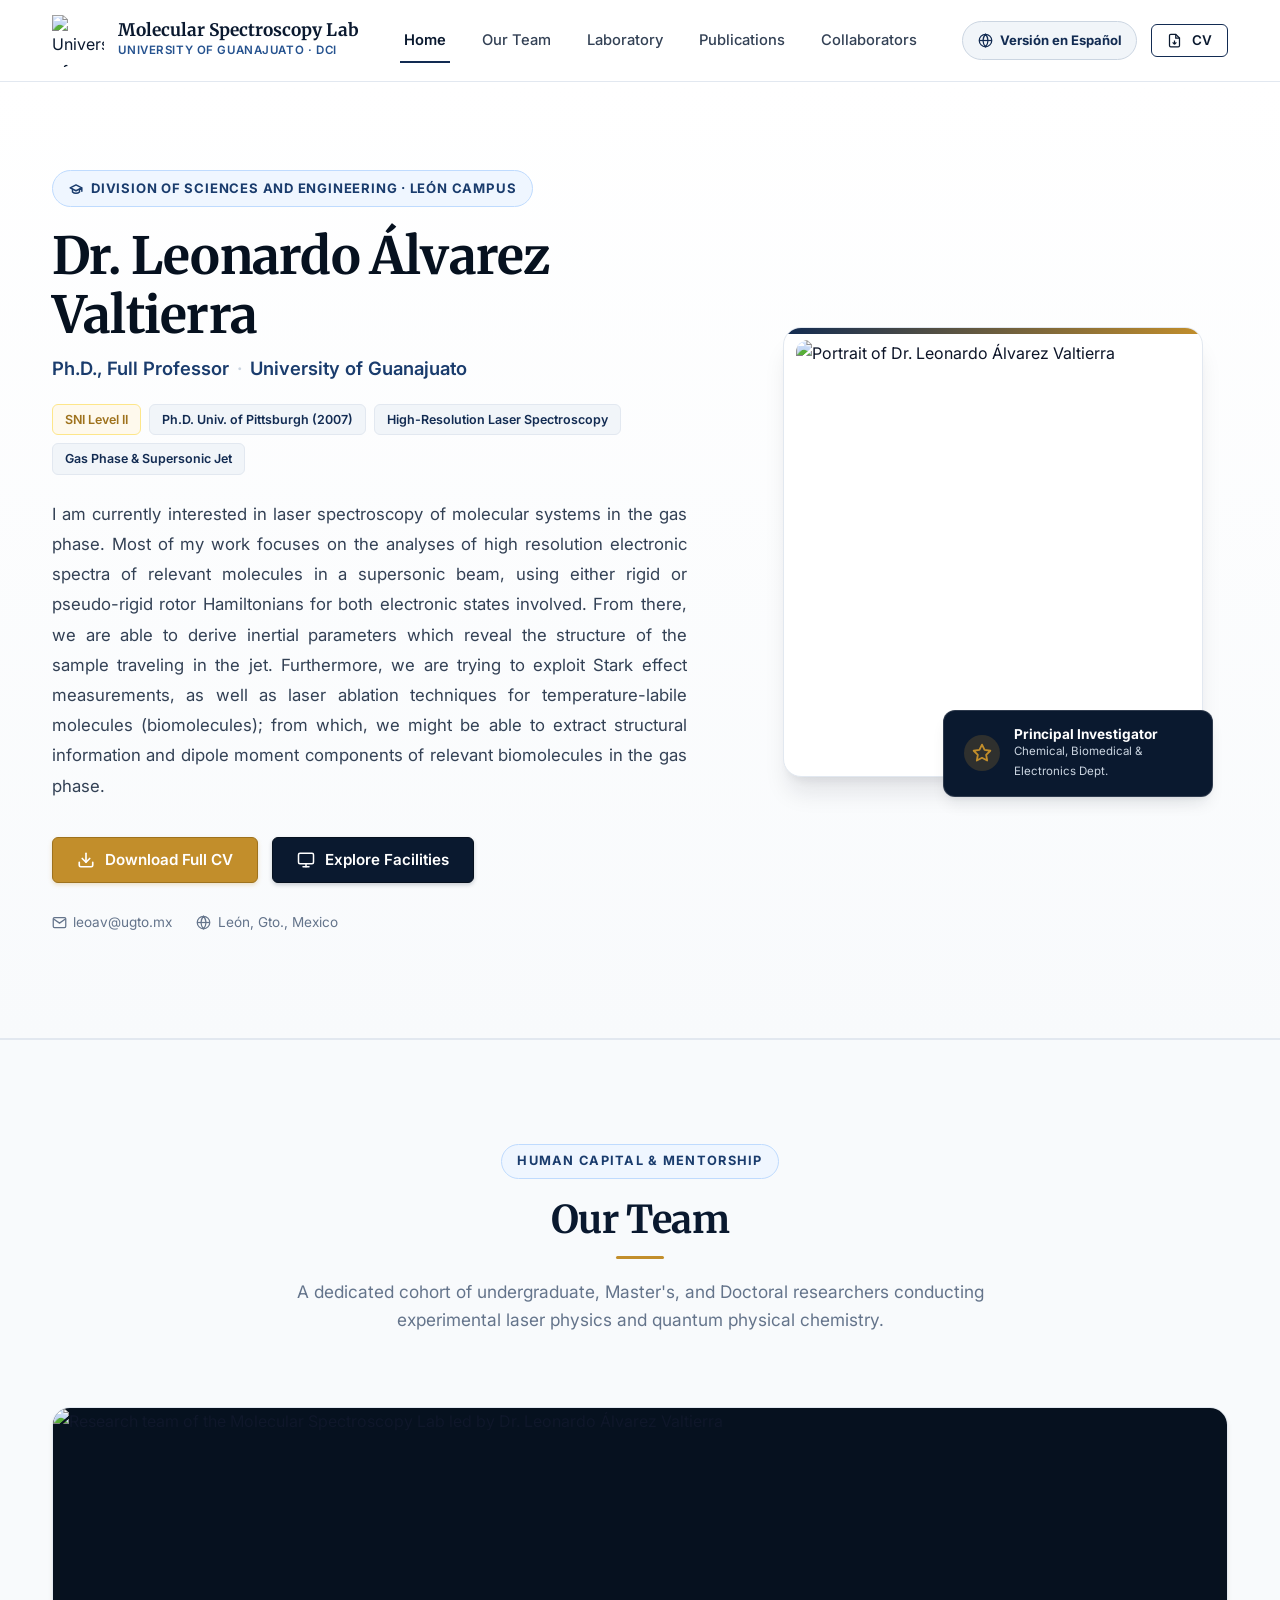
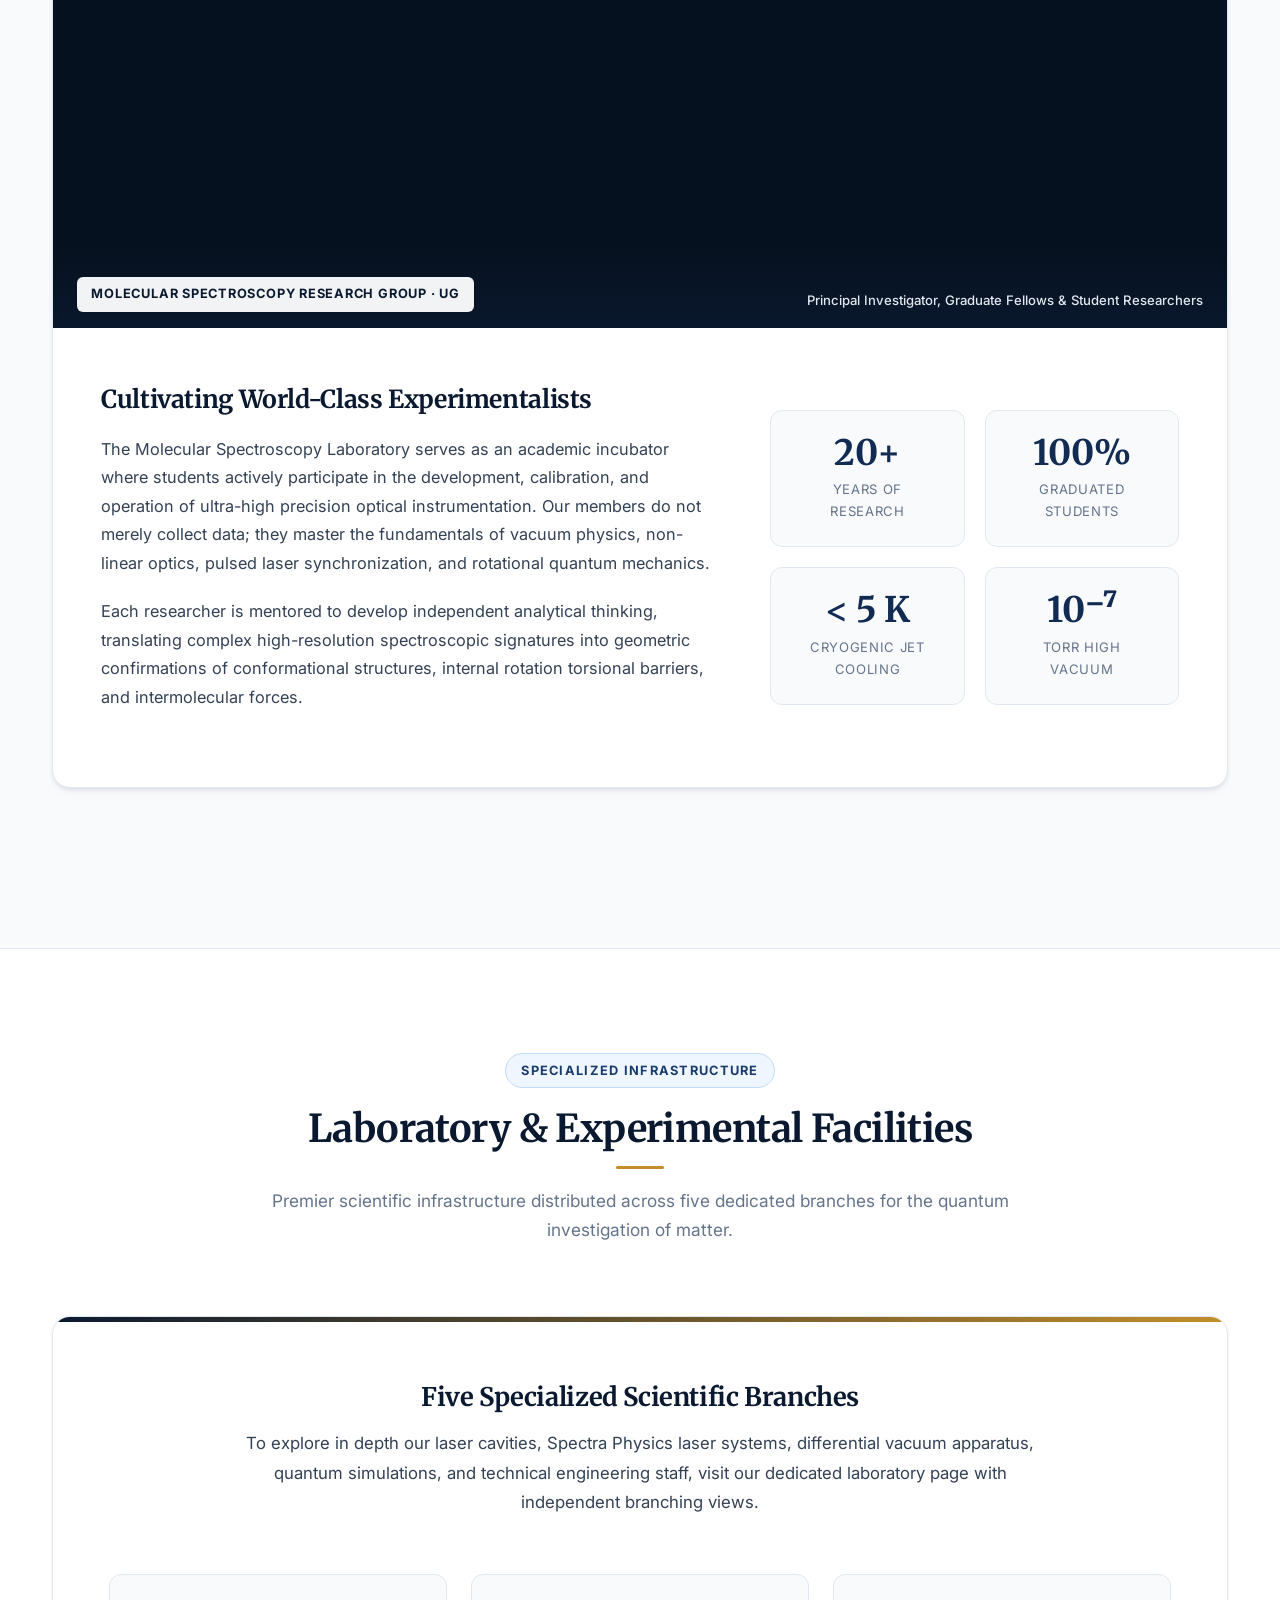
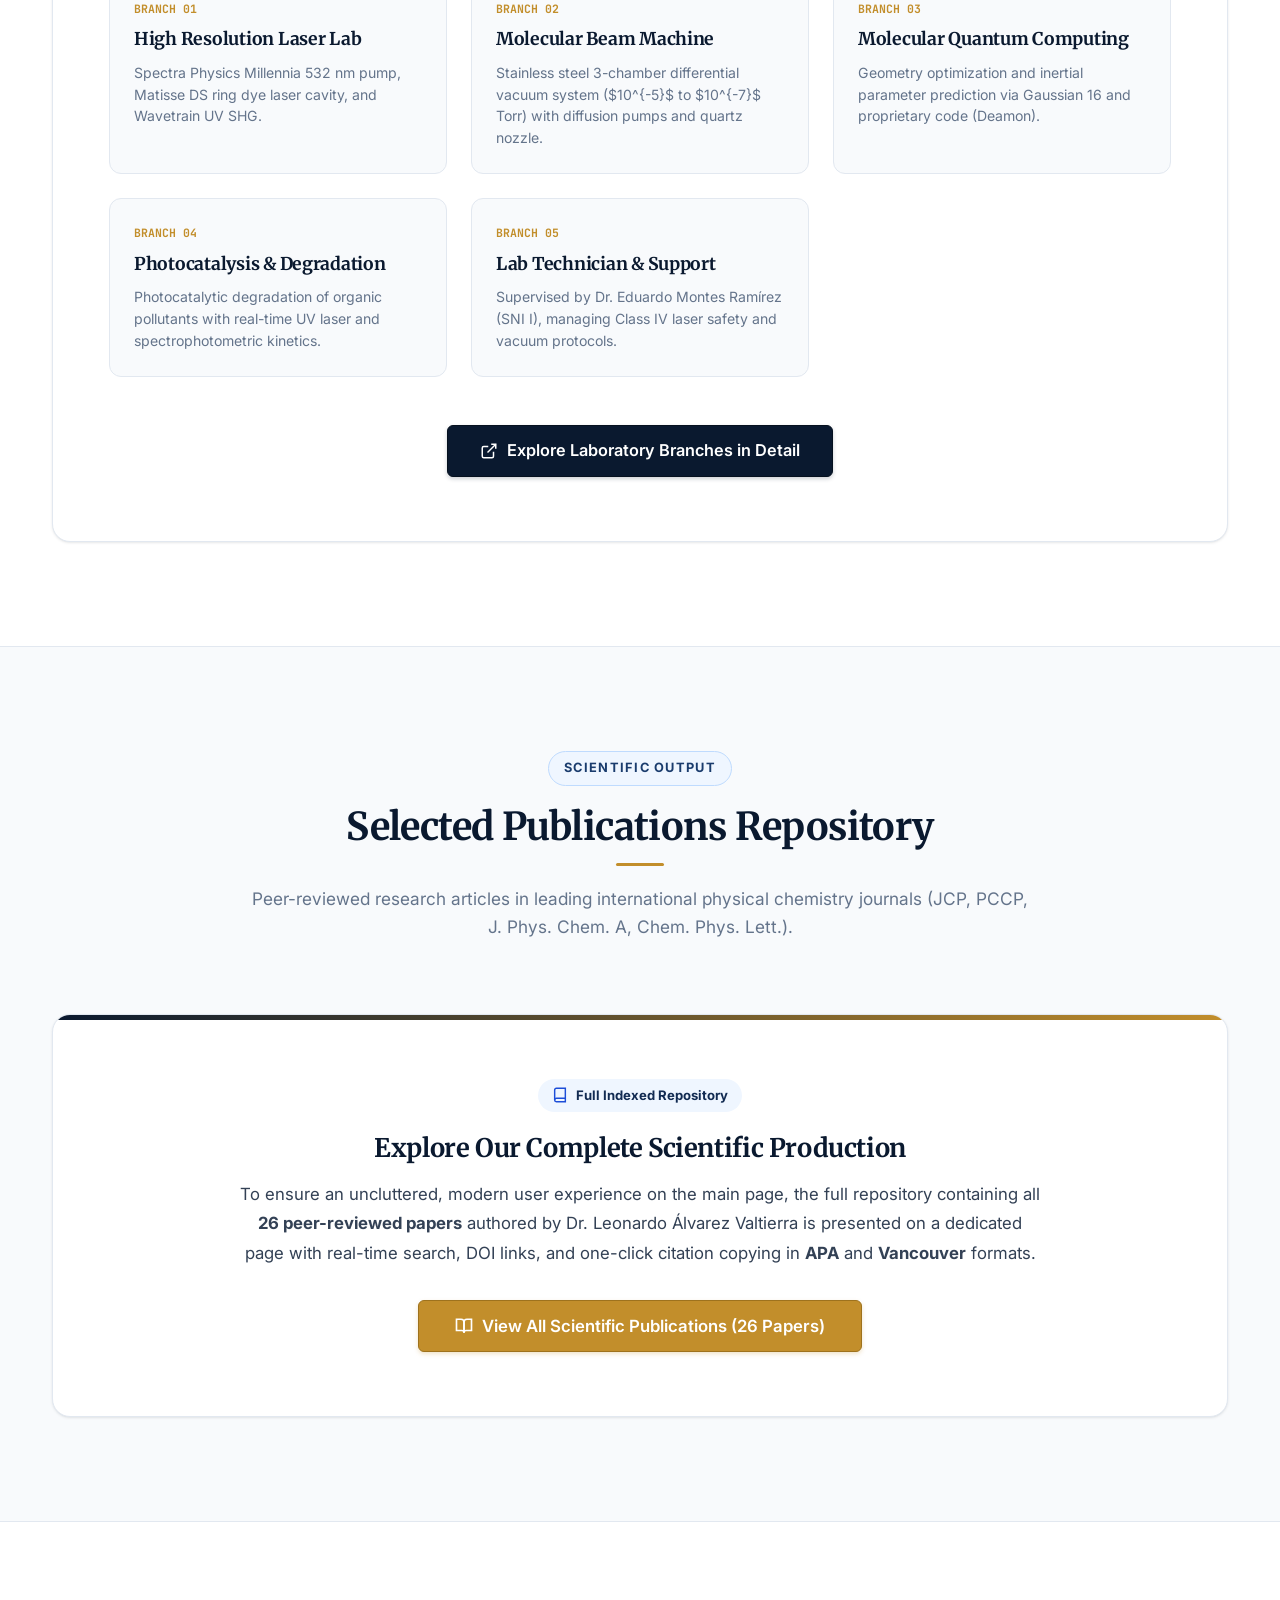
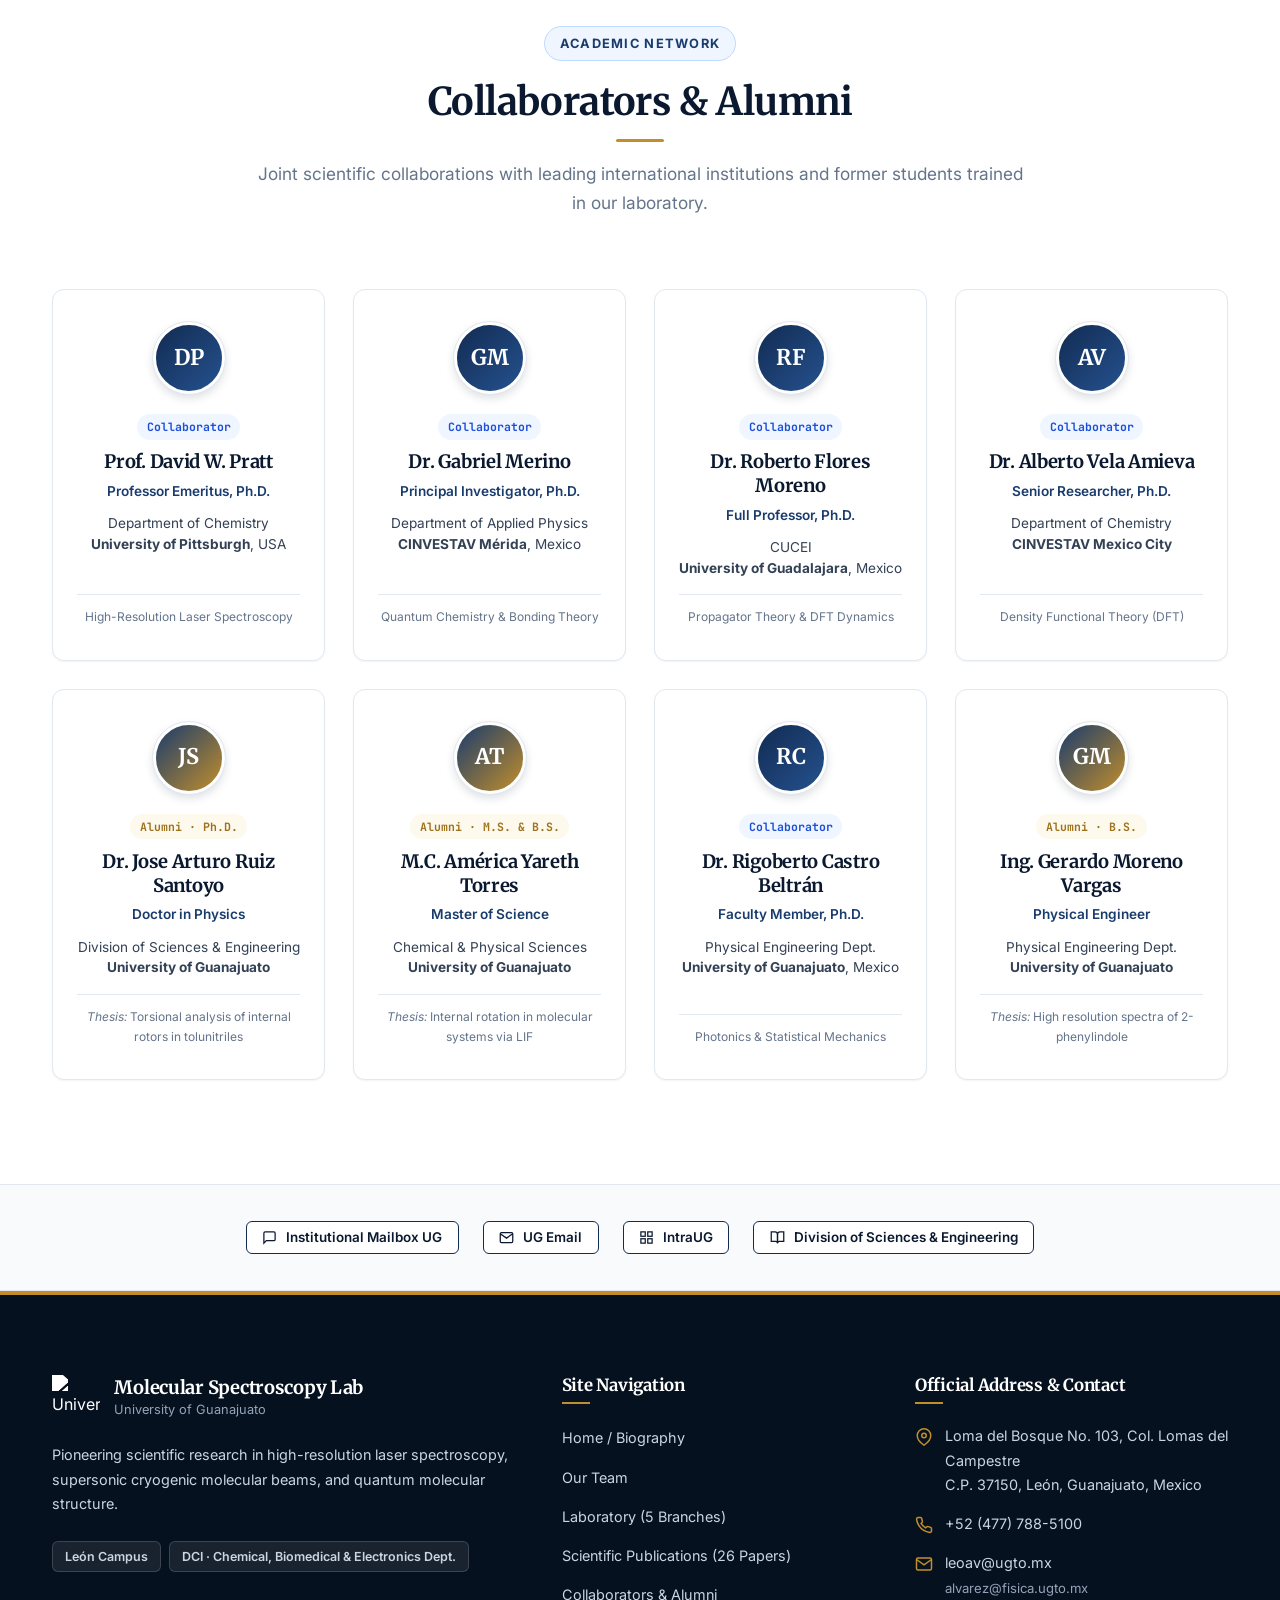
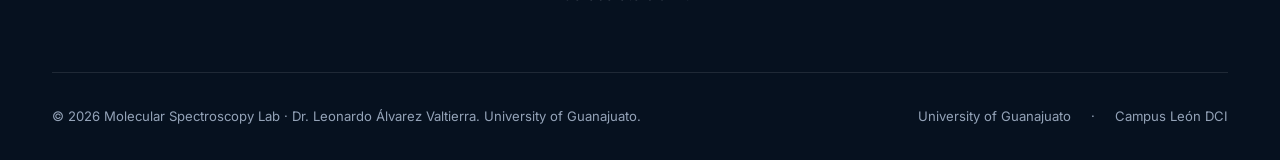
==== en/index.html @ a27ab300 "Add files via upload" ====
<!DOCTYPE html>
<html lang="en">
<head>
  <meta charset="UTF-8">
  <meta name="viewport" content="width=device-width, initial-scale=1.0">
  <meta http-equiv="X-UA-Compatible" content="IE=edge">
  
  <title>Molecular Spectroscopy Lab | Dr. Leonardo Álvarez Valtierra | University of Guanajuato</title>
  <meta name="description" content="Official website of the Molecular Spectroscopy Lab led by Dr. Leonardo Álvarez Valtierra. Division of Sciences and Engineering, University of Guanajuato.">
  <meta name="keywords" content="Molecular Spectroscopy Lab, Dr. Leonardo Alvarez Valtierra, University of Guanajuato, Laser Spectroscopy, Gas Phase, Supersonic Beam, Biomolecules">
  <meta name="author" content="Dr. Leonardo Álvarez Valtierra">

  <!-- Open Graph Meta -->
  <meta property="og:type" content="website">
  <meta property="og:title" content="Molecular Spectroscopy Lab | Dr. Leonardo Álvarez Valtierra">
  <meta property="og:description" content="Pioneering scientific research in high-resolution laser spectroscopy and gas-phase molecular quantum dynamics.">
  <meta property="og:image" content="https://dci.ugto.mx/~molspeclab/images/images/banners/foto-grupo.jpeg">

  <!-- Google Fonts -->
  <link rel="preconnect" href="https://fonts.googleapis.com">
  <link rel="preconnect" href="https://fonts.gstatic.com" crossorigin>
  <link href="https://fonts.googleapis.com/css2?family=Inter:wght@300;400;500;600;700&family=Merriweather:ital,wght@0,300;0,400;0,700;1,400&family=JetBrains+Mono:wght@400;600&display=swap" rel="stylesheet">

  <!-- Stylesheet -->
  <link rel="stylesheet" href="../css/styles.css">
</head>
<body>

  <!-- =======================================================================
       HEADER / STICKY NAVIGATION BAR
       ======================================================================= -->
  <header class="site-header" role="banner">
    <div class="container nav-container">
      
      <a href="index.html" class="brand" aria-label="Molecular Spectroscopy Lab - Home">
        <img 
          src="https://dci.ugto.mx/~molspeclab/templates/universidaddeguanajuato/images/escudo-universidad-de-guanajuato.png" 
          alt="University of Guanajuato Crest" 
          class="brand-logo"
          loading="eager"
          width="52" 
          height="52"
        >
        <div class="brand-text">
          <span class="brand-name">Molecular Spectroscopy Lab</span>
          <span class="brand-tagline">University of Guanajuato · DCI</span>
        </div>
      </a>

      <nav class="nav-menu" role="navigation" aria-label="Main menu">
        <a href="#home" class="nav-link active">Home</a>
        <a href="#team" class="nav-link">Our Team</a>
        <a href="laboratory.html" class="nav-link">Laboratory</a>
        <a href="publications.html" class="nav-link">Publications</a>
        <a href="#collaborators" class="nav-link">Collaborators</a>
      </nav>

      <div class="header-actions">
        <!-- Switch to Spanish Version -->
        <a href="../index.html" class="lang-toggle-btn" title="Cambiar a versión en español">
          <svg viewBox="0 0 24 24" fill="none" stroke="currentColor" stroke-width="2" aria-hidden="true">
            <circle cx="12" cy="12" r="10"></circle>
            <line x1="2" y1="12" x2="22" y2="12"></line>
            <path d="M12 2a15.3 15.3 0 0 1 4 10 15.3 15.3 0 0 1-4 10 15.3 15.3 0 0 1-4-10 15.3 15.3 0 0 1 4-10z"></path>
          </svg>
          <span>Versión en Español</span>
        </a>

        <a 
          href="http://www.dci.ugto.mx/~molspeclab/images/images/pdf/cv_Leo_Alvarez-10-oct-24.pdf" 
          target="_blank" 
          rel="noopener noreferrer" 
          class="btn btn-sm btn-outline"
          aria-label="Download Curriculum Vitae in PDF"
        >
          <svg viewBox="0 0 24 24" fill="none" stroke="currentColor" stroke-width="2">
            <path d="M14 2H6a2 2 0 0 0-2 2v16a2 2 0 0 0 2 2h12a2 2 0 0 0 2-2V8z"></path>
            <polyline points="14 2 14 8 20 8"></polyline>
            <line x1="12" y1="18" x2="12" y2="12"></line>
            <line x1="9" y1="15" x2="12" y2="18"></line>
            <line x1="15" y1="15" x2="12" y2="18"></line>
          </svg>
          <span>CV</span>
        </a>
      </div>

      <button 
        type="button" 
        class="mobile-toggle" 
        id="mobileMenuToggle" 
        aria-label="Toggle navigation menu" 
        aria-expanded="false" 
        aria-controls="mobileNavDrawer"
      >
        <span class="hamburger-line"></span>
        <span class="hamburger-line"></span>
        <span class="hamburger-line"></span>
      </button>

    </div>
  </header>

  <!-- Mobile Drawer -->
  <div class="drawer-overlay" id="drawerOverlay" aria-hidden="true"></div>
  <aside class="mobile-drawer" id="mobileNavDrawer" aria-label="Mobile navigation drawer">
    <div class="mobile-drawer-body">
      <ul class="mobile-nav-list">
        <li><a href="#home" class="mobile-nav-link active">Home</a></li>
        <li><a href="#team" class="mobile-nav-link">Our Team</a></li>
        <li><a href="laboratory.html" class="mobile-nav-link">Laboratory (5 Branches)</a></li>
        <li><a href="publications.html" class="mobile-nav-link">Selected Publications</a></li>
        <li><a href="#collaborators" class="mobile-nav-link">Collaborators &amp; Alumni</a></li>
        <li><a href="#contact" class="mobile-nav-link">Institutional Contact</a></li>
      </ul>
    </div>
    <div class="mobile-drawer-footer">
      <a href="../index.html" class="lang-toggle-btn" style="justify-content: center; width: 100%; padding: 0.7rem;">
        <svg viewBox="0 0 24 24" fill="none" stroke="currentColor" stroke-width="2" style="width: 16px; height: 16px;">
          <circle cx="12" cy="12" r="10"></circle>
          <line x1="2" y1="12" x2="22" y2="12"></line>
          <path d="M12 2a15.3 15.3 0 0 1 4 10 15.3 15.3 0 0 1-4 10 15.3 15.3 0 0 1-4-10 15.3 15.3 0 0 1 4-10z"></path>
        </svg>
        <span>Para versión en español clic aquí</span>
      </a>

      <a 
        href="http://www.dci.ugto.mx/~molspeclab/images/images/pdf/cv_Leo_Alvarez-10-oct-24.pdf" 
        target="_blank" 
        rel="noopener noreferrer" 
        class="btn btn-accent btn-sm"
        style="width: 100%; justify-content: center; margin-top: 0.5rem;"
      >
        <span>Download Full CV (PDF)</span>
      </a>
    </div>
  </aside>

  <!-- =======================================================================
       HERO SECTION: DR. LEONARDO ÁLVAREZ VALTIERRA
       ======================================================================= -->
  <section class="hero-section" id="home">
    <div class="container">
      <div class="hero-grid">
        
        <div class="hero-content">
          <div class="hero-institution-badge">
            <svg width="14" height="14" viewBox="0 0 24 24" fill="none" stroke="currentColor" stroke-width="2.5" stroke-linecap="round" stroke-linejoin="round" aria-hidden="true">
              <path d="M22 10v6M2 10l10-5 10 5-10 5z"></path>
              <path d="M6 12v5c3 3 9 3 12 0v-5"></path>
            </svg>
            <span>Division of Sciences and Engineering · León Campus</span>
          </div>

          <h1 class="hero-title">Dr. Leonardo Álvarez Valtierra</h1>

          <div class="hero-subtitle">
            <span>Ph.D., Full Professor</span>
            <span style="color: var(--border-medium);">·</span>
            <span>University of Guanajuato</span>
          </div>

          <div class="hero-meta-tags">
            <span class="meta-pill highlight">SNI Level II</span>
            <span class="meta-pill">Ph.D. Univ. of Pittsburgh (2007)</span>
            <span class="meta-pill">High-Resolution Laser Spectroscopy</span>
            <span class="meta-pill">Gas Phase &amp; Supersonic Jet</span>
          </div>

          <p class="hero-description">
            I am currently interested in laser spectroscopy of molecular systems in the gas phase. Most of my work focuses on the analyses of high resolution electronic spectra of relevant molecules in a supersonic beam, using either rigid or pseudo-rigid rotor Hamiltonians for both electronic states involved. From there, we are able to derive inertial parameters which reveal the structure of the sample traveling in the jet. Furthermore, we are trying to exploit Stark effect measurements, as well as laser ablation techniques for temperature-labile molecules (biomolecules); from which, we might be able to extract structural information and dipole moment components of relevant biomolecules in the gas phase.
          </p>

          <div class="hero-actions">
            <a 
              href="http://www.dci.ugto.mx/~molspeclab/images/images/pdf/cv_Leo_Alvarez-10-oct-24.pdf" 
              target="_blank" 
              rel="noopener noreferrer" 
              class="btn btn-accent"
            >
              <svg viewBox="0 0 24 24" fill="none" stroke="currentColor" stroke-width="2.2" stroke-linecap="round" stroke-linejoin="round" aria-hidden="true">
                <path d="M21 15v4a2 2 0 0 1-2 2H5a2 2 0 0 1-2-2v-4"></path>
                <polyline points="7 10 12 15 17 10"></polyline>
                <line x1="12" y1="15" x2="12" y2="3"></line>
              </svg>
              <span>Download Full CV</span>
            </a>

            <a href="laboratory.html" class="btn btn-primary">
              <svg viewBox="0 0 24 24" fill="none" stroke="currentColor" stroke-width="2" stroke-linecap="round" stroke-linejoin="round" aria-hidden="true">
                <rect x="2" y="3" width="20" height="14" rx="2" ry="2"></rect>
                <line x1="8" y1="21" x2="16" y2="21"></line>
                <line x1="12" y1="17" x2="12" y2="21"></line>
              </svg>
              <span>Explore Facilities</span>
            </a>
          </div>

          <div class="hero-subnotes">
            <div class="hero-subnote-item">
              <svg width="15" height="15" viewBox="0 0 24 24" fill="none" stroke="currentColor" stroke-width="2" aria-hidden="true">
                <path d="M4 4h16c1.1 0 2 .9 2 2v12c0 1.1-.9 2-2 2H4c-1.1 0-2-.9-2-2V6c0-1.1.9-2 2-2z"></path>
                <polyline points="22,6 12,13 2,6"></polyline>
              </svg>
              <span>leoav@ugto.mx</span>
            </div>
            <div class="hero-subnote-item">
              <svg width="15" height="15" viewBox="0 0 24 24" fill="none" stroke="currentColor" stroke-width="2" aria-hidden="true">
                <circle cx="12" cy="12" r="10"></circle>
                <line x1="2" y1="12" x2="22" y2="12"></line>
                <path d="M12 2a15.3 15.3 0 0 1 4 10 15.3 15.3 0 0 1-4 10 15.3 15.3 0 0 1-4-10 15.3 15.3 0 0 1 4-10z"></path>
              </svg>
              <span>León, Gto., Mexico</span>
            </div>
          </div>
        </div>

        <!-- Right Column: Profile Photography with Smooth Rounded Corners -->
        <div class="hero-media">
          <div class="photo-card-wrapper">
            <div class="photo-card-frame">
              <img 
                src="https://dci.ugto.mx/~molspeclab/images/images/LAV-WEB/foto_2.jpg" 
                alt="Portrait of Dr. Leonardo Álvarez Valtierra" 
                class="hero-photo"
                width="422" 
                height="393"
                loading="eager"
              >
            </div>

            <div class="photo-floating-card">
              <div class="floating-icon">
                <svg viewBox="0 0 24 24" fill="none" stroke="currentColor" stroke-width="2.2" stroke-linecap="round" stroke-linejoin="round" aria-hidden="true">
                  <polygon points="12 2 15.09 8.26 22 9.27 17 14.14 18.18 21.02 12 17.77 5.82 21.02 7 14.14 2 9.27 8.91 8.26 12 2"></polygon>
                </svg>
              </div>
              <div>
                <div class="floating-title">Principal Investigator</div>
                <div class="floating-text">Chemical, Biomedical &amp; Electronics Dept.</div>
              </div>
            </div>
          </div>
        </div>

      </div>
    </div>
  </section>

  <!-- =======================================================================
       SECTION 'OUR TEAM' (CRITICAL IMAGE POSITIONING & VISIBILITY)
       ======================================================================= -->
  <section class="section section-alt" id="team">
    <div class="container">
      
      <div class="section-header">
        <span class="section-badge">Human Capital &amp; Mentorship</span>
        <h2 class="section-title">Our Team</h2>
        <p class="section-subtitle">
          A dedicated cohort of undergraduate, Master's, and Doctoral researchers conducting experimental laser physics and quantum physical chemistry.
        </p>
      </div>

      <div class="team-section-card">
        
        <!-- Adaptive Container: object-fit: cover; object-position: center 18%; -->
        <div class="team-banner-wrapper">
          <img 
            src="https://dci.ugto.mx/~molspeclab/images/images/banners/foto-grupo.jpeg" 
            alt="Research team of the Molecular Spectroscopy Lab led by Dr. Leonardo Álvarez Valtierra" 
            class="team-photo-img"
            loading="lazy"
          >
          <div class="team-image-caption-bar">
            <span class="team-image-badge">Molecular Spectroscopy Research Group · UG</span>
            <span class="team-image-legend">Principal Investigator, Graduate Fellows &amp; Student Researchers</span>
          </div>
        </div>

        <div class="team-narrative-body">
          <div class="team-narrative-grid">
            <div class="team-narrative-text">
              <h3 style="font-family: var(--font-serif); font-size: 1.55rem; color: var(--navy-900); margin-bottom: 1.25rem;">
                Cultivating World-Class Experimentalists
              </h3>
              <p>
                The Molecular Spectroscopy Laboratory serves as an academic incubator where students actively participate in the development, calibration, and operation of ultra-high precision optical instrumentation. Our members do not merely collect data; they master the fundamentals of vacuum physics, non-linear optics, pulsed laser synchronization, and rotational quantum mechanics.
              </p>
              <p>
                Each researcher is mentored to develop independent analytical thinking, translating complex high-resolution spectroscopic signatures into geometric confirmations of conformational structures, internal rotation torsional barriers, and intermolecular forces.
              </p>
            </div>

            <div class="team-metrics-grid">
              <div class="team-metric-box">
                <div class="team-metric-num">20+</div>
                <div class="team-metric-desc">Years of Research</div>
              </div>
              <div class="team-metric-box">
                <div class="team-metric-num">100%</div>
                <div class="team-metric-desc">Graduated Students</div>
              </div>
              <div class="team-metric-box">
                <div class="team-metric-num">&lt; 5 K</div>
                <div class="team-metric-desc">Cryogenic Jet Cooling</div>
              </div>
              <div class="team-metric-box">
                <div class="team-metric-num">10⁻⁷</div>
                <div class="team-metric-desc">Torr High Vacuum</div>
              </div>
            </div>
          </div>
        </div>

      </div>

    </div>
  </section>

  <!-- =======================================================================
       LABORATORY TEASER SECTION (DIRECTS TO laboratory.html)
       ======================================================================= -->
  <section class="section" id="laboratory-teaser">
    <div class="container">
      
      <div class="section-header">
        <span class="section-badge">Specialized Infrastructure</span>
        <h2 class="section-title">Laboratory &amp; Experimental Facilities</h2>
        <p class="section-subtitle">
          Premier scientific infrastructure distributed across five dedicated branches for the quantum investigation of matter.
        </p>
      </div>

      <div class="teaser-showcase-box">
        <h3 style="font-family: var(--font-serif); font-size: 1.6rem; color: var(--navy-900); margin-bottom: 1rem;">
          Five Specialized Scientific Branches
        </h3>
        <p style="max-width: 820px; font-size: 1.05rem; color: var(--text-secondary); margin-bottom: 1rem;">
          To explore in depth our laser cavities, Spectra Physics laser systems, differential vacuum apparatus, quantum simulations, and technical engineering staff, visit our dedicated laboratory page with independent branching views.
        </p>

        <div class="teaser-grid-previews">
          <div class="teaser-card">
            <span class="teaser-card-tag">Branch 01</span>
            <h4 class="teaser-card-title">High Resolution Laser Lab</h4>
            <p class="teaser-card-desc">Spectra Physics Millennia 532 nm pump, Matisse DS ring dye laser cavity, and Wavetrain UV SHG.</p>
          </div>

          <div class="teaser-card">
            <span class="teaser-card-tag">Branch 02</span>
            <h4 class="teaser-card-title">Molecular Beam Machine</h4>
            <p class="teaser-card-desc">Stainless steel 3-chamber differential vacuum system ($10^{-5}$ to $10^{-7}$ Torr) with diffusion pumps and quartz nozzle.</p>
          </div>

          <div class="teaser-card">
            <span class="teaser-card-tag">Branch 03</span>
            <h4 class="teaser-card-title">Molecular Quantum Computing</h4>
            <p class="teaser-card-desc">Geometry optimization and inertial parameter prediction via Gaussian 16 and proprietary code (Deamon).</p>
          </div>

          <div class="teaser-card">
            <span class="teaser-card-tag">Branch 04</span>
            <h4 class="teaser-card-title">Photocatalysis &amp; Degradation</h4>
            <p class="teaser-card-desc">Photocatalytic degradation of organic pollutants with real-time UV laser and spectrophotometric kinetics.</p>
          </div>

          <div class="teaser-card">
            <span class="teaser-card-tag">Branch 05</span>
            <h4 class="teaser-card-title">Lab Technician &amp; Support</h4>
            <p class="teaser-card-desc">Supervised by Dr. Eduardo Montes Ramírez (SNI I), managing Class IV laser safety and vacuum protocols.</p>
          </div>
        </div>

        <a href="laboratory.html" class="btn btn-primary" style="padding: 1rem 2rem; font-size: 1.02rem;">
          <svg viewBox="0 0 24 24" fill="none" stroke="currentColor" stroke-width="2"><path d="M18 13v6a2 2 0 0 1-2 2H5a2 2 0 0 1-2-2V8a2 2 0 0 1 2-2h6"></path><polyline points="15 3 21 3 21 9"></polyline><line x1="10" y1="14" x2="21" y2="3"></line></svg>
          <span>Explore Laboratory Branches in Detail</span>
        </a>
      </div>

    </div>
  </section>

  <!-- =======================================================================
       PUBLICATIONS TEASER SECTION (DIRECTS TO publications.html)
       ======================================================================= -->
  <section class="section section-alt" id="publications-teaser">
    <div class="container">
      
      <div class="section-header">
        <span class="section-badge">Scientific Output</span>
        <h2 class="section-title">Selected Publications Repository</h2>
        <p class="section-subtitle">
          Peer-reviewed research articles in leading international physical chemistry journals (JCP, PCCP, J. Phys. Chem. A, Chem. Phys. Lett.).
        </p>
      </div>

      <div class="teaser-showcase-box">
        <div style="display: inline-flex; align-items: center; gap: 0.5rem; background: var(--blue-soft); padding: 0.35rem 0.9rem; border-radius: var(--radius-full); margin-bottom: 1.25rem;">
          <svg width="16" height="16" viewBox="0 0 24 24" fill="none" stroke="var(--blue-accent)" stroke-width="2.2"><path d="M4 19.5A2.5 2.5 0 0 1 6.5 17H20"></path><path d="M6.5 2H20v20H6.5A2.5 2.5 0 0 1 4 19.5v-15A2.5 2.5 0 0 1 6.5 2z"></path></svg>
          <span style="font-size: 0.82rem; font-weight: 700; color: var(--navy-800);">Full Indexed Repository</span>
        </div>

        <h3 style="font-family: var(--font-serif); font-size: 1.6rem; color: var(--navy-900); margin-bottom: 1rem;">
          Explore Our Complete Scientific Production
        </h3>

        <p style="max-width: 800px; font-size: 1.05rem; color: var(--text-secondary); margin-bottom: 2rem;">
          To ensure an uncluttered, modern user experience on the main page, the full repository containing all <strong>26 peer-reviewed papers</strong> authored by Dr. Leonardo Álvarez Valtierra is presented on a dedicated page with real-time search, DOI links, and one-click citation copying in <strong>APA</strong> and <strong>Vancouver</strong> formats.
        </p>

        <a href="publications.html" class="btn btn-accent" style="padding: 1rem 2.25rem; font-size: 1.05rem;">
          <svg viewBox="0 0 24 24" fill="none" stroke="currentColor" stroke-width="2.2"><path d="M2 3h6a4 4 0 0 1 4 4v14a3 3 0 0 0-3-3H2z"></path><path d="M22 3h-6a4 4 0 0 0-4 4v14a3 3 0 0 1 3-3h7z"></path></svg>
          <span>View All Scientific Publications (26 Papers)</span>
        </a>
      </div>

    </div>
  </section>

  <!-- =======================================================================
       SECTION 'COLLABORATORS & ALUMNI'
       ======================================================================= -->
  <section class="section" id="collaborators">
    <div class="container">
      
      <div class="section-header">
        <span class="section-badge">Academic Network</span>
        <h2 class="section-title">Collaborators &amp; Alumni</h2>
        <p class="section-subtitle">
          Joint scientific collaborations with leading international institutions and former students trained in our laboratory.
        </p>
      </div>

      <div class="collab-alumni-grid">
        
        <!-- Collaborator 1 -->
        <div class="collab-card">
          <div class="avatar-placeholder" aria-label="Abstract profile icon">
            <span>DP</span>
          </div>
          <span class="collab-badge-type">Collaborator</span>
          <h3 class="collab-name">Prof. David W. Pratt</h3>
          <div class="collab-title">Professor Emeritus, Ph.D.</div>
          <div class="collab-institution">Department of Chemistry<br><strong>University of Pittsburgh</strong>, USA</div>
          <div class="collab-focus-tag">High-Resolution Laser Spectroscopy</div>
        </div>

        <!-- Collaborator 2 -->
        <div class="collab-card">
          <div class="avatar-placeholder" aria-label="Abstract profile icon">
            <span>GM</span>
          </div>
          <span class="collab-badge-type">Collaborator</span>
          <h3 class="collab-name">Dr. Gabriel Merino</h3>
          <div class="collab-title">Principal Investigator, Ph.D.</div>
          <div class="collab-institution">Department of Applied Physics<br><strong>CINVESTAV Mérida</strong>, Mexico</div>
          <div class="collab-focus-tag">Quantum Chemistry &amp; Bonding Theory</div>
        </div>

        <!-- Collaborator 3 -->
        <div class="collab-card">
          <div class="avatar-placeholder" aria-label="Abstract profile icon">
            <span>RF</span>
          </div>
          <span class="collab-badge-type">Collaborator</span>
          <h3 class="collab-name">Dr. Roberto Flores Moreno</h3>
          <div class="collab-title">Full Professor, Ph.D.</div>
          <div class="collab-institution">CUCEI<br><strong>University of Guadalajara</strong>, Mexico</div>
          <div class="collab-focus-tag">Propagator Theory &amp; DFT Dynamics</div>
        </div>

        <!-- Collaborator 4 -->
        <div class="collab-card">
          <div class="avatar-placeholder" aria-label="Abstract profile icon">
            <span>AV</span>
          </div>
          <span class="collab-badge-type">Collaborator</span>
          <h3 class="collab-name">Dr. Alberto Vela Amieva</h3>
          <div class="collab-title">Senior Researcher, Ph.D.</div>
          <div class="collab-institution">Department of Chemistry<br><strong>CINVESTAV Mexico City</strong></div>
          <div class="collab-focus-tag">Density Functional Theory (DFT)</div>
        </div>

        <!-- Alumni 1 -->
        <div class="collab-card">
          <div class="avatar-placeholder alumni-avatar" aria-label="Abstract alumni icon">
            <span>JS</span>
          </div>
          <span class="collab-badge-type alumni-badge">Alumni · Ph.D.</span>
          <h3 class="collab-name">Dr. Jose Arturo Ruiz Santoyo</h3>
          <div class="collab-title">Doctor in Physics</div>
          <div class="collab-institution">Division of Sciences &amp; Engineering<br><strong>University of Guanajuato</strong></div>
          <div class="collab-focus-tag"><em>Thesis:</em> Torsional analysis of internal rotors in tolunitriles</div>
        </div>

        <!-- Alumni 2 -->
        <div class="collab-card">
          <div class="avatar-placeholder alumni-avatar" aria-label="Abstract alumni icon">
            <span>AT</span>
          </div>
          <span class="collab-badge-type alumni-badge">Alumni · M.S. &amp; B.S.</span>
          <h3 class="collab-name">M.C. América Yareth Torres</h3>
          <div class="collab-title">Master of Science</div>
          <div class="collab-institution">Chemical &amp; Physical Sciences<br><strong>University of Guanajuato</strong></div>
          <div class="collab-focus-tag"><em>Thesis:</em> Internal rotation in molecular systems via LIF</div>
        </div>

        <!-- Collaborator 5 -->
        <div class="collab-card">
          <div class="avatar-placeholder" aria-label="Abstract profile icon">
            <span>RC</span>
          </div>
          <span class="collab-badge-type">Collaborator</span>
          <h3 class="collab-name">Dr. Rigoberto Castro Beltrán</h3>
          <div class="collab-title">Faculty Member, Ph.D.</div>
          <div class="collab-institution">Physical Engineering Dept.<br><strong>University of Guanajuato</strong>, Mexico</div>
          <div class="collab-focus-tag">Photonics &amp; Statistical Mechanics</div>
        </div>

        <!-- Alumni 3 -->
        <div class="collab-card">
          <div class="avatar-placeholder alumni-avatar" aria-label="Abstract alumni icon">
            <span>GM</span>
          </div>
          <span class="collab-badge-type alumni-badge">Alumni · B.S.</span>
          <h3 class="collab-name">Ing. Gerardo Moreno Vargas</h3>
          <div class="collab-title">Physical Engineer</div>
          <div class="collab-institution">Physical Engineering Dept.<br><strong>University of Guanajuato</strong></div>
          <div class="collab-focus-tag"><em>Thesis:</em> High resolution spectra of 2-phenylindole</div>
        </div>

      </div>

    </div>
  </section>

  <!-- =======================================================================
       INSTITUTIONAL ACCESS PORTALS
       ======================================================================= -->
  <section class="section-alt" style="padding: 2.25rem 0;" aria-label="University Portals">
    <div class="container" style="display: flex; align-items: center; justify-content: center; flex-wrap: wrap; gap: 1.5rem;">
      <a href="http://www.buzon.ugto.mx/buzon_captura/" target="_blank" rel="noopener noreferrer" class="btn btn-sm btn-outline" style="background: #ffffff;">
        <svg viewBox="0 0 24 24" fill="none" stroke="currentColor" stroke-width="2"><path d="M21 15a2 2 0 0 1-2 2H7l-4 4V5a2 2 0 0 1 2-2h14a2 2 0 0 1 2 2z"></path></svg>
        <span>Institutional Mailbox UG</span>
      </a>
      <a href="http://correo.ugto.mx" target="_blank" rel="noopener noreferrer" class="btn btn-sm btn-outline" style="background: #ffffff;">
        <svg viewBox="0 0 24 24" fill="none" stroke="currentColor" stroke-width="2"><path d="M4 4h16c1.1 0 2 .9 2 2v12c0 1.1-.9 2-2 2H4c-1.1 0-2-.9-2-2V6c0-1.1.9-2 2-2z"></path><polyline points="22,6 12,13 2,6"></polyline></svg>
        <span>UG Email</span>
      </a>
      <a href="https://intraug.ugto.mx" target="_blank" rel="noopener noreferrer" class="btn btn-sm btn-outline" style="background: #ffffff;">
        <svg viewBox="0 0 24 24" fill="none" stroke="currentColor" stroke-width="2"><rect x="3" y="3" width="7" height="7"></rect><rect x="14" y="3" width="7" height="7"></rect><rect x="14" y="14" width="7" height="7"></rect><rect x="3" y="14" width="7" height="7"></rect></svg>
        <span>IntraUG</span>
      </a>
      <a href="http://www.dci.ugto.mx/" target="_blank" rel="noopener noreferrer" class="btn btn-sm btn-outline" style="background: #ffffff;">
        <svg viewBox="0 0 24 24" fill="none" stroke="currentColor" stroke-width="2"><path d="M2 3h6a4 4 0 0 1 4 4v14a3 3 0 0 0-3-3H2z"></path><path d="M22 3h-6a4 4 0 0 0-4 4v14a3 3 0 0 1 3-3h7z"></path></svg>
        <span>Division of Sciences &amp; Engineering</span>
      </a>
    </div>
  </section>

  <!-- =======================================================================
       FOOTER
       ======================================================================= -->
  <footer class="site-footer" id="contact" role="contentinfo">
    <div class="container">
      
      <div class="footer-grid">
        <div class="footer-brand">
          <div class="footer-logo-row">
            <img 
              src="https://dci.ugto.mx/~molspeclab/templates/universidaddeguanajuato/images/escudo-universidad-de-guanajuato.png" 
              alt="University of Guanajuato Crest" 
              class="footer-logo"
              loading="lazy"
              width="48"
              height="48"
            >
            <div>
              <h3 class="footer-title">Molecular Spectroscopy Lab</h3>
              <p style="font-size: 0.8rem; color: #94a3b8; margin: 0;">University of Guanajuato</p>
            </div>
          </div>
          <p class="footer-desc">
            Pioneering scientific research in high-resolution laser spectroscopy, supersonic cryogenic molecular beams, and quantum molecular structure.
          </p>
          <div style="display: flex; gap: 0.5rem; flex-wrap: wrap;">
            <span class="meta-pill" style="background: rgba(255,255,255,0.08); color: #cbd5e1; border: 1px solid rgba(255,255,255,0.15);">León Campus</span>
            <span class="meta-pill" style="background: rgba(255,255,255,0.08); color: #cbd5e1; border: 1px solid rgba(255,255,255,0.15);">DCI · Chemical, Biomedical &amp; Electronics Dept.</span>
          </div>
        </div>

        <div>
          <h4 class="footer-column-title">Site Navigation</h4>
          <ul class="footer-links">
            <li><a href="index.html">Home / Biography</a></li>
            <li><a href="#team">Our Team</a></li>
            <li><a href="laboratory.html">Laboratory (5 Branches)</a></li>
            <li><a href="publications.html">Scientific Publications (26 Papers)</a></li>
            <li><a href="#collaborators">Collaborators &amp; Alumni</a></li>
          </ul>
        </div>

        <div>
          <h4 class="footer-column-title">Official Address &amp; Contact</h4>
          <ul class="footer-contact-list">
            <li class="footer-contact-item">
              <svg viewBox="0 0 24 24" fill="none" stroke="currentColor" stroke-width="2"><path d="M21 10c0 7-9 13-9 13s-9-6-9-13a9 9 0 0 1 18 0z"></path><circle cx="12" cy="10" r="3"></circle></svg>
              <span>
                Loma del Bosque No. 103, Col. Lomas del Campestre<br>
                C.P. 37150, León, Guanajuato, Mexico
              </span>
            </li>
            <li class="footer-contact-item">
              <svg viewBox="0 0 24 24" fill="none" stroke="currentColor" stroke-width="2"><path d="M22 16.92v3a2 2 0 0 1-2.18 2 19.79 19.79 0 0 1-8.63-3.07 19.5 19.5 0 0 1-6-6 19.79 19.79 0 0 1-3.07-8.67A2 2 0 0 1 4.11 2h3a2 2 0 0 1 2 1.72 12.84 12.84 0 0 0 .7 2.81 2 2 0 0 1-.45 2.11L8.09 9.91a16 16 0 0 0 6 6l1.27-1.27a2 2 0 0 1 2.11-.45 12.84 12.84 0 0 0 2.81.7A2 2 0 0 1 22 16.92z"></path></svg>
              <span>+52 (477) 788-5100</span>
            </li>
            <li class="footer-contact-item">
              <svg viewBox="0 0 24 24" fill="none" stroke="currentColor" stroke-width="2"><path d="M4 4h16c1.1 0 2 .9 2 2v12c0 1.1-.9 2-2 2H4c-1.1 0-2-.9-2-2V6c0-1.1.9-2 2-2z"></path><polyline points="22,6 12,13 2,6"></polyline></svg>
              <div>
                <a href="mailto:leoav@ugto.mx">leoav@ugto.mx</a><br>
                <a href="mailto:alvarez@fisica.ugto.mx" style="font-size: 0.82rem; color: #94a3b8;">alvarez@fisica.ugto.mx</a>
              </div>
            </li>
          </ul>
        </div>
      </div>

      <div class="footer-bottom">
        <div>
          &copy; 2026 Molecular Spectroscopy Lab · Dr. Leonardo Álvarez Valtierra. University of Guanajuato.
        </div>
        <div class="footer-bottom-links">
          <a href="http://www.ugto.mx" target="_blank" rel="noopener noreferrer">University of Guanajuato</a>
          <span>·</span>
          <a href="http://www.dci.ugto.mx" target="_blank" rel="noopener noreferrer">Campus León DCI</a>
        </div>
      </div>

    </div>
  </footer>

  <a href="#home" class="back-to-top" id="backToTop" aria-label="Back to top">
    <svg viewBox="0 0 24 24" fill="none" stroke="currentColor" stroke-width="2.5"><polyline points="18 15 12 9 6 15"></polyline></svg>
  </a>

  <script src="../js/main.js"></script>

</body>
</html>
---- css/styles.css ----
/* ==========================================================================
   MOLECULAR SPECTROSCOPY LABORATORY - OFFICIAL STYLESHEET
   Principal Investigator: Dr. Leonardo Álvarez Valtierra
   Institution: Universidad de Guanajuato (DCI - Campus León)
   Design System: Clean UI, Institutional Academic Prestige, Mobile-First
   ========================================================================== */

/* --------------------------------------------------------------------------
   1. Design Tokens & CSS Custom Properties
   -------------------------------------------------------------------------- */
:root {
  /* Institutional Color Palette */
  --navy-950: #06111f;
  --navy-900: #0a192f;
  --navy-850: #0e2343;
  --navy-800: #122b52;
  --navy-700: #1a3c6d;
  --navy-600: #25528f;
  
  /* Academic Highlights & Accents */
  --blue-accent: #1d4ed8;
  --blue-accent-hover: #1e40af;
  --blue-soft: #eff6ff;
  --blue-border: #bfdbfe;
  
  --gold-accent: #c28e2b;
  --gold-hover: #9e721d;
  --gold-soft: #fef9ed;
  --gold-border: #fde68a;

  /* Neutrals & Surfaces */
  --bg-primary: #ffffff;
  --bg-secondary: #f8fafc;
  --bg-tertiary: #f1f5f9;
  --border-light: #e2e8f0;
  --border-medium: #cbd5e1;
  --border-dark: rgba(255, 255, 255, 0.12);

  /* High Contrast Typography */
  --text-primary: #0f172a;       /* Slate 900 for AAA readability */
  --text-secondary: #334155;     /* Slate 700 */
  --text-muted: #64748b;         /* Slate 500 */
  --text-inverse: #ffffff;
  --text-inverse-muted: #cbd5e1; /* Slate 300 */

  /* Typography Families */
  --font-serif: 'Merriweather', 'Lora', Georgia, 'Times New Roman', serif;
  --font-sans: 'Inter', 'Roboto', -apple-system, BlinkMacSystemFont, 'Segoe UI', sans-serif;
  --font-mono: 'JetBrains Mono', 'Fira Code', 'Courier New', monospace;

  /* Elevation Shadows */
  --shadow-xs: 0 1px 2px 0 rgba(15, 23, 42, 0.05);
  --shadow-sm: 0 1px 3px 0 rgba(15, 23, 42, 0.08), 0 1px 2px -1px rgba(15, 23, 42, 0.08);
  --shadow-md: 0 4px 6px -1px rgba(15, 23, 42, 0.08), 0 2px 4px -2px rgba(15, 23, 42, 0.08);
  --shadow-lg: 0 10px 15px -3px rgba(15, 23, 42, 0.08), 0 4px 6px -4px rgba(15, 23, 42, 0.08);
  --shadow-xl: 0 20px 25px -5px rgba(15, 23, 42, 0.1), 0 8px 10px -6px rgba(15, 23, 42, 0.08);

  /* Layout Spacing */
  --max-width: 1240px;
  --header-height: 82px;
  --radius-sm: 6px;
  --radius-md: 12px;
  --radius-lg: 18px;
  --radius-full: 9999px;

  /* Animation */
  --transition-fast: 160ms cubic-bezier(0.4, 0, 0.2, 1);
  --transition-base: 250ms cubic-bezier(0.4, 0, 0.2, 1);
  --transition-smooth: 350ms cubic-bezier(0.16, 1, 0.3, 1);
}

/* --------------------------------------------------------------------------
   2. Reset & Global Setup
   -------------------------------------------------------------------------- */
*, *::before, *::after {
  box-sizing: border-box;
  margin: 0;
  padding: 0;
}

html {
  font-size: 16px;
  scroll-behavior: smooth;
  scroll-padding-top: calc(var(--header-height) + 20px);
  -webkit-text-size-adjust: 100%;
}

body {
  font-family: var(--font-sans);
  color: var(--text-primary);
  background-color: var(--bg-primary);
  line-height: 1.7;
  font-weight: 400;
  text-rendering: optimizeLegibility;
  -webkit-font-smoothing: antialiased;
  -moz-osx-font-smoothing: grayscale;
  overflow-x: hidden;
}

img, picture, svg {
  display: block;
  max-width: 100%;
  height: auto;
}

input, button, textarea, select {
  font: inherit;
}

button {
  cursor: pointer;
  border: none;
  background: none;
}

a {
  color: var(--blue-accent);
  text-decoration: none;
  transition: color var(--transition-fast);
}

a:hover {
  color: var(--blue-accent-hover);
}

:focus-visible {
  outline: 2px solid var(--blue-accent);
  outline-offset: 3px;
}

/* --------------------------------------------------------------------------
   3. Typography & Headings
   -------------------------------------------------------------------------- */
h1, h2, h3, h4, h5, h6 {
  font-family: var(--font-serif);
  color: var(--navy-900);
  line-height: 1.25;
  font-weight: 700;
  letter-spacing: -0.015em;
}

h1 {
  font-size: clamp(2rem, 4vw + 1rem, 3.2rem);
}

h2 {
  font-size: clamp(1.75rem, 3vw + 0.6rem, 2.4rem);
}

h3 {
  font-size: clamp(1.3rem, 2vw + 0.4rem, 1.75rem);
}

h4 {
  font-size: 1.15rem;
}

p {
  color: var(--text-secondary);
  margin-bottom: 1.15rem;
  line-height: 1.75;
}

p:last-child {
  margin-bottom: 0;
}

.mono {
  font-family: var(--font-mono);
}

/* --------------------------------------------------------------------------
   4. Containers, Padding & Whitespace
   -------------------------------------------------------------------------- */
.container {
  width: 100%;
  max-width: var(--max-width);
  margin-left: auto;
  margin-right: auto;
  padding-left: 1.5rem;
  padding-right: 1.5rem;
}

@media (min-width: 768px) {
  .container {
    padding-left: 2rem;
    padding-right: 2rem;
  }
}

.section {
  padding-top: 5rem;
  padding-bottom: 5rem;
  position: relative;
}

@media (min-width: 992px) {
  .section {
    padding-top: 6.5rem;
    padding-bottom: 6.5rem;
  }
}

.section-alt {
  background-color: var(--bg-secondary);
  border-top: 1px solid var(--border-light);
  border-bottom: 1px solid var(--border-light);
}

.section-header {
  text-align: center;
  max-width: 780px;
  margin: 0 auto 3.5rem auto;
}

@media (min-width: 992px) {
  .section-header {
    margin-bottom: 4.5rem;
  }
}

.section-badge {
  display: inline-flex;
  align-items: center;
  gap: 0.5rem;
  font-family: var(--font-sans);
  font-size: 0.8rem;
  font-weight: 700;
  text-transform: uppercase;
  letter-spacing: 0.1em;
  color: var(--navy-700);
  background-color: var(--blue-soft);
  padding: 0.35rem 0.95rem;
  border-radius: var(--radius-full);
  margin-bottom: 1rem;
  border: 1px solid var(--blue-border);
}

.section-title {
  margin-bottom: 1.15rem;
  position: relative;
}

.section-title::after {
  content: '';
  display: block;
  width: 48px;
  height: 3px;
  background: var(--gold-accent);
  margin: 0.85rem auto 0 auto;
  border-radius: 2px;
}

.section-subtitle {
  font-size: 1.08rem;
  color: var(--text-muted);
  line-height: 1.65;
}

/* --------------------------------------------------------------------------
   5. Sticky Navigation Header & Language Switcher
   -------------------------------------------------------------------------- */
.site-header {
  position: sticky;
  top: 0;
  left: 0;
  width: 100%;
  height: var(--header-height);
  background-color: rgba(255, 255, 255, 0.97);
  backdrop-filter: blur(12px);
  -webkit-backdrop-filter: blur(12px);
  border-bottom: 1px solid var(--border-light);
  z-index: 1000;
  transition: box-shadow var(--transition-base), background-color var(--transition-base);
}

.site-header.scrolled {
  box-shadow: var(--shadow-sm);
  background-color: rgba(255, 255, 255, 0.99);
}

.nav-container {
  display: flex;
  align-items: center;
  justify-content: space-between;
  height: 100%;
}

.brand {
  display: flex;
  align-items: center;
  gap: 0.9rem;
  text-decoration: none;
  color: var(--navy-900);
}

.brand-logo {
  height: 52px;
  width: auto;
  object-fit: contain;
}

.brand-text {
  display: flex;
  flex-direction: column;
}

.brand-name {
  font-family: var(--font-serif);
  font-size: 1.08rem;
  font-weight: 700;
  color: var(--navy-900);
  line-height: 1.2;
}

.brand-tagline {
  font-size: 0.72rem;
  font-weight: 600;
  text-transform: uppercase;
  letter-spacing: 0.05em;
  color: var(--navy-600);
}

/* Desktop Menu */
.nav-menu {
  display: none;
}

@media (min-width: 992px) {
  .nav-menu {
    display: flex;
    align-items: center;
    gap: 1.75rem;
    list-style: none;
  }

  .nav-link {
    font-size: 0.92rem;
    font-weight: 500;
    color: var(--text-secondary);
    padding: 0.5rem 0.25rem;
    position: relative;
    transition: color var(--transition-fast);
  }

  .nav-link::after {
    content: '';
    position: absolute;
    bottom: -2px;
    left: 0;
    width: 0;
    height: 2px;
    background-color: var(--navy-800);
    transition: width var(--transition-base);
  }

  .nav-link:hover,
  .nav-link.active {
    color: var(--navy-900);
  }

  .nav-link:hover::after,
  .nav-link.active::after {
    width: 100%;
  }

  .nav-link.active {
    font-weight: 600;
  }
}

.header-actions {
  display: none;
}

@media (min-width: 992px) {
  .header-actions {
    display: flex;
    align-items: center;
    gap: 0.85rem;
  }
}

/* Language Switcher Button (Bilingual Support) */
.lang-toggle-btn {
  display: inline-flex;
  align-items: center;
  gap: 0.45rem;
  font-size: 0.82rem;
  font-weight: 700;
  padding: 0.45rem 0.9rem;
  border-radius: var(--radius-full);
  background-color: var(--bg-tertiary);
  color: var(--navy-800);
  border: 1px solid var(--border-medium);
  transition: all var(--transition-fast);
}

.lang-toggle-btn:hover {
  background-color: var(--navy-900);
  color: #ffffff;
  border-color: var(--navy-900);
  transform: translateY(-1px);
}

.lang-toggle-btn svg {
  width: 15px;
  height: 15px;
}

/* Hamburger Toggle Button */
.mobile-toggle {
  display: flex;
  flex-direction: column;
  justify-content: center;
  align-items: center;
  width: 44px;
  height: 44px;
  border-radius: var(--radius-sm);
  background-color: transparent;
  border: 1px solid var(--border-light);
  color: var(--navy-900);
  gap: 5px;
  z-index: 1100;
}

.mobile-toggle:hover {
  background-color: var(--bg-tertiary);
}

.hamburger-line {
  width: 22px;
  height: 2px;
  background-color: var(--navy-900);
  border-radius: 2px;
  transition: transform var(--transition-base), opacity var(--transition-base);
}

.mobile-toggle[aria-expanded="true"] .hamburger-line:nth-child(1) {
  transform: translateY(7px) rotate(45deg);
}

.mobile-toggle[aria-expanded="true"] .hamburger-line:nth-child(2) {
  opacity: 0;
}

.mobile-toggle[aria-expanded="true"] .hamburger-line:nth-child(3) {
  transform: translateY(-7px) rotate(-45deg);
}

@media (min-width: 992px) {
  .mobile-toggle {
    display: none;
  }
}

/* Mobile Drawer Overlay */
.mobile-drawer {
  position: fixed;
  top: var(--header-height);
  right: -100%;
  width: 100%;
  max-width: 360px;
  height: calc(100vh - var(--header-height));
  background-color: var(--bg-primary);
  border-left: 1px solid var(--border-light);
  box-shadow: var(--shadow-xl);
  padding: 2rem 1.5rem;
  display: flex;
  flex-direction: column;
  justify-content: space-between;
  transition: right var(--transition-smooth);
  z-index: 999;
  overflow-y: auto;
}

.mobile-drawer.open {
  right: 0;
}

.drawer-overlay {
  position: fixed;
  top: var(--header-height);
  left: 0;
  width: 100%;
  height: calc(100vh - var(--header-height));
  background-color: rgba(10, 25, 47, 0.45);
  backdrop-filter: blur(4px);
  -webkit-backdrop-filter: blur(4px);
  opacity: 0;
  visibility: hidden;
  transition: opacity var(--transition-base), visibility var(--transition-base);
  z-index: 998;
}

.drawer-overlay.active {
  opacity: 1;
  visibility: visible;
}

.mobile-nav-list {
  list-style: none;
  display: flex;
  flex-direction: column;
  gap: 0.5rem;
}

.mobile-nav-link {
  display: flex;
  align-items: center;
  justify-content: space-between;
  padding: 0.9rem 1rem;
  font-size: 1.05rem;
  font-weight: 600;
  color: var(--navy-900);
  border-radius: var(--radius-md);
  transition: background-color var(--transition-fast), color var(--transition-fast);
}

.mobile-nav-link:hover,
.mobile-nav-link.active {
  background-color: var(--blue-soft);
  color: var(--blue-accent);
}

.mobile-drawer-footer {
  padding-top: 1.5rem;
  border-top: 1px solid var(--border-light);
  display: flex;
  flex-direction: column;
  gap: 1rem;
}

/* --------------------------------------------------------------------------
   6. Buttons & Interactive Styling
   -------------------------------------------------------------------------- */
.btn {
  display: inline-flex;
  align-items: center;
  justify-content: center;
  gap: 0.6rem;
  font-family: var(--font-sans);
  font-size: 0.95rem;
  font-weight: 600;
  padding: 0.8rem 1.5rem;
  border-radius: var(--radius-sm);
  transition: all var(--transition-fast);
  text-decoration: none;
  white-space: nowrap;
  line-height: 1;
}

.btn svg {
  width: 18px;
  height: 18px;
  flex-shrink: 0;
}

.btn-primary {
  background-color: var(--navy-900);
  color: #ffffff;
  border: 1px solid var(--navy-950);
  box-shadow: 0 2px 4px rgba(10, 25, 47, 0.2);
}

.btn-primary:hover {
  background-color: var(--navy-800);
  color: #ffffff;
  transform: translateY(-1px);
  box-shadow: 0 4px 10px rgba(10, 25, 47, 0.25);
}

.btn-accent {
  background-color: var(--gold-accent);
  color: #ffffff;
  border: 1px solid var(--gold-hover);
  box-shadow: 0 2px 4px rgba(194, 142, 43, 0.25);
}

.btn-accent:hover {
  background-color: var(--gold-hover);
  color: #ffffff;
  transform: translateY(-1px);
  box-shadow: 0 4px 12px rgba(194, 142, 43, 0.35);
}

.btn-outline {
  background-color: transparent;
  color: var(--navy-900);
  border: 1.5px solid var(--navy-800);
}

.btn-outline:hover {
  background-color: var(--bg-tertiary);
  color: var(--navy-950);
  border-color: var(--navy-950);
}

.btn-sm {
  font-size: 0.84rem;
  padding: 0.5rem 0.95rem;
}

.btn-sm svg {
  width: 15px;
  height: 15px;
}

/* --------------------------------------------------------------------------
   7. Hero Section (Inicio & Dr. Leonardo Álvarez Valtierra)
   -------------------------------------------------------------------------- */
.hero-section {
  position: relative;
  background: linear-gradient(180deg, #ffffff 0%, var(--bg-secondary) 100%);
  padding-top: 3.5rem;
  padding-bottom: 4.5rem;
  border-bottom: 1px solid var(--border-light);
}

@media (min-width: 992px) {
  .hero-section {
    padding-top: 5.5rem;
    padding-bottom: 6.5rem;
  }
}

.hero-grid {
  display: grid;
  grid-template-columns: 1fr;
  gap: 3rem;
  align-items: center;
}

@media (min-width: 992px) {
  .hero-grid {
    grid-template-columns: 1.15fr 0.85fr;
    gap: 4.5rem;
  }
}

.hero-content {
  display: flex;
  flex-direction: column;
}

.hero-institution-badge {
  display: inline-flex;
  align-items: center;
  gap: 0.5rem;
  font-size: 0.82rem;
  font-weight: 700;
  text-transform: uppercase;
  letter-spacing: 0.06em;
  color: var(--navy-700);
  background-color: var(--blue-soft);
  padding: 0.4rem 1rem;
  border-radius: var(--radius-full);
  margin-bottom: 1.25rem;
  align-self: flex-start;
  border: 1px solid var(--blue-border);
}

.hero-title {
  font-family: var(--font-serif);
  color: var(--navy-950);
  margin-bottom: 0.5rem;
  line-height: 1.15;
}

.hero-subtitle {
  font-size: 1.15rem;
  font-weight: 600;
  color: var(--navy-700);
  margin-bottom: 1.25rem;
  display: flex;
  flex-wrap: wrap;
  align-items: center;
  gap: 0.5rem;
}

.hero-meta-tags {
  display: flex;
  flex-wrap: wrap;
  gap: 0.5rem;
  margin-bottom: 1.5rem;
}

.meta-pill {
  font-size: 0.78rem;
  font-weight: 600;
  padding: 0.25rem 0.75rem;
  border-radius: var(--radius-sm);
  background-color: var(--bg-tertiary);
  color: var(--navy-800);
  border: 1px solid var(--border-light);
}

.meta-pill.highlight {
  background-color: var(--gold-soft);
  color: var(--gold-hover);
  border-color: var(--gold-border);
}

.hero-description {
  font-size: 1.05rem;
  color: var(--text-secondary);
  line-height: 1.8;
  margin-bottom: 2.25rem;
  text-align: justify;
}

.hero-actions {
  display: flex;
  flex-direction: column;
  gap: 0.9rem;
}

@media (min-width: 520px) {
  .hero-actions {
    flex-direction: row;
    align-items: center;
  }
}

.hero-subnotes {
  margin-top: 1.75rem;
  display: flex;
  align-items: center;
  gap: 1.5rem;
  font-size: 0.85rem;
  color: var(--text-muted);
}

.hero-subnote-item {
  display: flex;
  align-items: center;
  gap: 0.4rem;
}

/* Hero Media: Doctor's Photography with Soft Rounded Corners */
.hero-media {
  position: relative;
  display: flex;
  justify-content: center;
}

.photo-card-wrapper {
  position: relative;
  width: 100%;
  max-width: 420px;
}

.photo-card-frame {
  position: relative;
  background-color: #ffffff;
  padding: 12px;
  border-radius: var(--radius-lg);
  box-shadow: var(--shadow-xl);
  border: 1px solid var(--border-light);
  overflow: hidden;
}

.photo-card-frame::before {
  content: '';
  position: absolute;
  top: 0;
  left: 0;
  right: 0;
  height: 6px;
  background: linear-gradient(90deg, var(--navy-800) 0%, var(--gold-accent) 100%);
}

.hero-photo {
  width: 100%;
  height: auto;
  aspect-ratio: 4 / 4.3;
  object-fit: cover;
  object-position: center top;
  border-radius: calc(var(--radius-lg) - 6px);
  filter: contrast(1.02);
  display: block;
}

.photo-floating-card {
  position: absolute;
  bottom: -20px;
  right: -10px;
  background-color: var(--navy-900);
  color: #ffffff;
  padding: 0.9rem 1.25rem;
  border-radius: var(--radius-md);
  box-shadow: var(--shadow-lg);
  border: 1px solid rgba(255, 255, 255, 0.15);
  display: flex;
  align-items: center;
  gap: 0.85rem;
  max-width: 270px;
}

@media (max-width: 480px) {
  .photo-floating-card {
    position: static;
    margin-top: 1rem;
    max-width: 100%;
  }
}

.floating-icon {
  width: 36px;
  height: 36px;
  border-radius: 50%;
  background: rgba(194, 142, 43, 0.2);
  color: var(--gold-accent);
  display: flex;
  align-items: center;
  justify-content: center;
  flex-shrink: 0;
}

.floating-icon svg {
  width: 20px;
  height: 20px;
}

.floating-title {
  font-size: 0.85rem;
  font-weight: 700;
  line-height: 1.2;
  color: #ffffff;
}

.floating-text {
  font-size: 0.72rem;
  color: var(--text-inverse-muted);
}

/* --------------------------------------------------------------------------
   8. Section 'Our Team' (CRÍTICO: Corrección y Visibilidad de Rostros)
   -------------------------------------------------------------------------- */
.team-section-card {
  background-color: #ffffff;
  border: 1px solid var(--border-light);
  border-radius: var(--radius-lg);
  box-shadow: var(--shadow-md);
  overflow: hidden;
  margin-bottom: 3.5rem;
}

.team-banner-wrapper {
  position: relative;
  width: 100%;
  background-color: var(--navy-950);
  overflow: hidden;
  height: 360px;
}

@media (min-width: 640px) {
  .team-banner-wrapper {
    height: 440px;
  }
}

@media (min-width: 1024px) {
  .team-banner-wrapper {
    height: 520px;
  }
}

/* CRITICAL CSS: Guaranteed face visibility for professor and all researchers */
.team-photo-img {
  width: 100%;
  height: 100%;
  object-fit: cover;
  object-position: center 18%; /* Exactly prioritizes faces in the upper portion */
  display: block;
  transition: transform var(--transition-smooth);
}

.team-section-card:hover .team-photo-img {
  transform: scale(1.015);
}

.team-image-caption-bar {
  position: absolute;
  bottom: 0;
  left: 0;
  right: 0;
  background: linear-gradient(180deg, rgba(10, 25, 47, 0) 0%, rgba(10, 25, 47, 0.85) 100%);
  padding: 2rem 1.5rem 1rem 1.5rem;
  display: flex;
  align-items: flex-end;
  justify-content: space-between;
  flex-wrap: wrap;
  gap: 0.75rem;
}

.team-image-badge {
  background-color: rgba(255, 255, 255, 0.95);
  color: var(--navy-900);
  font-size: 0.8rem;
  font-weight: 700;
  text-transform: uppercase;
  letter-spacing: 0.06em;
  padding: 0.4rem 0.9rem;
  border-radius: var(--radius-sm);
  box-shadow: var(--shadow-sm);
}

.team-image-legend {
  color: #e2e8f0;
  font-size: 0.82rem;
  font-weight: 500;
}

.team-narrative-body {
  padding: 2.5rem 1.75rem;
}

@media (min-width: 768px) {
  .team-narrative-body {
    padding: 3.5rem 3rem;
  }
}

.team-narrative-grid {
  display: grid;
  grid-template-columns: 1fr;
  gap: 2rem;
}

@media (min-width: 992px) {
  .team-narrative-grid {
    grid-template-columns: 1.2fr 0.8fr;
    gap: 3.5rem;
  }
}

.team-narrative-text p {
  font-size: 1.02rem;
  margin-bottom: 1.25rem;
}

.team-metrics-grid {
  display: grid;
  grid-template-columns: repeat(2, 1fr);
  gap: 1.25rem;
  align-content: center;
}

.team-metric-box {
  background-color: var(--bg-secondary);
  border: 1px solid var(--border-light);
  border-radius: var(--radius-md);
  padding: 1.5rem;
  text-align: center;
}

.team-metric-num {
  font-family: var(--font-serif);
  font-size: 2.2rem;
  font-weight: 700;
  color: var(--navy-800);
  line-height: 1;
}

.team-metric-desc {
  font-size: 0.82rem;
  color: var(--text-muted);
  text-transform: uppercase;
  letter-spacing: 0.05em;
  margin-top: 0.5rem;
}

/* --------------------------------------------------------------------------
   9. Teaser Callouts on Home Page (Para enviar a páginas dedicadas)
   -------------------------------------------------------------------------- */
.teaser-showcase-box {
  background-color: #ffffff;
  border: 1px solid var(--border-light);
  border-radius: var(--radius-lg);
  padding: 3rem 2rem;
  box-shadow: var(--shadow-sm);
  display: flex;
  flex-direction: column;
  align-items: center;
  text-align: center;
  position: relative;
  overflow: hidden;
}

@media (min-width: 768px) {
  .teaser-showcase-box {
    padding: 4rem 3.5rem;
  }
}

.teaser-showcase-box::before {
  content: '';
  position: absolute;
  top: 0;
  left: 0;
  right: 0;
  height: 5px;
  background: linear-gradient(90deg, var(--navy-900) 0%, var(--gold-accent) 100%);
}

.teaser-grid-previews {
  display: grid;
  grid-template-columns: 1fr;
  gap: 1.5rem;
  width: 100%;
  margin: 2.5rem 0 3rem 0;
  text-align: left;
}

@media (min-width: 640px) {
  .teaser-grid-previews {
    grid-template-columns: repeat(2, 1fr);
  }
}

@media (min-width: 1024px) {
  .teaser-grid-previews {
    grid-template-columns: repeat(3, 1fr);
  }
}

.teaser-card {
  background-color: var(--bg-secondary);
  border: 1px solid var(--border-light);
  border-radius: var(--radius-md);
  padding: 1.5rem;
  display: flex;
  flex-direction: column;
  gap: 0.65rem;
  transition: transform var(--transition-fast), border-color var(--transition-fast);
}

.teaser-card:hover {
  transform: translateY(-2px);
  border-color: var(--navy-700);
}

.teaser-card-tag {
  font-family: var(--font-mono);
  font-size: 0.72rem;
  font-weight: 700;
  color: var(--gold-accent);
  text-transform: uppercase;
}

.teaser-card-title {
  font-family: var(--font-serif);
  font-size: 1.1rem;
  color: var(--navy-900);
  line-height: 1.3;
}

.teaser-card-desc {
  font-size: 0.88rem;
  color: var(--text-muted);
  line-height: 1.55;
}

/* --------------------------------------------------------------------------
   10. Laboratory Branching Layout (Página laboratorio.html con Ramificaciones)
   -------------------------------------------------------------------------- */
.lab-branch-layout {
  display: grid;
  grid-template-columns: 1fr;
  gap: 2.5rem;
}

@media (min-width: 992px) {
  .lab-branch-layout {
    grid-template-columns: 300px 1fr;
    gap: 3.5rem;
    align-items: start;
  }
}

/* Sticky Branch Sidebar / Selector */
.lab-branch-sidebar {
  position: sticky;
  top: calc(var(--header-height) + 24px);
  background-color: #ffffff;
  border: 1px solid var(--border-light);
  border-radius: var(--radius-lg);
  padding: 1.5rem;
  box-shadow: var(--shadow-sm);
  display: flex;
  flex-direction: column;
  gap: 0.5rem;
}

.lab-branch-sidebar-title {
  font-family: var(--font-serif);
  font-size: 1rem;
  color: var(--navy-900);
  padding-bottom: 0.75rem;
  margin-bottom: 0.5rem;
  border-bottom: 1px solid var(--border-light);
  text-transform: uppercase;
  letter-spacing: 0.05em;
}

.lab-branch-nav-btn {
  display: flex;
  align-items: center;
  gap: 0.75rem;
  padding: 0.85rem 1rem;
  border-radius: var(--radius-md);
  font-size: 0.92rem;
  font-weight: 600;
  color: var(--text-secondary);
  text-align: left;
  transition: all var(--transition-fast);
  border: 1px solid transparent;
}

.lab-branch-nav-btn svg {
  width: 18px;
  height: 18px;
  color: var(--navy-600);
  flex-shrink: 0;
}

.lab-branch-nav-btn:hover {
  background-color: var(--bg-tertiary);
  color: var(--navy-950);
}

.lab-branch-nav-btn.active {
  background-color: var(--navy-900);
  color: #ffffff;
  border-color: var(--navy-900);
}

.lab-branch-nav-btn.active svg {
  color: var(--gold-accent);
}

/* Branch Panes Container */
.lab-branch-content-area {
  display: flex;
  flex-direction: column;
  gap: 4rem;
}

.lab-branch-pane {
  background-color: #ffffff;
  border: 1px solid var(--border-light);
  border-radius: var(--radius-lg);
  padding: 2.5rem 1.75rem;
  box-shadow: var(--shadow-sm);
  scroll-margin-top: calc(var(--header-height) + 24px);
}

@media (min-width: 768px) {
  .lab-branch-pane {
    padding: 3.5rem 3rem;
  }
}

.branch-pane-badge {
  font-family: var(--font-mono);
  font-size: 0.78rem;
  font-weight: 700;
  color: var(--gold-accent);
  text-transform: uppercase;
  letter-spacing: 0.08em;
  margin-bottom: 0.5rem;
  display: block;
}

.branch-pane-title {
  font-family: var(--font-serif);
  font-size: clamp(1.5rem, 2.5vw + 0.5rem, 2.1rem);
  color: var(--navy-950);
  margin-bottom: 1.5rem;
  line-height: 1.25;
}

.branch-pane-text {
  font-size: 1.05rem;
  line-height: 1.8;
  color: var(--text-secondary);
  margin-bottom: 2rem;
  text-align: justify;
}

/* Gallery inside branch */
.branch-image-gallery {
  display: grid;
  grid-template-columns: 1fr;
  gap: 1.5rem;
  margin: 2rem 0;
}

@media (min-width: 640px) {
  .branch-image-gallery.col-2 {
    grid-template-columns: repeat(2, 1fr);
  }
  .branch-image-gallery.col-3 {
    grid-template-columns: repeat(3, 1fr);
  }
}

.branch-gallery-card {
  background-color: var(--navy-950);
  border: 1px solid var(--border-light);
  border-radius: var(--radius-md);
  overflow: hidden;
  box-shadow: var(--shadow-sm);
  display: flex;
  flex-direction: column;
}

.branch-gallery-card img {
  width: 100%;
  height: 260px;
  object-fit: cover;
  object-position: center;
  transition: transform var(--transition-smooth);
}

.branch-gallery-card:hover img {
  transform: scale(1.03);
}

.branch-gallery-caption {
  background-color: #ffffff;
  padding: 0.75rem 1rem;
  font-size: 0.82rem;
  color: var(--text-muted);
  border-top: 1px solid var(--border-light);
  text-align: center;
  font-weight: 500;
}

/* Technician Profile Box */
.technician-profile-card {
  display: grid;
  grid-template-columns: 1fr;
  gap: 2rem;
  background-color: var(--bg-secondary);
  border: 1px solid var(--border-light);
  border-radius: var(--radius-md);
  padding: 2rem;
  margin: 2rem 0;
}

@media (min-width: 768px) {
  .technician-profile-card {
    grid-template-columns: 280px 1fr;
    gap: 2.5rem;
    align-items: start;
  }
}

.technician-photo-wrapper {
  background-color: #ffffff;
  padding: 8px;
  border-radius: var(--radius-md);
  border: 1px solid var(--border-light);
  box-shadow: var(--shadow-sm);
}

.technician-photo {
  width: 100%;
  aspect-ratio: 3 / 4;
  object-fit: cover;
  object-position: center top;
  border-radius: calc(var(--radius-md) - 4px);
}

.technician-info-list {
  list-style: none;
  display: flex;
  flex-direction: column;
  gap: 0.65rem;
  margin-bottom: 1.5rem;
}

.technician-info-item {
  display: flex;
  align-items: flex-start;
  gap: 0.6rem;
  font-size: 0.92rem;
  color: var(--text-secondary);
}

.technician-info-item strong {
  color: var(--navy-900);
}

/* --------------------------------------------------------------------------
   11. Publications Page (publicaciones.html - All 16 Papers)
   -------------------------------------------------------------------------- */
.pub-page-controls {
  background-color: #ffffff;
  border: 1px solid var(--border-light);
  border-radius: var(--radius-lg);
  padding: 1.75rem 2rem;
  box-shadow: var(--shadow-sm);
  display: flex;
  flex-direction: column;
  gap: 1.25rem;
  margin-bottom: 3rem;
}

@media (min-width: 768px) {
  .pub-page-controls {
    flex-direction: row;
    align-items: center;
    justify-content: space-between;
  }
}

.pub-search-box {
  position: relative;
  width: 100%;
  max-width: 360px;
}

.pub-search-input {
  width: 100%;
  padding: 0.65rem 1rem 0.65rem 2.5rem;
  border: 1px solid var(--border-light);
  border-radius: var(--radius-full);
  background-color: var(--bg-secondary);
  font-size: 0.9rem;
  outline: none;
  transition: border-color var(--transition-fast), box-shadow var(--transition-fast);
}

.pub-search-input:focus {
  border-color: var(--blue-accent);
  box-shadow: 0 0 0 3px rgba(29, 78, 216, 0.15);
  background-color: #ffffff;
}

.pub-search-icon {
  position: absolute;
  left: 0.9rem;
  top: 50%;
  transform: translateY(-50%);
  width: 16px;
  height: 16px;
  color: var(--text-muted);
  pointer-events: none;
}

.pub-year-header {
  font-family: var(--font-serif);
  font-size: 1.45rem;
  color: var(--navy-900);
  margin: 2.5rem 0 1.25rem 0;
  display: flex;
  align-items: center;
  gap: 1rem;
}

.pub-year-header::after {
  content: '';
  flex-grow: 1;
  height: 1px;
  background-color: var(--border-light);
}

.pub-item-card {
  background-color: #ffffff;
  border: 1px solid var(--border-light);
  border-left: 4px solid var(--navy-800);
  border-radius: var(--radius-sm);
  padding: 1.5rem 1.75rem;
  margin-bottom: 1.25rem;
  box-shadow: var(--shadow-xs);
  transition: transform var(--transition-fast), box-shadow var(--transition-fast), border-left-color var(--transition-fast);
}

.pub-item-card:hover {
  transform: translateY(-2px);
  box-shadow: var(--shadow-md);
  border-left-color: var(--gold-accent);
}

.pub-item-num {
  font-family: var(--font-mono);
  font-size: 0.8rem;
  font-weight: 700;
  color: var(--navy-600);
  margin-bottom: 0.35rem;
}

.pub-item-title {
  font-family: var(--font-serif);
  font-size: 1.1rem;
  color: var(--navy-950);
  margin-bottom: 0.5rem;
  line-height: 1.4;
}

.pub-item-authors {
  font-size: 0.92rem;
  color: var(--text-secondary);
  margin-bottom: 0.5rem;
}

.pub-item-journal {
  font-size: 0.88rem;
  font-style: italic;
  color: var(--navy-700);
  margin-bottom: 1rem;
}

.pub-item-actions {
  display: flex;
  align-items: center;
  gap: 0.65rem;
  flex-wrap: wrap;
  padding-top: 0.75rem;
  border-top: 1px dashed var(--border-light);
}

/* --------------------------------------------------------------------------
   12. Section 'Collaborators & Alumni'
   -------------------------------------------------------------------------- */
.collab-alumni-grid {
  display: grid;
  grid-template-columns: 1fr;
  gap: 1.75rem;
}

@media (min-width: 640px) {
  .collab-alumni-grid {
    grid-template-columns: repeat(2, 1fr);
  }
}

@media (min-width: 1024px) {
  .collab-alumni-grid {
    grid-template-columns: repeat(4, 1fr);
  }
}

.collab-card {
  background-color: #ffffff;
  border: 1px solid var(--border-light);
  border-radius: var(--radius-md);
  padding: 2rem 1.5rem;
  box-shadow: var(--shadow-xs);
  display: flex;
  flex-direction: column;
  align-items: center;
  text-align: center;
  transition: transform var(--transition-fast), box-shadow var(--transition-fast), border-color var(--transition-fast);
}

.collab-card:hover {
  transform: translateY(-4px);
  box-shadow: var(--shadow-lg);
  border-color: var(--border-medium);
}

.avatar-placeholder {
  width: 72px;
  height: 72px;
  border-radius: 50%;
  background: linear-gradient(135deg, var(--navy-800) 0%, var(--navy-600) 100%);
  color: #ffffff;
  display: flex;
  align-items: center;
  justify-content: center;
  margin-bottom: 1.25rem;
  font-family: var(--font-serif);
  font-size: 1.35rem;
  font-weight: 700;
  box-shadow: 0 4px 10px rgba(10, 25, 47, 0.15);
  border: 3px solid #ffffff;
  outline: 1px solid var(--border-light);
}

.avatar-placeholder.alumni-avatar {
  background: linear-gradient(135deg, var(--navy-700) 0%, var(--gold-accent) 100%);
}

.collab-badge-type {
  font-family: var(--font-mono);
  font-size: 0.72rem;
  font-weight: 700;
  padding: 0.2rem 0.6rem;
  border-radius: var(--radius-full);
  background-color: var(--blue-soft);
  color: var(--blue-accent);
  margin-bottom: 0.65rem;
}

.collab-badge-type.alumni-badge {
  background-color: var(--gold-soft);
  color: var(--gold-hover);
}

.collab-name {
  font-family: var(--font-serif);
  font-size: 1.15rem;
  font-weight: 700;
  color: var(--navy-900);
  line-height: 1.3;
  margin-bottom: 0.35rem;
}

.collab-title {
  font-size: 0.85rem;
  font-weight: 600;
  color: var(--navy-700);
  margin-bottom: 0.65rem;
}

.collab-institution {
  font-size: 0.85rem;
  color: var(--text-secondary);
  line-height: 1.5;
  margin-bottom: 1rem;
  flex-grow: 1;
}

.collab-focus-tag {
  font-size: 0.75rem;
  color: var(--text-muted);
  border-top: 1px solid var(--border-light);
  padding-top: 0.75rem;
  width: 100%;
}

/* --------------------------------------------------------------------------
   13. Footer
   -------------------------------------------------------------------------- */
.site-footer {
  background-color: var(--navy-950);
  color: #ffffff;
  padding-top: 5rem;
  padding-bottom: 2rem;
  border-top: 4px solid var(--gold-accent);
}

.footer-grid {
  display: grid;
  grid-template-columns: 1fr;
  gap: 2.5rem;
  margin-bottom: 4rem;
}

@media (min-width: 768px) {
  .footer-grid {
    grid-template-columns: 1.5fr 1fr 1fr;
  }
}

.footer-brand {
  display: flex;
  flex-direction: column;
}

.footer-logo-row {
  display: flex;
  align-items: center;
  gap: 0.9rem;
  margin-bottom: 1.25rem;
}

.footer-logo {
  height: 48px;
  width: auto;
  filter: brightness(0) invert(1);
}

.footer-title {
  font-family: var(--font-serif);
  font-size: 1.15rem;
  color: #ffffff;
  line-height: 1.2;
}

.footer-desc {
  font-size: 0.9rem;
  color: var(--text-inverse-muted);
  line-height: 1.7;
  margin-bottom: 1.5rem;
}

.footer-column-title {
  font-family: var(--font-serif);
  font-size: 1.05rem;
  color: #ffffff;
  margin-bottom: 1.25rem;
  position: relative;
  padding-bottom: 0.5rem;
}

.footer-column-title::after {
  content: '';
  position: absolute;
  bottom: 0;
  left: 0;
  width: 28px;
  height: 2px;
  background-color: var(--gold-accent);
}

.footer-links {
  list-style: none;
  display: flex;
  flex-direction: column;
  gap: 0.75rem;
}

.footer-links a {
  color: var(--text-inverse-muted);
  font-size: 0.9rem;
  transition: color var(--transition-fast), padding-left var(--transition-fast);
}

.footer-links a:hover {
  color: #ffffff;
  padding-left: 4px;
}

.footer-contact-list {
  list-style: none;
  display: flex;
  flex-direction: column;
  gap: 0.9rem;
}

.footer-contact-item {
  display: flex;
  align-items: flex-start;
  gap: 0.75rem;
  font-size: 0.9rem;
  color: var(--text-inverse-muted);
}

.footer-contact-item svg {
  width: 18px;
  height: 18px;
  color: var(--gold-accent);
  flex-shrink: 0;
  margin-top: 4px;
}

.footer-contact-item a {
  color: var(--text-inverse-muted);
}

.footer-contact-item a:hover {
  color: #ffffff;
}

.footer-bottom {
  padding-top: 2rem;
  border-top: 1px solid rgba(255, 255, 255, 0.1);
  display: flex;
  flex-direction: column;
  align-items: center;
  gap: 1rem;
  text-align: center;
  font-size: 0.82rem;
  color: #94a3b8;
}

@media (min-width: 768px) {
  .footer-bottom {
    flex-direction: row;
    justify-content: space-between;
    text-align: left;
  }
}

.footer-bottom-links {
  display: flex;
  align-items: center;
  gap: 1.25rem;
}

.footer-bottom-links a {
  color: #94a3b8;
}

.footer-bottom-links a:hover {
  color: #ffffff;
}

/* --------------------------------------------------------------------------
   14. Toast & Back to Top
   -------------------------------------------------------------------------- */
.toast-notification {
  position: fixed;
  bottom: 1.75rem;
  right: 1.75rem;
  background-color: var(--navy-900);
  color: #ffffff;
  padding: 0.9rem 1.5rem;
  border-radius: var(--radius-md);
  box-shadow: var(--shadow-xl);
  border: 1px solid rgba(255, 255, 255, 0.2);
  display: flex;
  align-items: center;
  gap: 0.75rem;
  font-size: 0.9rem;
  font-weight: 500;
  z-index: 2000;
  transform: translateY(100px);
  opacity: 0;
  visibility: hidden;
  transition: transform var(--transition-base), opacity var(--transition-base), visibility var(--transition-base);
}

.toast-notification.show {
  transform: translateY(0);
  opacity: 1;
  visibility: visible;
}

.toast-notification svg {
  width: 18px;
  height: 18px;
  color: #22c55e;
}

.back-to-top {
  position: fixed;
  bottom: 1.75rem;
  left: 1.75rem;
  width: 46px;
  height: 46px;
  border-radius: 50%;
  background-color: var(--navy-900);
  color: #ffffff;
  display: flex;
  align-items: center;
  justify-content: center;
  box-shadow: var(--shadow-lg);
  border: 1px solid rgba(255, 255, 255, 0.15);
  opacity: 0;
  visibility: hidden;
  transition: all var(--transition-base);
  z-index: 900;
}

.back-to-top.visible {
  opacity: 1;
  visibility: visible;
}

.back-to-top:hover {
  background-color: var(--navy-800);
  color: var(--gold-accent);
  transform: translateY(-3px);
}

.back-to-top svg {
  width: 22px;
  height: 22px;
}
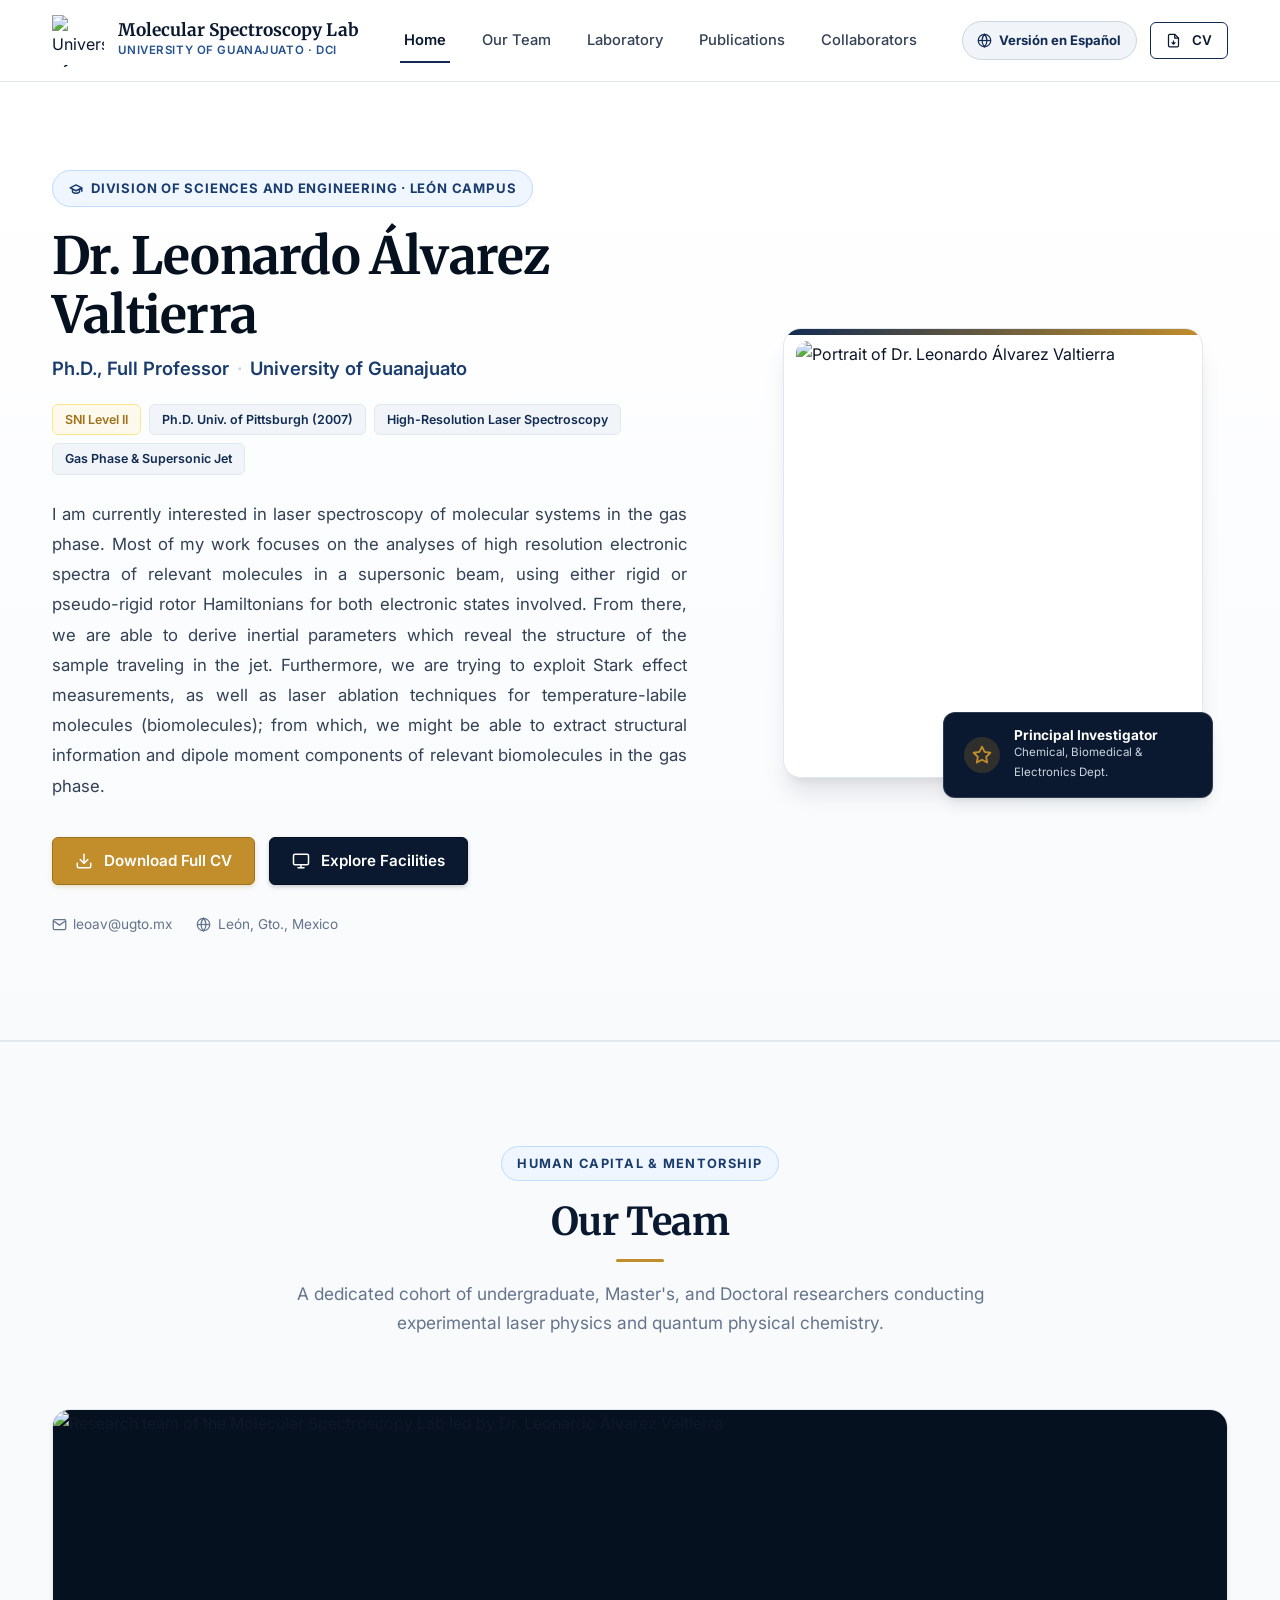
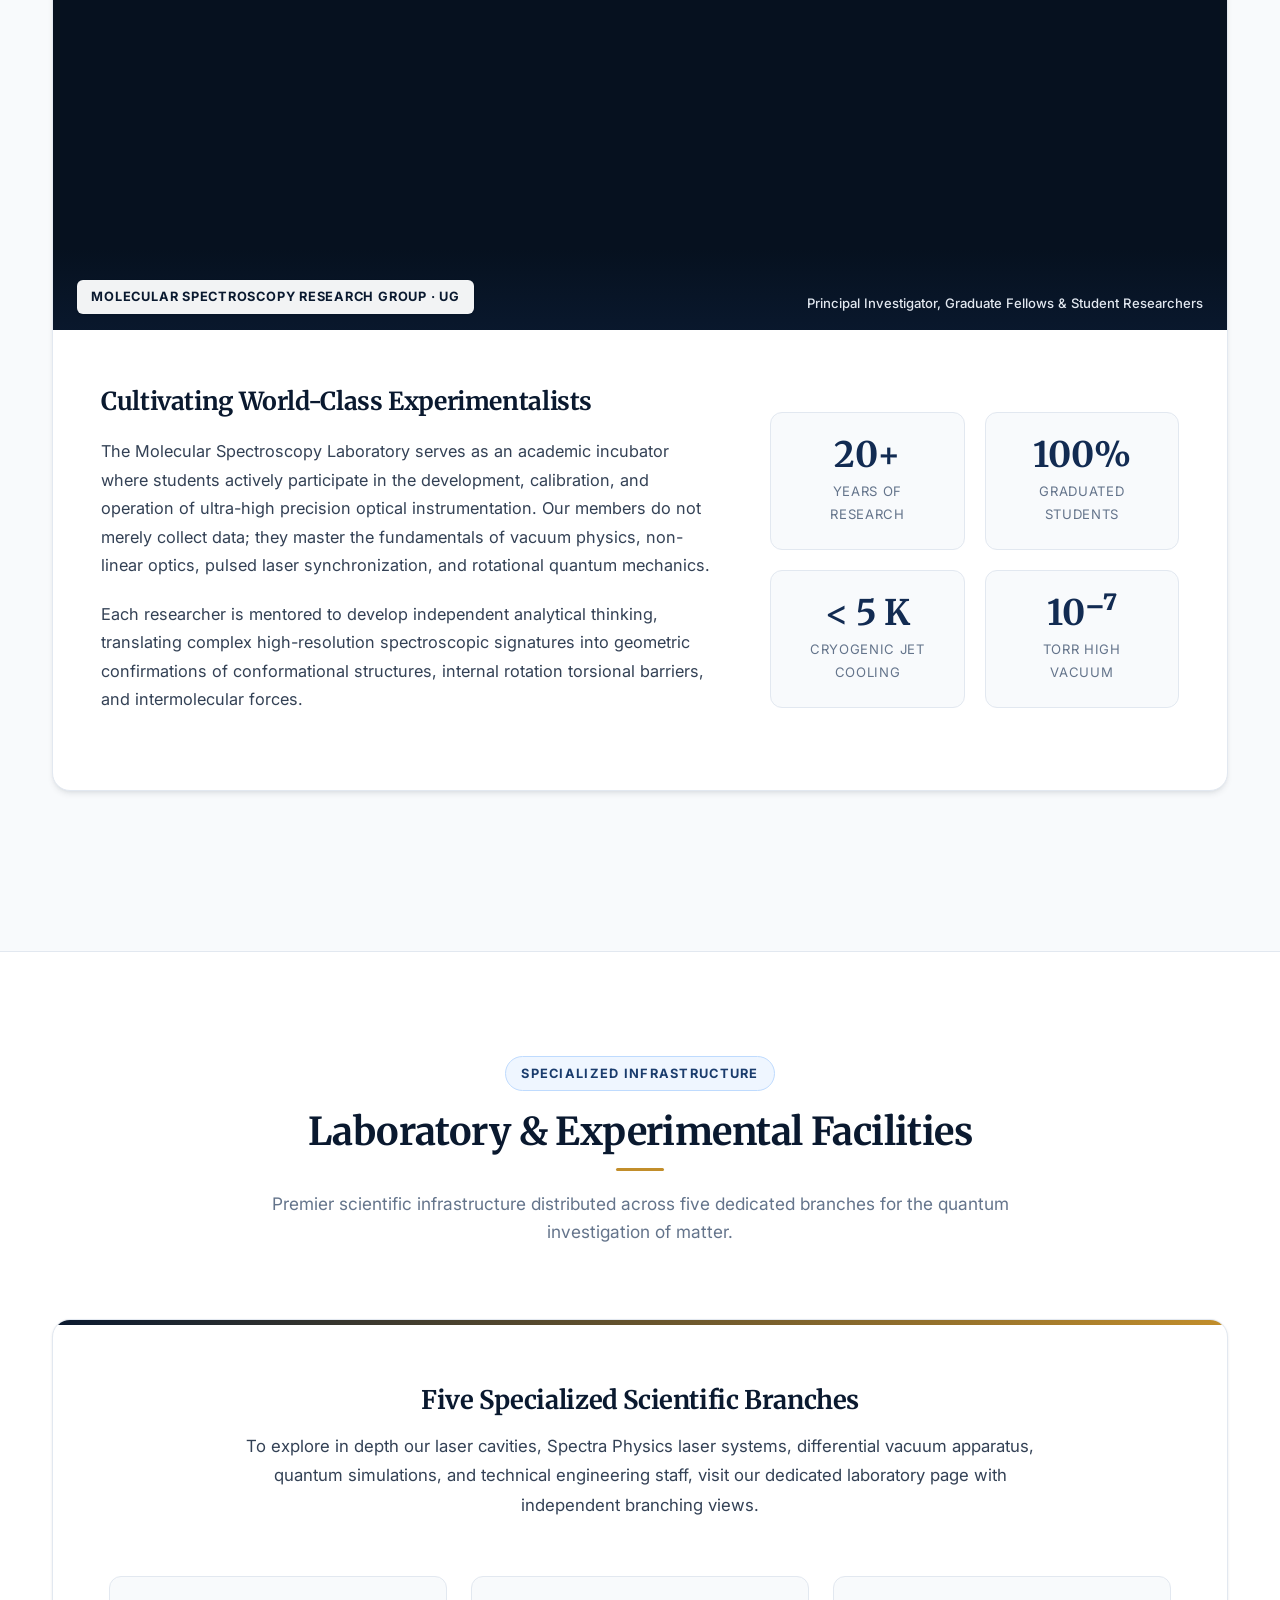
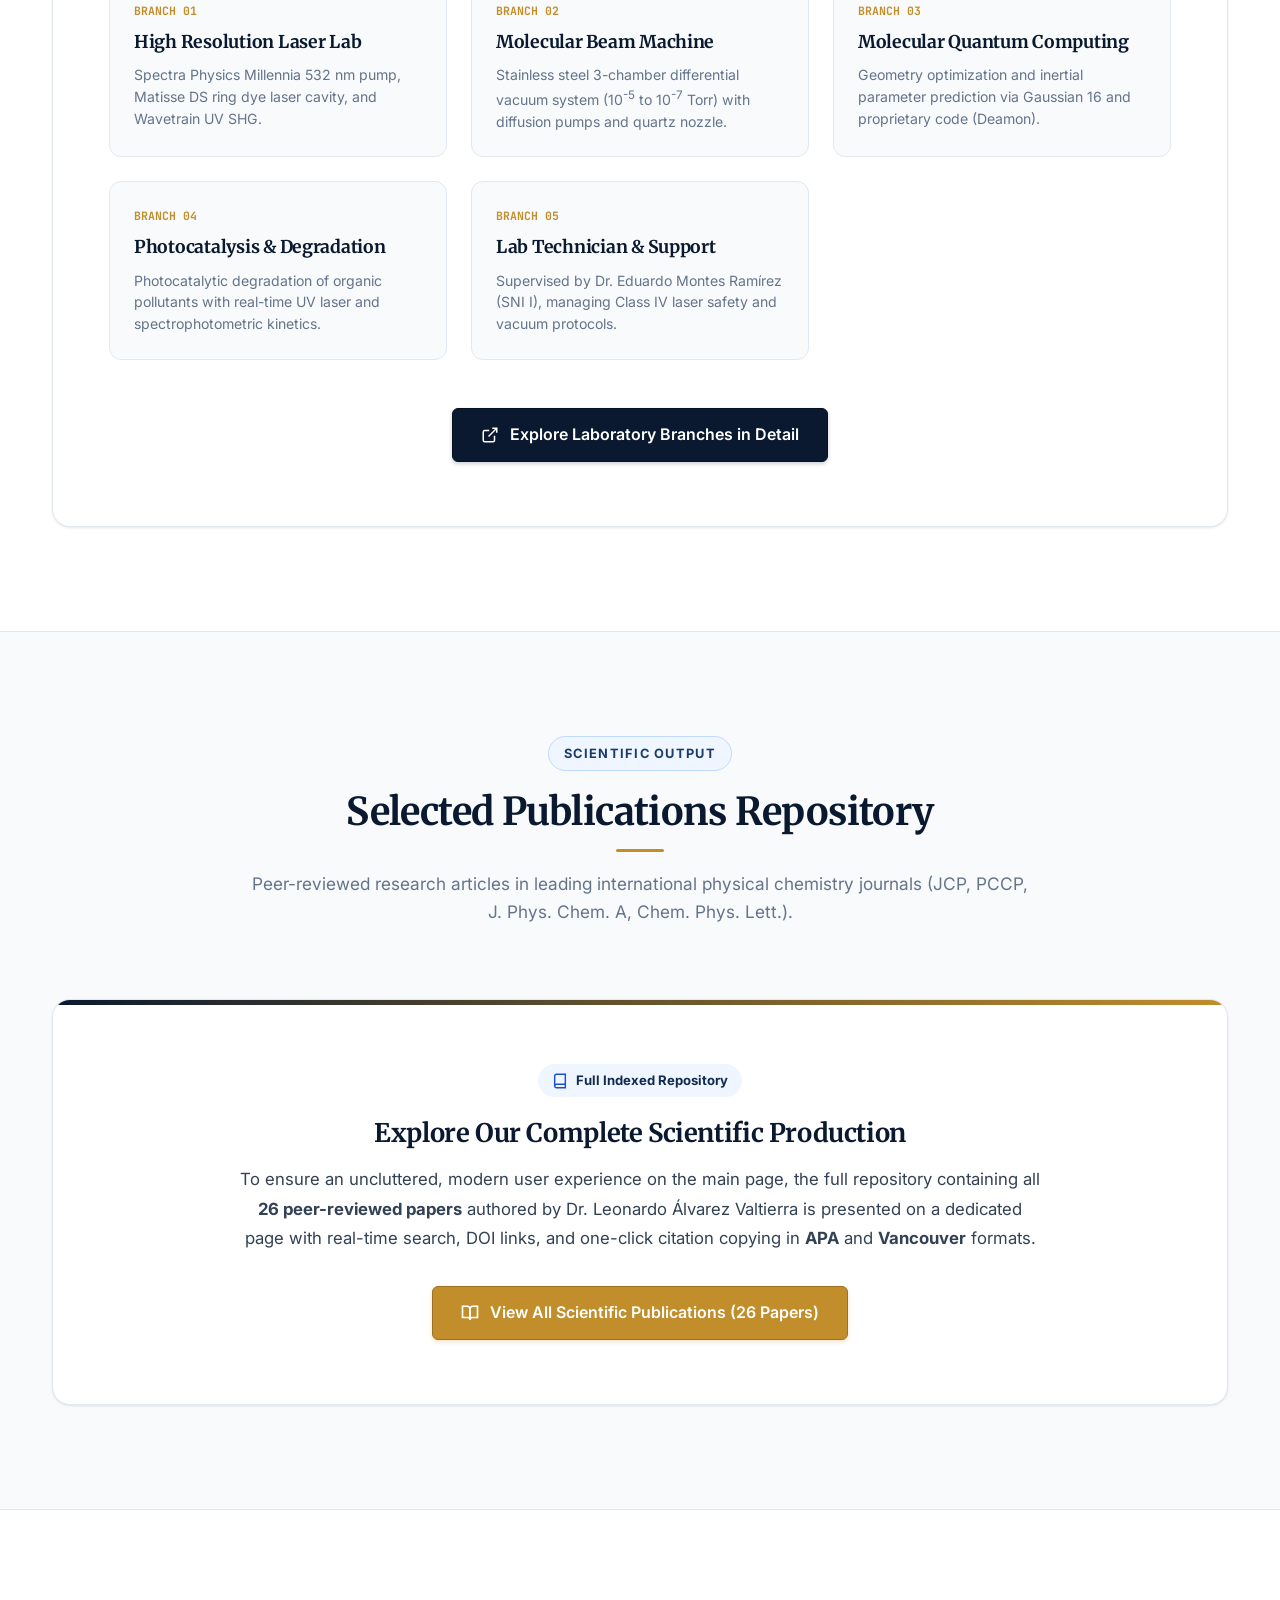
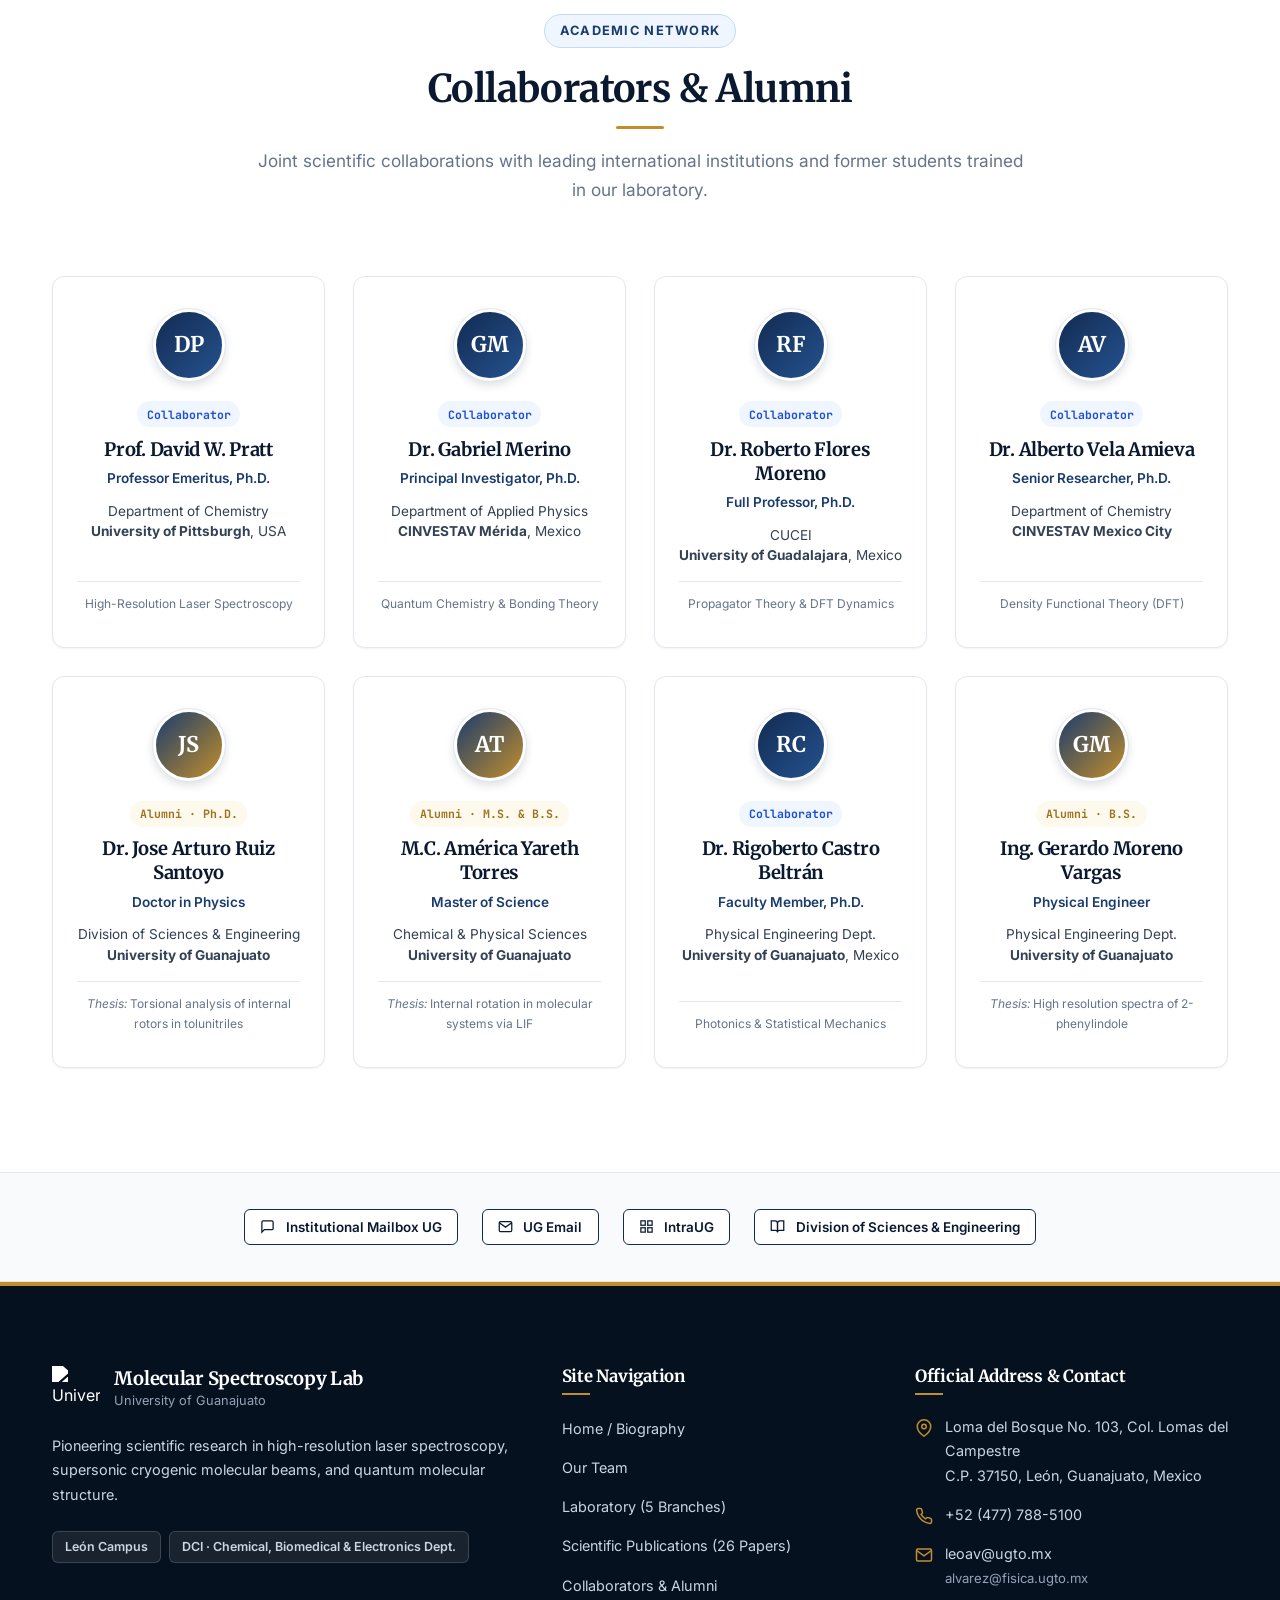
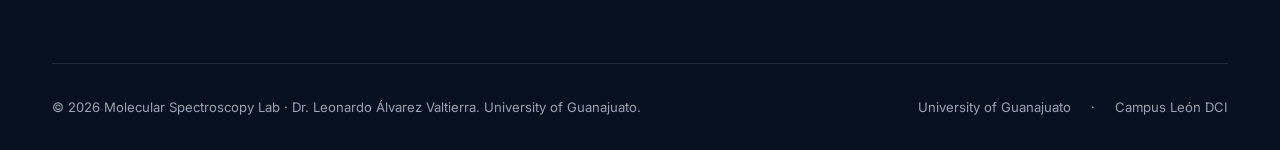
==== commit e0fb712d: "Fix mobile responsive UX, dock laboratory sidebar to screen edge on mobile, and sanitize scientific " ====
--- a/en/index.html
+++ b/en/index.html
@@ -9,6 +9,12 @@
   <meta name="description" content="Official website of the Molecular Spectroscopy Lab led by Dr. Leonardo Álvarez Valtierra. Division of Sciences and Engineering, University of Guanajuato.">
   <meta name="keywords" content="Molecular Spectroscopy Lab, Dr. Leonardo Alvarez Valtierra, University of Guanajuato, Laser Spectroscopy, Gas Phase, Supersonic Beam, Biomolecules">
   <meta name="author" content="Dr. Leonardo Álvarez Valtierra">
+
+  <!-- Favicon / Browser Tab Icon -->
+  <link rel="icon" type="image/svg+xml" href="favicon.svg">
+  <link rel="icon" type="image/png" sizes="32x32" href="favicon.png">
+  <link rel="icon" type="image/png" href="https://dci.ugto.mx/~molspeclab/templates/universidaddeguanajuato/images/escudo-universidad-de-guanajuato.png">
+  <link rel="apple-touch-icon" href="favicon.png">
 
   <!-- Open Graph Meta -->
   <meta property="og:type" content="website">
@@ -175,9 +181,9 @@
               href="http://www.dci.ugto.mx/~molspeclab/images/images/pdf/cv_Leo_Alvarez-10-oct-24.pdf" 
               target="_blank" 
               rel="noopener noreferrer" 
-              class="btn btn-accent"
+              class="btn btn-accent hero-cv-btn"
             >
-              <svg viewBox="0 0 24 24" fill="none" stroke="currentColor" stroke-width="2.2" stroke-linecap="round" stroke-linejoin="round" aria-hidden="true">
+              <svg viewBox="0 0 24 24" fill="none" stroke="currentColor" stroke-width="2" stroke-linecap="round" stroke-linejoin="round" aria-hidden="true">
                 <path d="M21 15v4a2 2 0 0 1-2 2H5a2 2 0 0 1-2-2v-4"></path>
                 <polyline points="7 10 12 15 17 10"></polyline>
                 <line x1="12" y1="15" x2="12" y2="3"></line>
@@ -348,7 +354,7 @@
           <div class="teaser-card">
             <span class="teaser-card-tag">Branch 02</span>
             <h4 class="teaser-card-title">Molecular Beam Machine</h4>
-            <p class="teaser-card-desc">Stainless steel 3-chamber differential vacuum system ($10^{-5}$ to $10^{-7}$ Torr) with diffusion pumps and quartz nozzle.</p>
+            <p class="teaser-card-desc">Stainless steel 3-chamber differential vacuum system (10<sup>-5</sup> to 10<sup>-7</sup> Torr) with diffusion pumps and quartz nozzle.</p>
           </div>
 
           <div class="teaser-card">
@@ -370,7 +376,7 @@
           </div>
         </div>
 
-        <a href="laboratory.html" class="btn btn-primary" style="padding: 1rem 2rem; font-size: 1.02rem;">
+        <a href="laboratory.html" class="btn btn-primary teaser-showcase-btn">
           <svg viewBox="0 0 24 24" fill="none" stroke="currentColor" stroke-width="2"><path d="M18 13v6a2 2 0 0 1-2 2H5a2 2 0 0 1-2-2V8a2 2 0 0 1 2-2h6"></path><polyline points="15 3 21 3 21 9"></polyline><line x1="10" y1="14" x2="21" y2="3"></line></svg>
           <span>Explore Laboratory Branches in Detail</span>
         </a>
@@ -407,7 +413,7 @@
           To ensure an uncluttered, modern user experience on the main page, the full repository containing all <strong>26 peer-reviewed papers</strong> authored by Dr. Leonardo Álvarez Valtierra is presented on a dedicated page with real-time search, DOI links, and one-click citation copying in <strong>APA</strong> and <strong>Vancouver</strong> formats.
         </p>
 
-        <a href="publications.html" class="btn btn-accent" style="padding: 1rem 2.25rem; font-size: 1.05rem;">
+        <a href="publications.html" class="btn btn-accent teaser-showcase-btn">
           <svg viewBox="0 0 24 24" fill="none" stroke="currentColor" stroke-width="2.2"><path d="M2 3h6a4 4 0 0 1 4 4v14a3 3 0 0 0-3-3H2z"></path><path d="M22 3h-6a4 4 0 0 0-4 4v14a3 3 0 0 1 3-3h7z"></path></svg>
           <span>View All Scientific Publications (26 Papers)</span>
         </a>
--- a/css/styles.css
+++ b/css/styles.css
@@ -181,6 +181,13 @@
   padding-right: 1.5rem;
 }
 
+@media (max-width: 480px) {
+  .container {
+    padding-left: 1rem;
+    padding-right: 1rem;
+  }
+}
+
 @media (min-width: 768px) {
   .container {
     padding-left: 2rem;
@@ -538,22 +545,34 @@
   display: inline-flex;
   align-items: center;
   justify-content: center;
-  gap: 0.6rem;
+  gap: 0.65rem;
   font-family: var(--font-sans);
   font-size: 0.95rem;
   font-weight: 600;
-  padding: 0.8rem 1.5rem;
+  padding: 0.8rem 1.4rem;
   border-radius: var(--radius-sm);
   transition: all var(--transition-fast);
   text-decoration: none;
   white-space: nowrap;
-  line-height: 1;
+  line-height: 1.35;
+  max-width: 100%;
+  box-sizing: border-box;
 }
 
 .btn svg {
   width: 18px;
   height: 18px;
   flex-shrink: 0;
+  overflow: visible;
+  display: inline-block;
+  vertical-align: middle;
+}
+
+@media (max-width: 480px) {
+  .btn {
+    white-space: normal;
+    text-align: center;
+  }
 }
 
 .btn-primary {
@@ -712,13 +731,23 @@
 .hero-actions {
   display: flex;
   flex-direction: column;
-  gap: 0.9rem;
+  gap: 0.85rem;
+  width: 100%;
 }
 
 @media (min-width: 520px) {
   .hero-actions {
     flex-direction: row;
     align-items: center;
+    width: auto;
+  }
+}
+
+@media (max-width: 519px) {
+  .hero-actions .btn {
+    width: 100%;
+    padding: 0.85rem 1rem;
+    font-size: 0.92rem;
   }
 }
 
@@ -851,12 +880,72 @@
   width: 100%;
   background-color: var(--navy-950);
   overflow: hidden;
-  height: 360px;
-}
-
-@media (min-width: 640px) {
+  height: auto;
+}
+
+@media (max-width: 767px) {
+  .team-banner-wrapper {
+    height: auto;
+    max-height: 400px;
+    background-color: #06111f;
+  }
+
+  .team-photo-img {
+    width: 100%;
+    height: auto;
+    max-height: 380px;
+    object-fit: contain;
+    display: block;
+  }
+
+  .team-image-caption-bar {
+    position: relative;
+    background: var(--navy-900);
+    padding: 0.75rem 1rem;
+    gap: 0.5rem;
+  }
+
+  .team-image-badge {
+    font-size: 0.74rem;
+    padding: 0.25rem 0.6rem;
+  }
+
+  .team-image-legend {
+    font-size: 0.75rem;
+  }
+
+  .team-narrative-body {
+    padding: 1.75rem 1rem;
+  }
+
+  .team-metrics-grid {
+    gap: 0.65rem;
+  }
+
+  .team-metric-box {
+    padding: 0.9rem 0.5rem;
+  }
+
+  .team-metric-num {
+    font-size: 1.55rem;
+  }
+
+  .team-metric-desc {
+    font-size: 0.72rem;
+    letter-spacing: 0.02em;
+    line-height: 1.25;
+  }
+}
+
+@media (min-width: 768px) {
   .team-banner-wrapper {
     height: 440px;
+  }
+
+  .team-photo-img {
+    height: 100%;
+    object-fit: cover;
+    object-position: center 18%;
   }
 }
 
@@ -869,9 +958,6 @@
 /* CRITICAL CSS: Guaranteed face visibility for professor and all researchers */
 .team-photo-img {
   width: 100%;
-  height: 100%;
-  object-fit: cover;
-  object-position: center 18%; /* Exactly prioritizes faces in the upper portion */
   display: block;
   transition: transform var(--transition-smooth);
 }
@@ -942,9 +1028,10 @@
 
 .team-metrics-grid {
   display: grid;
-  grid-template-columns: repeat(2, 1fr);
+  grid-template-columns: repeat(2, minmax(0, 1fr));
   gap: 1.25rem;
   align-content: center;
+  width: 100%;
 }
 
 .team-metric-box {
@@ -953,6 +1040,8 @@
   border-radius: var(--radius-md);
   padding: 1.5rem;
   text-align: center;
+  min-width: 0;
+  overflow: hidden;
 }
 
 .team-metric-num {
@@ -986,6 +1075,35 @@
   text-align: center;
   position: relative;
   overflow: hidden;
+  max-width: 100%;
+}
+
+@media (max-width: 640px) {
+  .teaser-showcase-box {
+    padding: 2.25rem 1rem;
+  }
+}
+
+.teaser-showcase-btn {
+  max-width: 100%;
+  width: auto;
+  white-space: normal;
+  text-align: center;
+  line-height: 1.35;
+  padding: 0.95rem 1.75rem;
+  font-size: 1rem;
+  display: inline-flex;
+  align-items: center;
+  justify-content: center;
+  gap: 0.65rem;
+}
+
+@media (max-width: 640px) {
+  .teaser-showcase-btn {
+    width: 100%;
+    padding: 0.85rem 1rem;
+    font-size: 0.92rem;
+  }
 }
 
 @media (min-width: 768px) {
@@ -1091,6 +1209,86 @@
   display: flex;
   flex-direction: column;
   gap: 0.5rem;
+}
+
+/* MOBILE FIX FOR LAB SIDEBAR:
+   On mobile (< 992px), docked as a sleek floating vertical icon rail pinned
+   directly to the right edge of the screen, completely clearing the center
+   so the entire article text is 100% visible and unhindered. */
+@media (max-width: 991px) {
+  .lab-branch-sidebar {
+    position: fixed;
+    right: 8px;
+    top: 50%;
+    transform: translateY(-50%);
+    z-index: 950;
+    background: rgba(10, 25, 47, 0.94);
+    backdrop-filter: blur(12px);
+    -webkit-backdrop-filter: blur(12px);
+    border: 1px solid rgba(255, 255, 255, 0.16);
+    border-radius: var(--radius-full);
+    padding: 0.5rem 0.35rem;
+    box-shadow: 0 8px 30px rgba(0, 0, 0, 0.35);
+    display: flex;
+    flex-direction: column;
+    gap: 0.45rem;
+    width: auto;
+    max-width: none;
+  }
+
+  .lab-branch-sidebar-title {
+    display: none;
+  }
+
+  .lab-branch-nav-btn {
+    width: 38px;
+    height: 38px;
+    padding: 0;
+    border-radius: 50%;
+    display: flex;
+    align-items: center;
+    justify-content: center;
+    background: transparent;
+    color: #cbd5e1;
+    border: 1px solid transparent;
+    position: relative;
+    transition: all var(--transition-fast);
+  }
+
+  .lab-branch-nav-btn span {
+    display: none;
+  }
+
+  .lab-branch-nav-btn svg {
+    width: 18px;
+    height: 18px;
+    color: #cbd5e1;
+  }
+
+  .lab-branch-nav-btn:hover {
+    background: rgba(255, 255, 255, 0.15);
+    color: #ffffff;
+  }
+
+  .lab-branch-nav-btn:hover svg {
+    color: #ffffff;
+  }
+
+  .lab-branch-nav-btn.active {
+    background: var(--navy-800);
+    border-color: var(--gold-accent);
+    color: #ffffff;
+    box-shadow: 0 0 0 2px rgba(194, 142, 43, 0.4);
+  }
+
+  .lab-branch-nav-btn.active svg {
+    color: var(--gold-accent);
+  }
+
+  /* Right padding on mobile content area so text is never obstructed by the edge dock */
+  .lab-branch-content-area {
+    padding-right: 28px;
+  }
 }
 
 .lab-branch-sidebar-title {
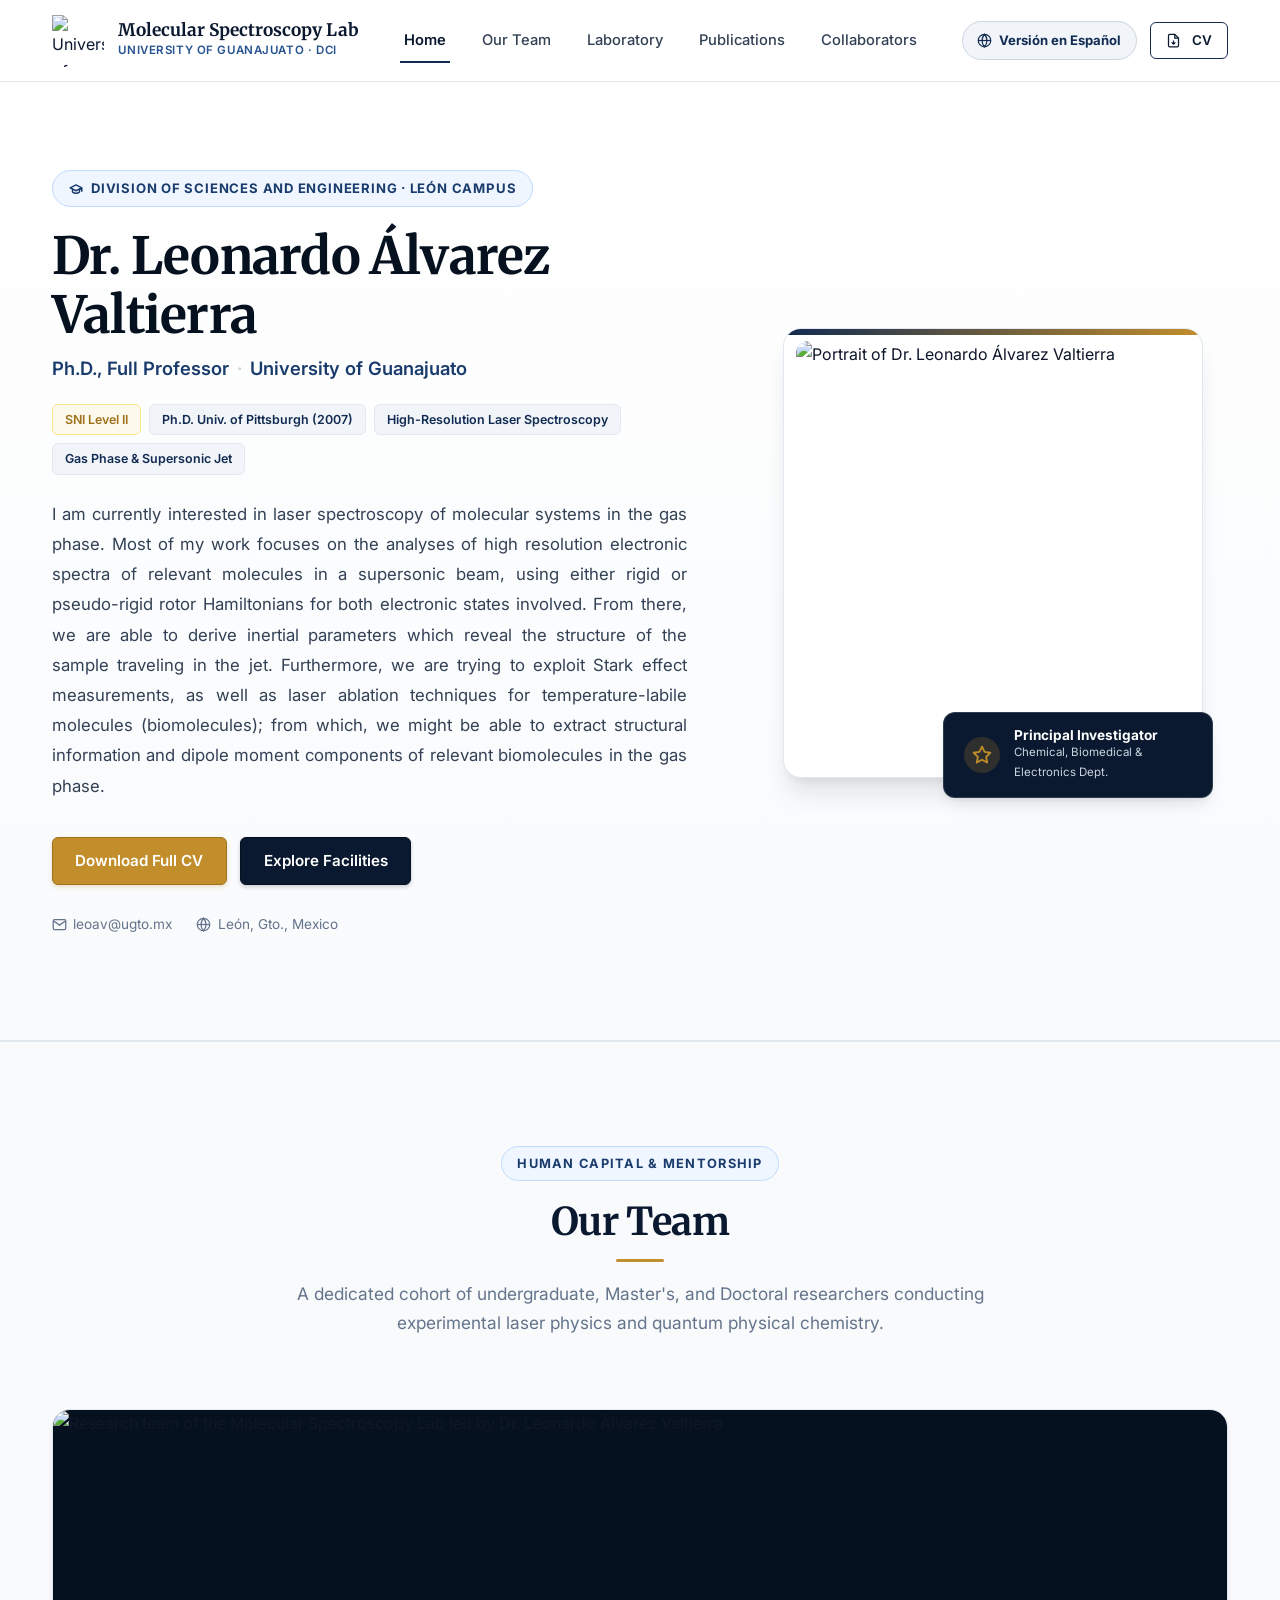
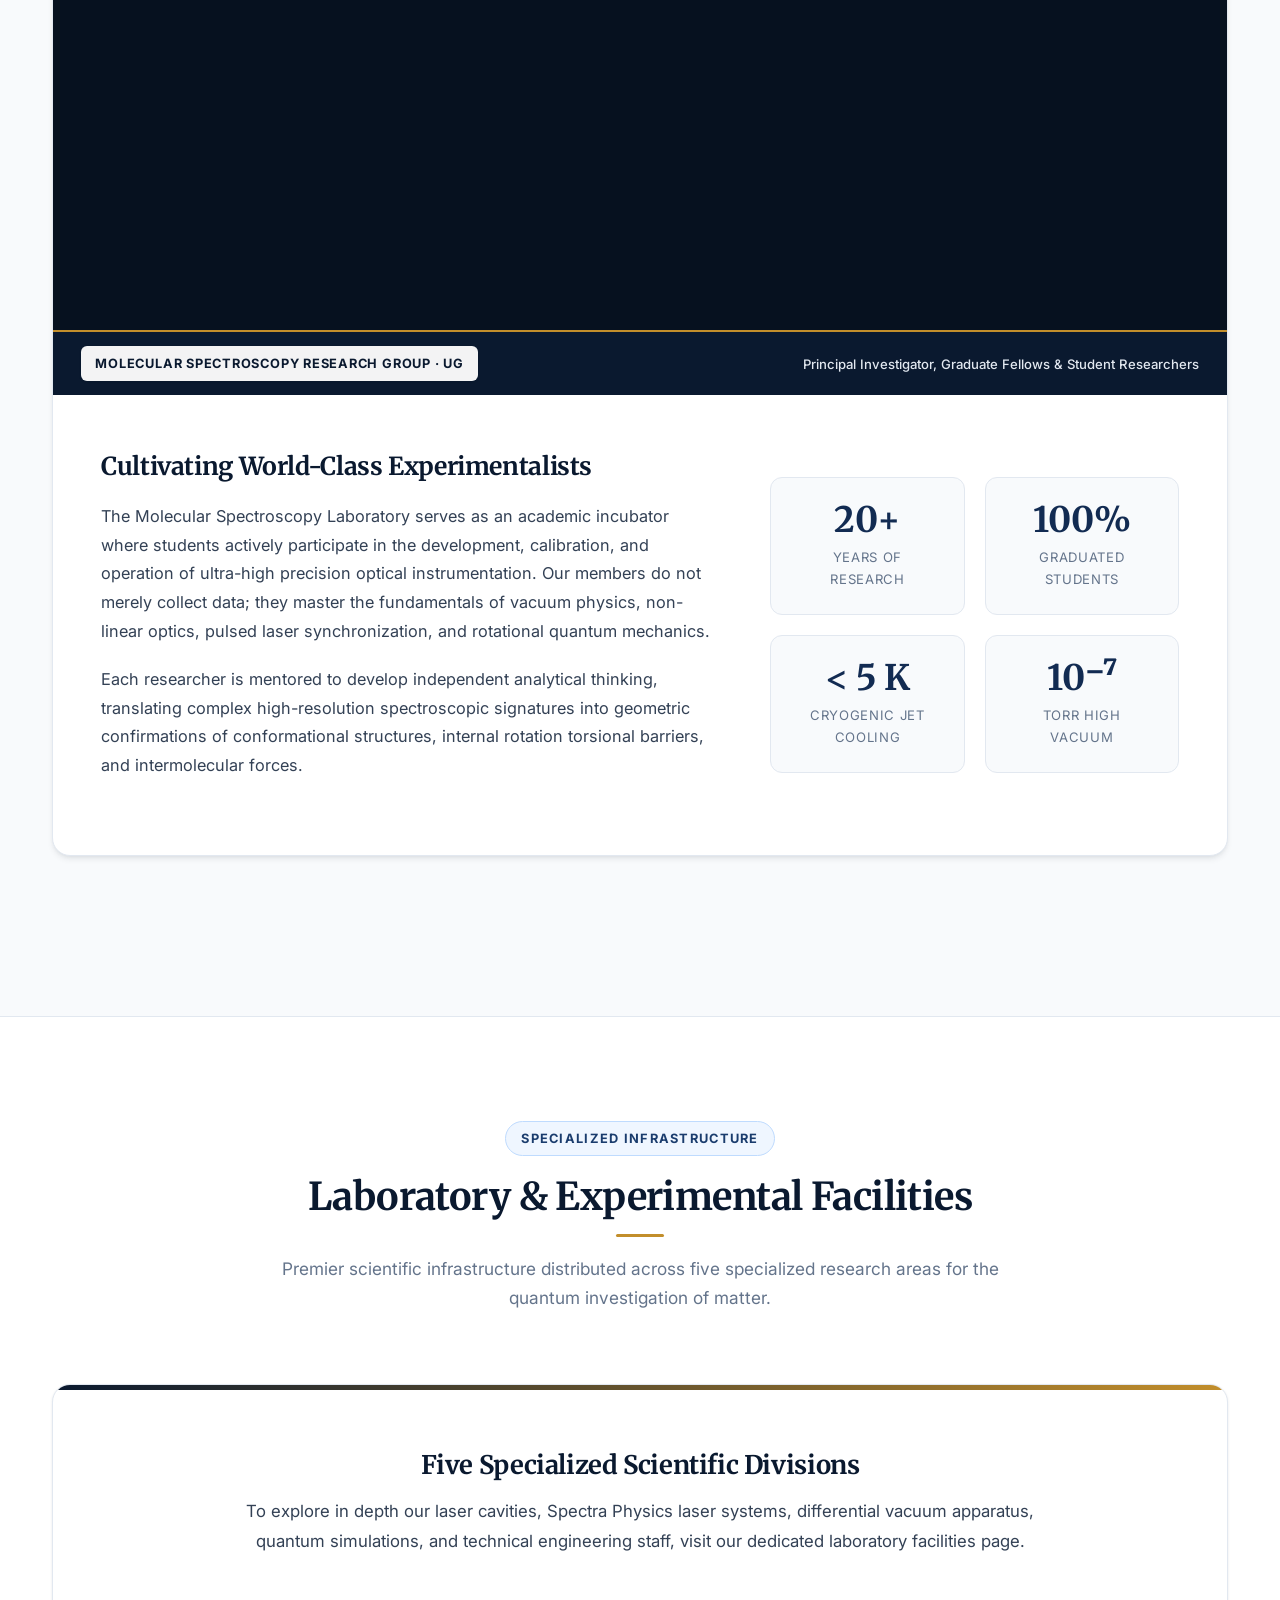
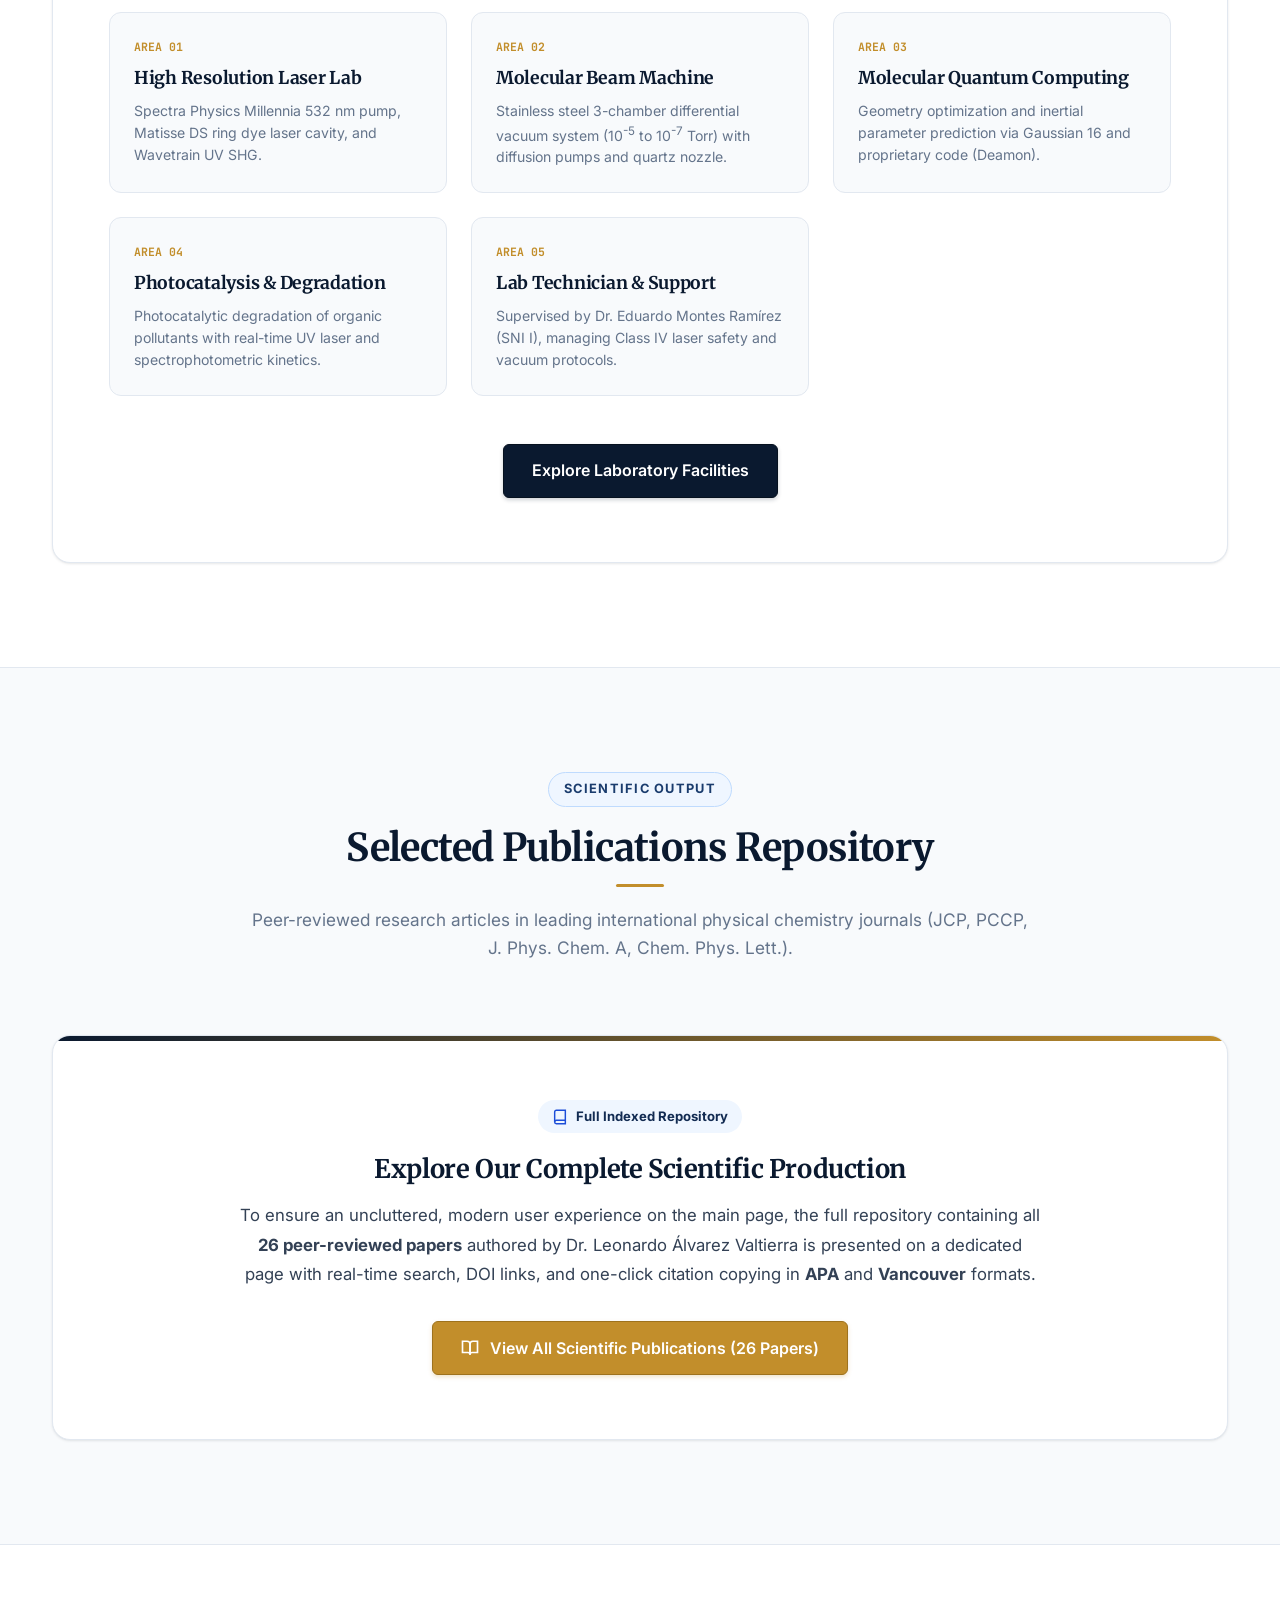
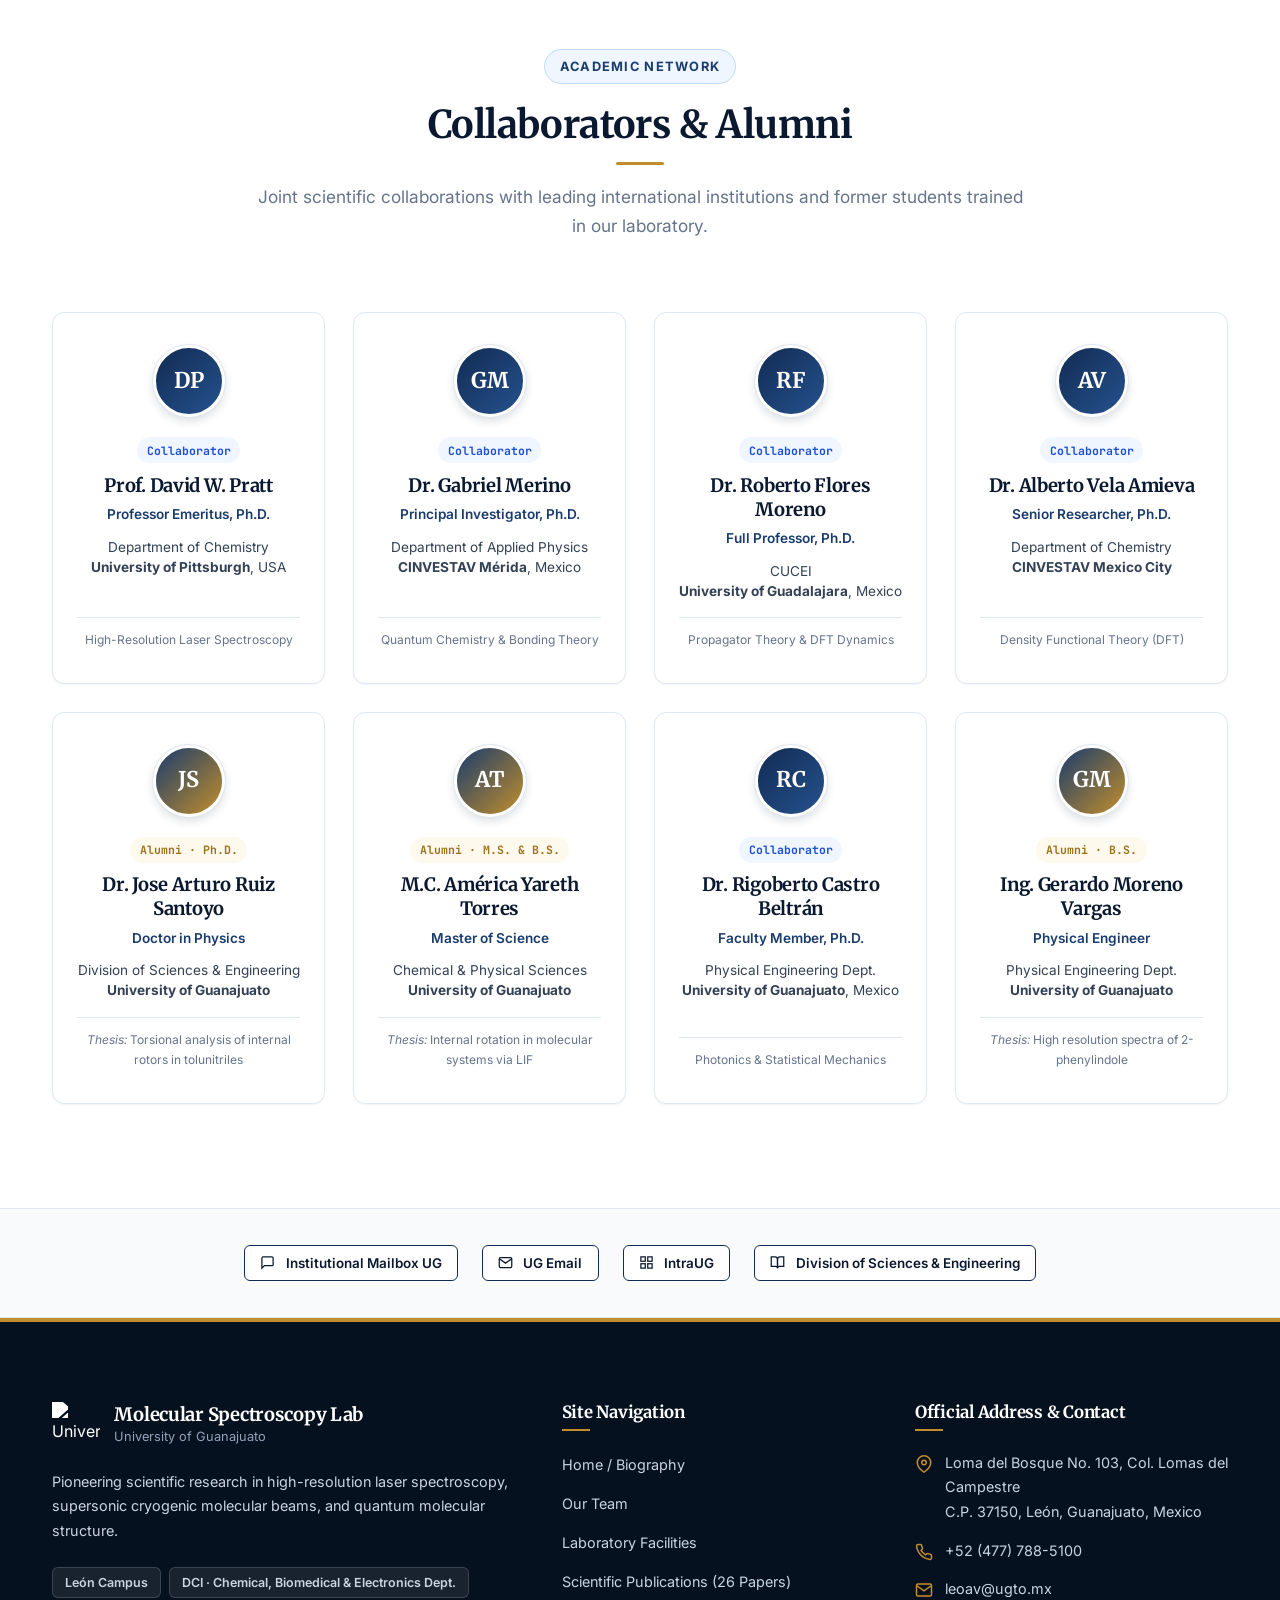
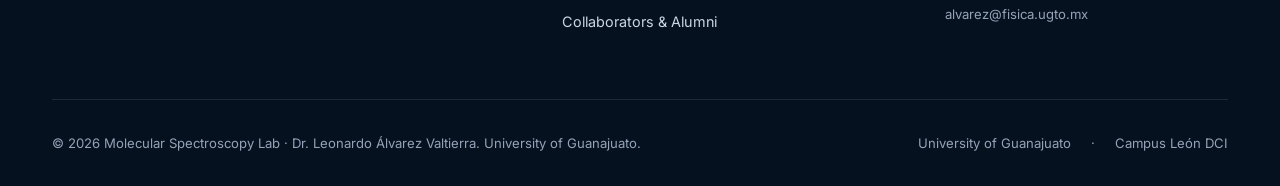
==== commit 2a867d04: "Refactor UI: separate group photo caption, mobile folding lab sidebar with enlarged icons, remove he" ====
--- a/en/index.html
+++ b/en/index.html
@@ -113,7 +113,7 @@
       <ul class="mobile-nav-list">
         <li><a href="#home" class="mobile-nav-link active">Home</a></li>
         <li><a href="#team" class="mobile-nav-link">Our Team</a></li>
-        <li><a href="laboratory.html" class="mobile-nav-link">Laboratory (5 Branches)</a></li>
+        <li><a href="laboratory.html" class="mobile-nav-link">Laboratory Facilities</a></li>
         <li><a href="publications.html" class="mobile-nav-link">Selected Publications</a></li>
         <li><a href="#collaborators" class="mobile-nav-link">Collaborators &amp; Alumni</a></li>
         <li><a href="#contact" class="mobile-nav-link">Institutional Contact</a></li>
@@ -183,20 +183,10 @@
               rel="noopener noreferrer" 
               class="btn btn-accent hero-cv-btn"
             >
-              <svg viewBox="0 0 24 24" fill="none" stroke="currentColor" stroke-width="2" stroke-linecap="round" stroke-linejoin="round" aria-hidden="true">
-                <path d="M21 15v4a2 2 0 0 1-2 2H5a2 2 0 0 1-2-2v-4"></path>
-                <polyline points="7 10 12 15 17 10"></polyline>
-                <line x1="12" y1="15" x2="12" y2="3"></line>
-              </svg>
               <span>Download Full CV</span>
             </a>
 
             <a href="laboratory.html" class="btn btn-primary">
-              <svg viewBox="0 0 24 24" fill="none" stroke="currentColor" stroke-width="2" stroke-linecap="round" stroke-linejoin="round" aria-hidden="true">
-                <rect x="2" y="3" width="20" height="14" rx="2" ry="2"></rect>
-                <line x1="8" y1="21" x2="16" y2="21"></line>
-                <line x1="12" y1="17" x2="12" y2="21"></line>
-              </svg>
               <span>Explore Facilities</span>
             </a>
           </div>
@@ -268,7 +258,7 @@
 
       <div class="team-section-card">
         
-        <!-- Adaptive Container: object-fit: cover; object-position: center 18%; -->
+        <!-- Adaptive Photo Container: 100% visible with no overlapping text -->
         <div class="team-banner-wrapper">
           <img 
             src="https://dci.ugto.mx/~molspeclab/images/images/banners/foto-grupo.jpeg" 
@@ -276,10 +266,12 @@
             class="team-photo-img"
             loading="lazy"
           >
-          <div class="team-image-caption-bar">
-            <span class="team-image-badge">Molecular Spectroscopy Research Group · UG</span>
-            <span class="team-image-legend">Principal Investigator, Graduate Fellows &amp; Student Researchers</span>
-          </div>
+        </div>
+
+        <!-- Distinct Institutional Caption Bar Physically Separated from Image -->
+        <div class="team-image-caption-bar">
+          <span class="team-image-badge">Molecular Spectroscopy Research Group · UG</span>
+          <span class="team-image-legend">Principal Investigator, Graduate Fellows &amp; Student Researchers</span>
         </div>
 
         <div class="team-narrative-body">
@@ -332,53 +324,52 @@
         <span class="section-badge">Specialized Infrastructure</span>
         <h2 class="section-title">Laboratory &amp; Experimental Facilities</h2>
         <p class="section-subtitle">
-          Premier scientific infrastructure distributed across five dedicated branches for the quantum investigation of matter.
+          Premier scientific infrastructure distributed across five specialized research areas for the quantum investigation of matter.
         </p>
       </div>
 
       <div class="teaser-showcase-box">
         <h3 style="font-family: var(--font-serif); font-size: 1.6rem; color: var(--navy-900); margin-bottom: 1rem;">
-          Five Specialized Scientific Branches
+          Five Specialized Scientific Divisions
         </h3>
         <p style="max-width: 820px; font-size: 1.05rem; color: var(--text-secondary); margin-bottom: 1rem;">
-          To explore in depth our laser cavities, Spectra Physics laser systems, differential vacuum apparatus, quantum simulations, and technical engineering staff, visit our dedicated laboratory page with independent branching views.
+          To explore in depth our laser cavities, Spectra Physics laser systems, differential vacuum apparatus, quantum simulations, and technical engineering staff, visit our dedicated laboratory facilities page.
         </p>
 
         <div class="teaser-grid-previews">
           <div class="teaser-card">
-            <span class="teaser-card-tag">Branch 01</span>
+            <span class="teaser-card-tag">Area 01</span>
             <h4 class="teaser-card-title">High Resolution Laser Lab</h4>
             <p class="teaser-card-desc">Spectra Physics Millennia 532 nm pump, Matisse DS ring dye laser cavity, and Wavetrain UV SHG.</p>
           </div>
 
           <div class="teaser-card">
-            <span class="teaser-card-tag">Branch 02</span>
+            <span class="teaser-card-tag">Area 02</span>
             <h4 class="teaser-card-title">Molecular Beam Machine</h4>
             <p class="teaser-card-desc">Stainless steel 3-chamber differential vacuum system (10<sup>-5</sup> to 10<sup>-7</sup> Torr) with diffusion pumps and quartz nozzle.</p>
           </div>
 
           <div class="teaser-card">
-            <span class="teaser-card-tag">Branch 03</span>
+            <span class="teaser-card-tag">Area 03</span>
             <h4 class="teaser-card-title">Molecular Quantum Computing</h4>
             <p class="teaser-card-desc">Geometry optimization and inertial parameter prediction via Gaussian 16 and proprietary code (Deamon).</p>
           </div>
 
           <div class="teaser-card">
-            <span class="teaser-card-tag">Branch 04</span>
+            <span class="teaser-card-tag">Area 04</span>
             <h4 class="teaser-card-title">Photocatalysis &amp; Degradation</h4>
             <p class="teaser-card-desc">Photocatalytic degradation of organic pollutants with real-time UV laser and spectrophotometric kinetics.</p>
           </div>
 
           <div class="teaser-card">
-            <span class="teaser-card-tag">Branch 05</span>
+            <span class="teaser-card-tag">Area 05</span>
             <h4 class="teaser-card-title">Lab Technician &amp; Support</h4>
             <p class="teaser-card-desc">Supervised by Dr. Eduardo Montes Ramírez (SNI I), managing Class IV laser safety and vacuum protocols.</p>
           </div>
         </div>
 
         <a href="laboratory.html" class="btn btn-primary teaser-showcase-btn">
-          <svg viewBox="0 0 24 24" fill="none" stroke="currentColor" stroke-width="2"><path d="M18 13v6a2 2 0 0 1-2 2H5a2 2 0 0 1-2-2V8a2 2 0 0 1 2-2h6"></path><polyline points="15 3 21 3 21 9"></polyline><line x1="10" y1="14" x2="21" y2="3"></line></svg>
-          <span>Explore Laboratory Branches in Detail</span>
+          <span>Explore Laboratory Facilities</span>
         </a>
       </div>
 
@@ -599,7 +590,7 @@
           <ul class="footer-links">
             <li><a href="index.html">Home / Biography</a></li>
             <li><a href="#team">Our Team</a></li>
-            <li><a href="laboratory.html">Laboratory (5 Branches)</a></li>
+            <li><a href="laboratory.html">Laboratory Facilities</a></li>
             <li><a href="publications.html">Scientific Publications (26 Papers)</a></li>
             <li><a href="#collaborators">Collaborators &amp; Alumni</a></li>
           </ul>
--- a/css/styles.css
+++ b/css/styles.css
@@ -967,14 +967,13 @@
 }
 
 .team-image-caption-bar {
-  position: absolute;
-  bottom: 0;
-  left: 0;
-  right: 0;
-  background: linear-gradient(180deg, rgba(10, 25, 47, 0) 0%, rgba(10, 25, 47, 0.85) 100%);
-  padding: 2rem 1.5rem 1rem 1.5rem;
-  display: flex;
-  align-items: flex-end;
+  position: relative;
+  width: 100%;
+  background: var(--navy-900);
+  border-top: 2px solid var(--gold-accent);
+  padding: 0.9rem 1.75rem;
+  display: flex;
+  align-items: center;
   justify-content: space-between;
   flex-wrap: wrap;
   gap: 0.75rem;
@@ -1181,7 +1180,7 @@
 }
 
 /* --------------------------------------------------------------------------
-   10. Laboratory Branching Layout (Página laboratorio.html con Ramificaciones)
+   10. Laboratory Facilities Layout (Página laboratorio.html con Áreas)
    -------------------------------------------------------------------------- */
 .lab-branch-layout {
   display: grid;
@@ -1197,7 +1196,7 @@
   }
 }
 
-/* Sticky Branch Sidebar / Selector */
+/* Sticky Branch Sidebar / Selector for Desktop */
 .lab-branch-sidebar {
   position: sticky;
   top: calc(var(--header-height) + 24px);
@@ -1211,83 +1210,175 @@
   gap: 0.5rem;
 }
 
-/* MOBILE FIX FOR LAB SIDEBAR:
-   On mobile (< 992px), docked as a sleek floating vertical icon rail pinned
-   directly to the right edge of the screen, completely clearing the center
-   so the entire article text is 100% visible and unhindered. */
+/* MOBILE RESPONSIVE BEHAVIOR (< 992px):
+   - At top of page: Displayed as a full card in document flow with complete text labels & comfortable icons.
+   - When scrolled down: Smoothly folds into a fixed vertical interactive guide on the right edge (.docked-mobile),
+     hiding text labels and displaying enlarged, touch-friendly 48px/24px icons with gold accents. */
 @media (max-width: 991px) {
   .lab-branch-sidebar {
+    position: relative;
+    top: auto;
+    width: 100%;
+    margin-bottom: 2rem;
+    background-color: #ffffff;
+    border: 1px solid var(--border-light);
+    border-radius: var(--radius-lg);
+    padding: 1.25rem 1rem;
+    box-shadow: var(--shadow-sm);
+    display: flex;
+    flex-direction: column;
+    gap: 0.6rem;
+    transition: opacity 0.3s cubic-bezier(0.16, 1, 0.3, 1), transform 0.3s cubic-bezier(0.16, 1, 0.3, 1);
+  }
+
+  .lab-branch-sidebar-title {
+    display: block;
+    font-family: var(--font-serif);
+    font-size: 1.05rem;
+    font-weight: 700;
+    color: var(--navy-900);
+    padding-bottom: 0.6rem;
+    margin-bottom: 0.4rem;
+    border-bottom: 1px solid var(--border-light);
+    text-transform: uppercase;
+    letter-spacing: 0.05em;
+  }
+
+  .lab-branch-nav-btn {
+    display: flex;
+    align-items: center;
+    gap: 0.85rem;
+    width: 100%;
+    padding: 0.85rem 1.1rem;
+    border-radius: var(--radius-md);
+    font-size: 0.95rem;
+    font-weight: 600;
+    color: var(--navy-900);
+    background-color: var(--bg-secondary);
+    border: 1px solid var(--border-light);
+    transition: all var(--transition-fast);
+  }
+
+  .lab-branch-nav-btn span {
+    display: inline-block;
+  }
+
+  .lab-branch-nav-btn svg {
+    width: 22px;
+    height: 22px;
+    color: var(--navy-700);
+    flex-shrink: 0;
+  }
+
+  .lab-branch-nav-btn:hover {
+    background-color: var(--bg-tertiary);
+    color: var(--navy-950);
+  }
+
+  .lab-branch-nav-btn.active {
+    background-color: var(--navy-900);
+    color: #ffffff;
+    border-color: var(--navy-900);
+    box-shadow: var(--shadow-sm);
+  }
+
+  .lab-branch-nav-btn.active svg {
+    color: var(--gold-accent);
+  }
+
+  .lab-branch-nav-btn.active span {
+    color: #ffffff;
+  }
+
+  /* FOLDED & DOCKED STATE ON SCROLL */
+  .lab-branch-sidebar.docked-mobile {
     position: fixed;
-    right: 8px;
+    right: 12px;
     top: 50%;
     transform: translateY(-50%);
     z-index: 950;
-    background: rgba(10, 25, 47, 0.94);
-    backdrop-filter: blur(12px);
-    -webkit-backdrop-filter: blur(12px);
-    border: 1px solid rgba(255, 255, 255, 0.16);
+    width: auto;
+    max-width: none;
+    margin-bottom: 0;
+    background: rgba(10, 25, 47, 0.95);
+    backdrop-filter: blur(14px);
+    -webkit-backdrop-filter: blur(14px);
+    border: 1.5px solid rgba(255, 255, 255, 0.2);
     border-radius: var(--radius-full);
-    padding: 0.5rem 0.35rem;
-    box-shadow: 0 8px 30px rgba(0, 0, 0, 0.35);
+    padding: 0.65rem 0.4rem;
+    box-shadow: 0 10px 35px rgba(0, 0, 0, 0.45);
     display: flex;
     flex-direction: column;
-    gap: 0.45rem;
-    width: auto;
-    max-width: none;
-  }
-
-  .lab-branch-sidebar-title {
+    gap: 0.55rem;
+    animation: foldDockIn 0.35s cubic-bezier(0.16, 1, 0.3, 1) forwards;
+  }
+
+  @keyframes foldDockIn {
+    0% {
+      opacity: 0;
+      transform: translateY(-50%) translateX(35px) scale(0.88);
+    }
+    100% {
+      opacity: 1;
+      transform: translateY(-50%) translateX(0) scale(1);
+    }
+  }
+
+  .lab-branch-sidebar.docked-mobile .lab-branch-sidebar-title {
     display: none;
   }
 
-  .lab-branch-nav-btn {
-    width: 38px;
-    height: 38px;
+  .lab-branch-sidebar.docked-mobile .lab-branch-nav-btn {
+    width: 48px;
+    height: 48px;
     padding: 0;
     border-radius: 50%;
     display: flex;
     align-items: center;
     justify-content: center;
     background: transparent;
+    border: 1.5px solid transparent;
     color: #cbd5e1;
-    border: 1px solid transparent;
-    position: relative;
+    box-shadow: none;
     transition: all var(--transition-fast);
   }
 
-  .lab-branch-nav-btn span {
+  .lab-branch-sidebar.docked-mobile .lab-branch-nav-btn span {
     display: none;
   }
 
-  .lab-branch-nav-btn svg {
-    width: 18px;
-    height: 18px;
+  .lab-branch-sidebar.docked-mobile .lab-branch-nav-btn svg {
+    width: 24px;
+    height: 24px;
     color: #cbd5e1;
-  }
-
-  .lab-branch-nav-btn:hover {
-    background: rgba(255, 255, 255, 0.15);
+    transition: transform var(--transition-fast), color var(--transition-fast);
+  }
+
+  .lab-branch-sidebar.docked-mobile .lab-branch-nav-btn:hover {
+    background: rgba(255, 255, 255, 0.18);
     color: #ffffff;
   }
 
-  .lab-branch-nav-btn:hover svg {
+  .lab-branch-sidebar.docked-mobile .lab-branch-nav-btn:hover svg {
     color: #ffffff;
-  }
-
-  .lab-branch-nav-btn.active {
+    transform: scale(1.1);
+  }
+
+  .lab-branch-sidebar.docked-mobile .lab-branch-nav-btn.active {
     background: var(--navy-800);
     border-color: var(--gold-accent);
     color: #ffffff;
-    box-shadow: 0 0 0 2px rgba(194, 142, 43, 0.4);
-  }
-
-  .lab-branch-nav-btn.active svg {
+    box-shadow: 0 0 14px rgba(194, 142, 43, 0.6);
+  }
+
+  .lab-branch-sidebar.docked-mobile .lab-branch-nav-btn.active svg {
     color: var(--gold-accent);
-  }
-
-  /* Right padding on mobile content area so text is never obstructed by the edge dock */
+    transform: scale(1.1);
+  }
+
+  /* Padding on mobile content area so text is never obstructed by the edge dock */
   .lab-branch-content-area {
-    padding-right: 28px;
+    padding-right: 32px;
   }
 }
 
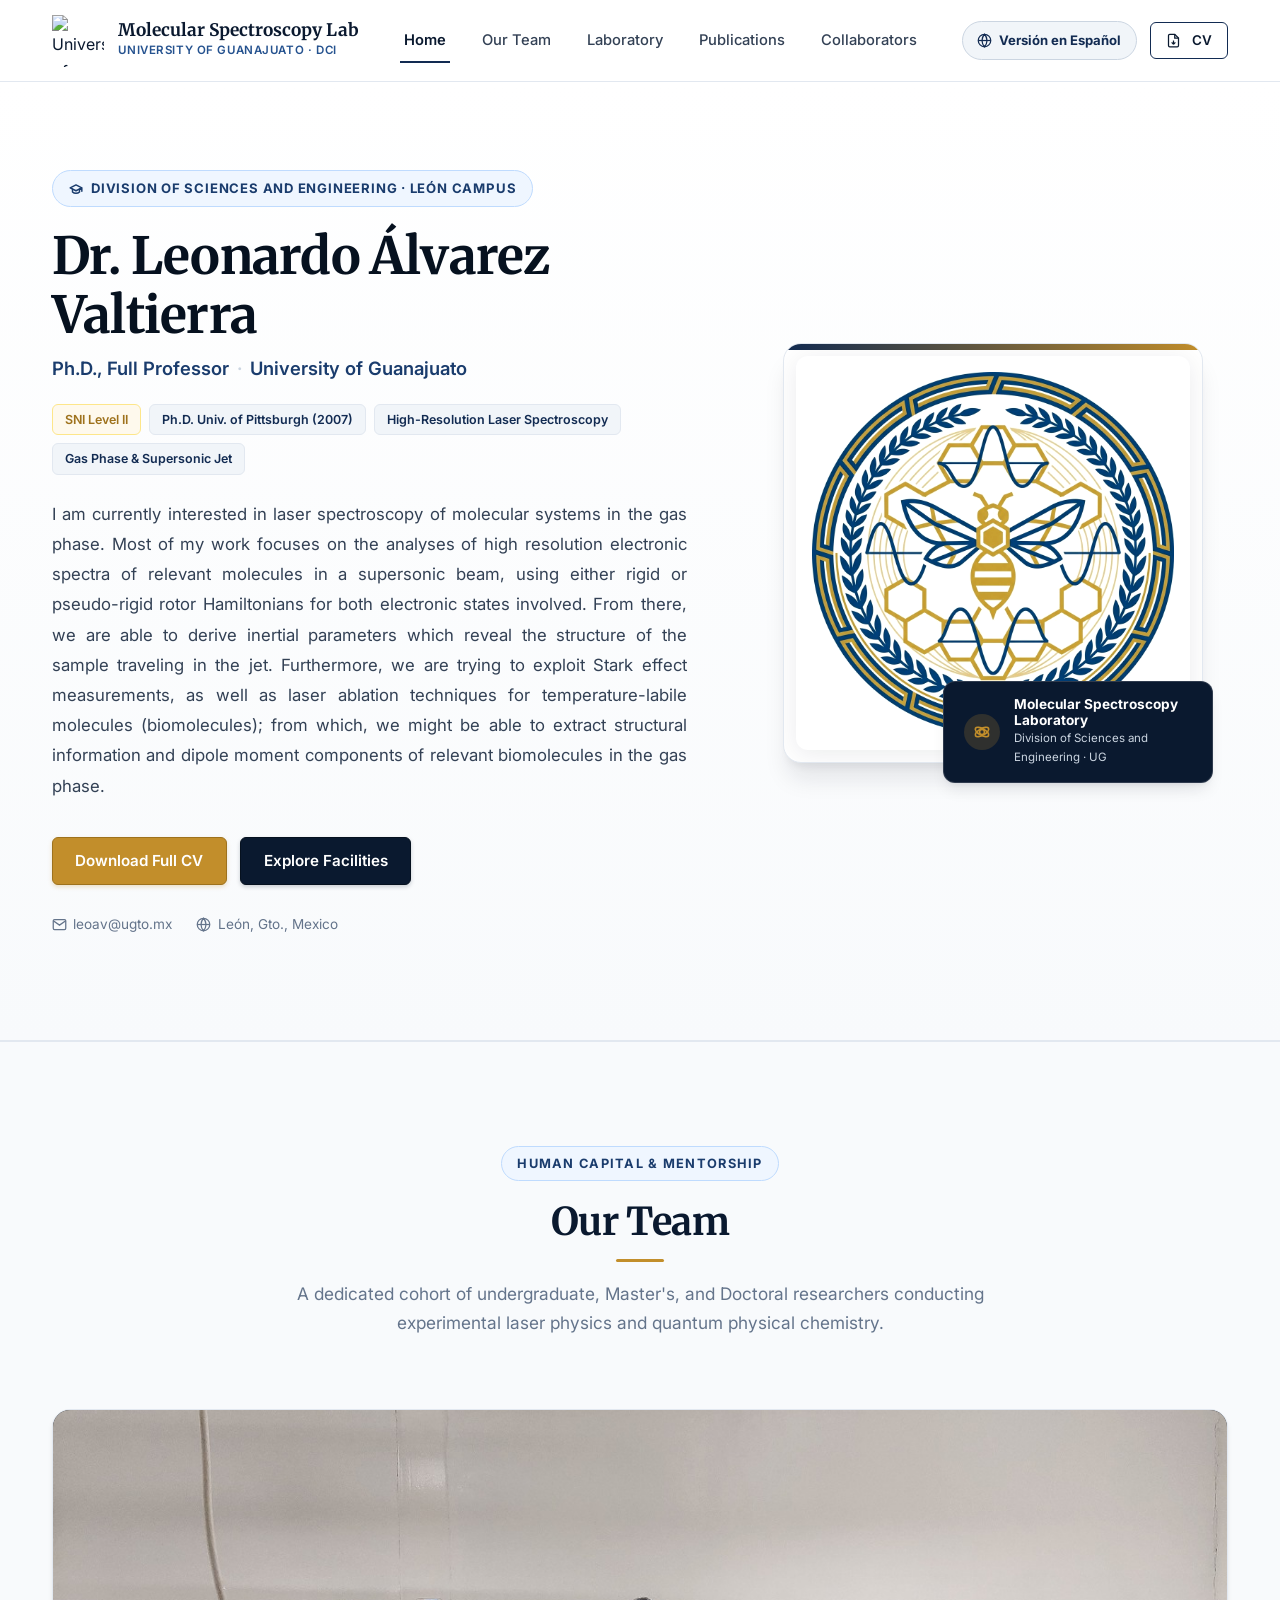
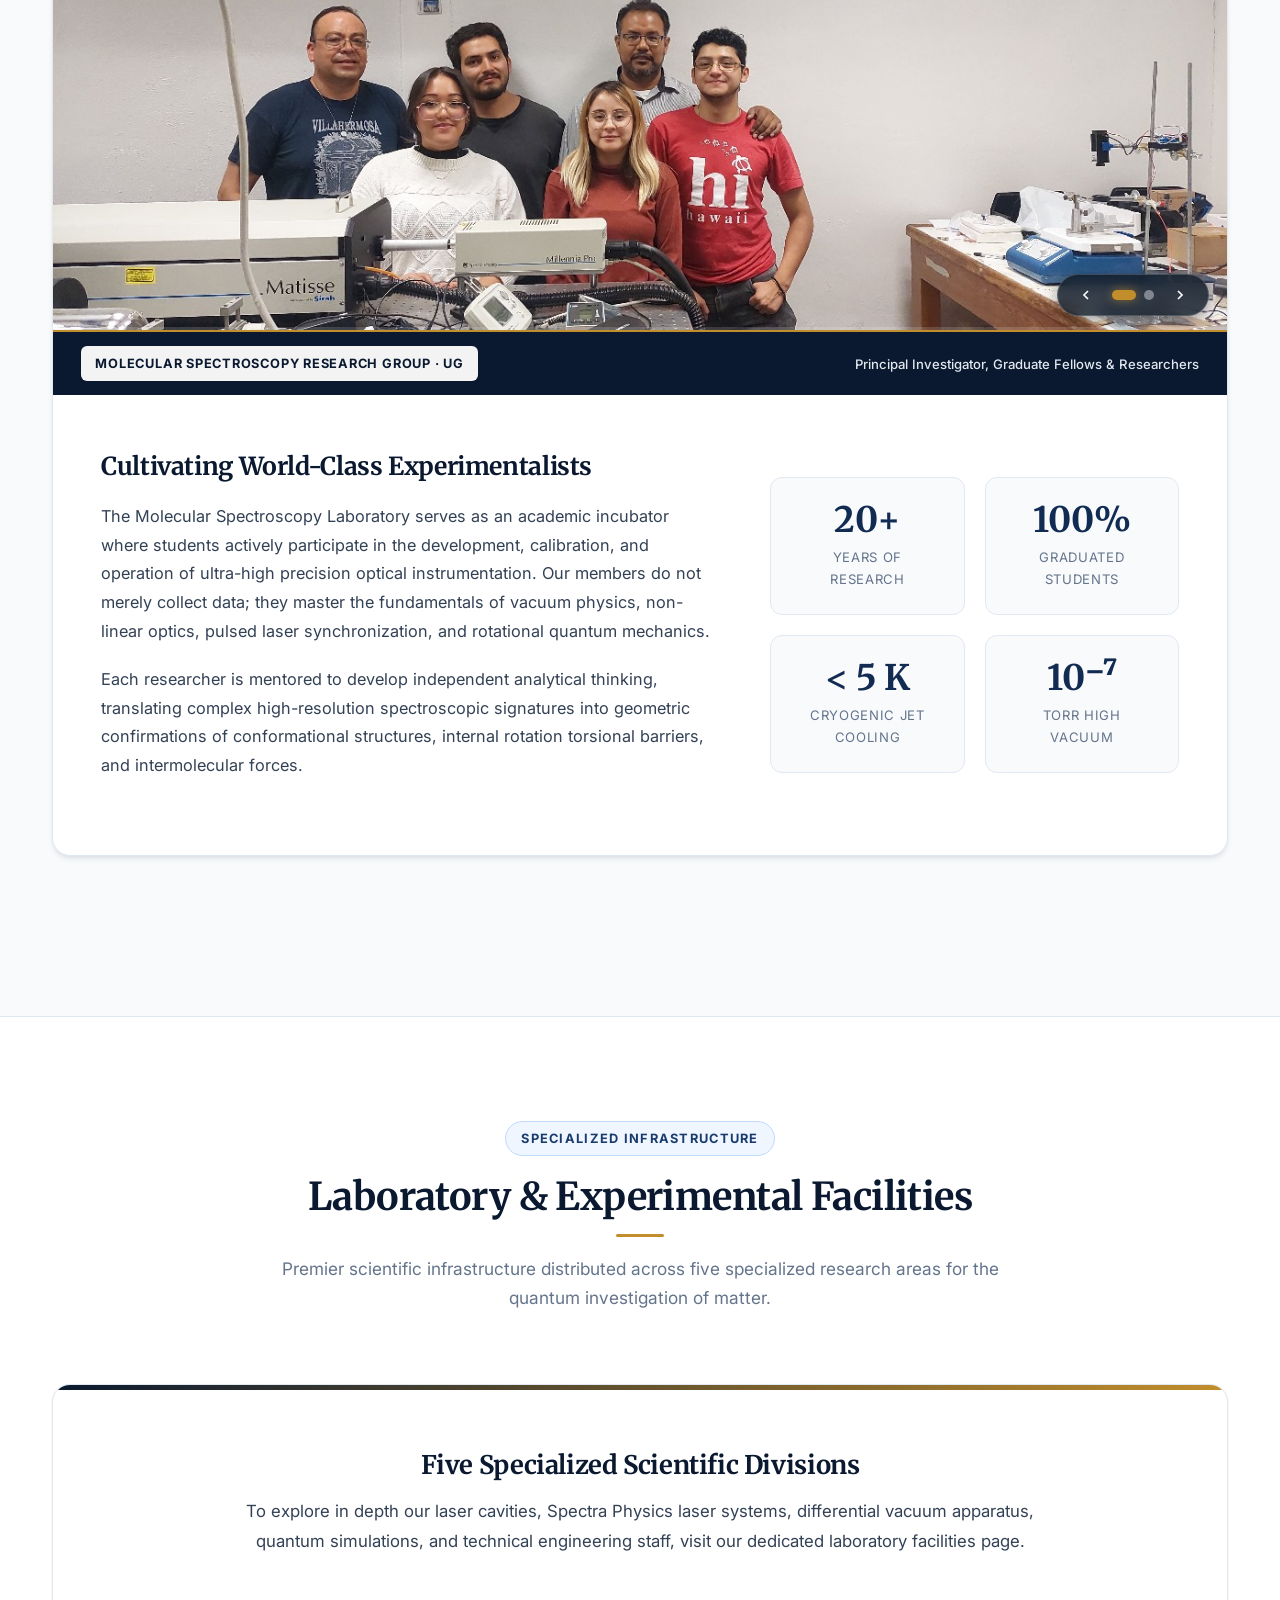
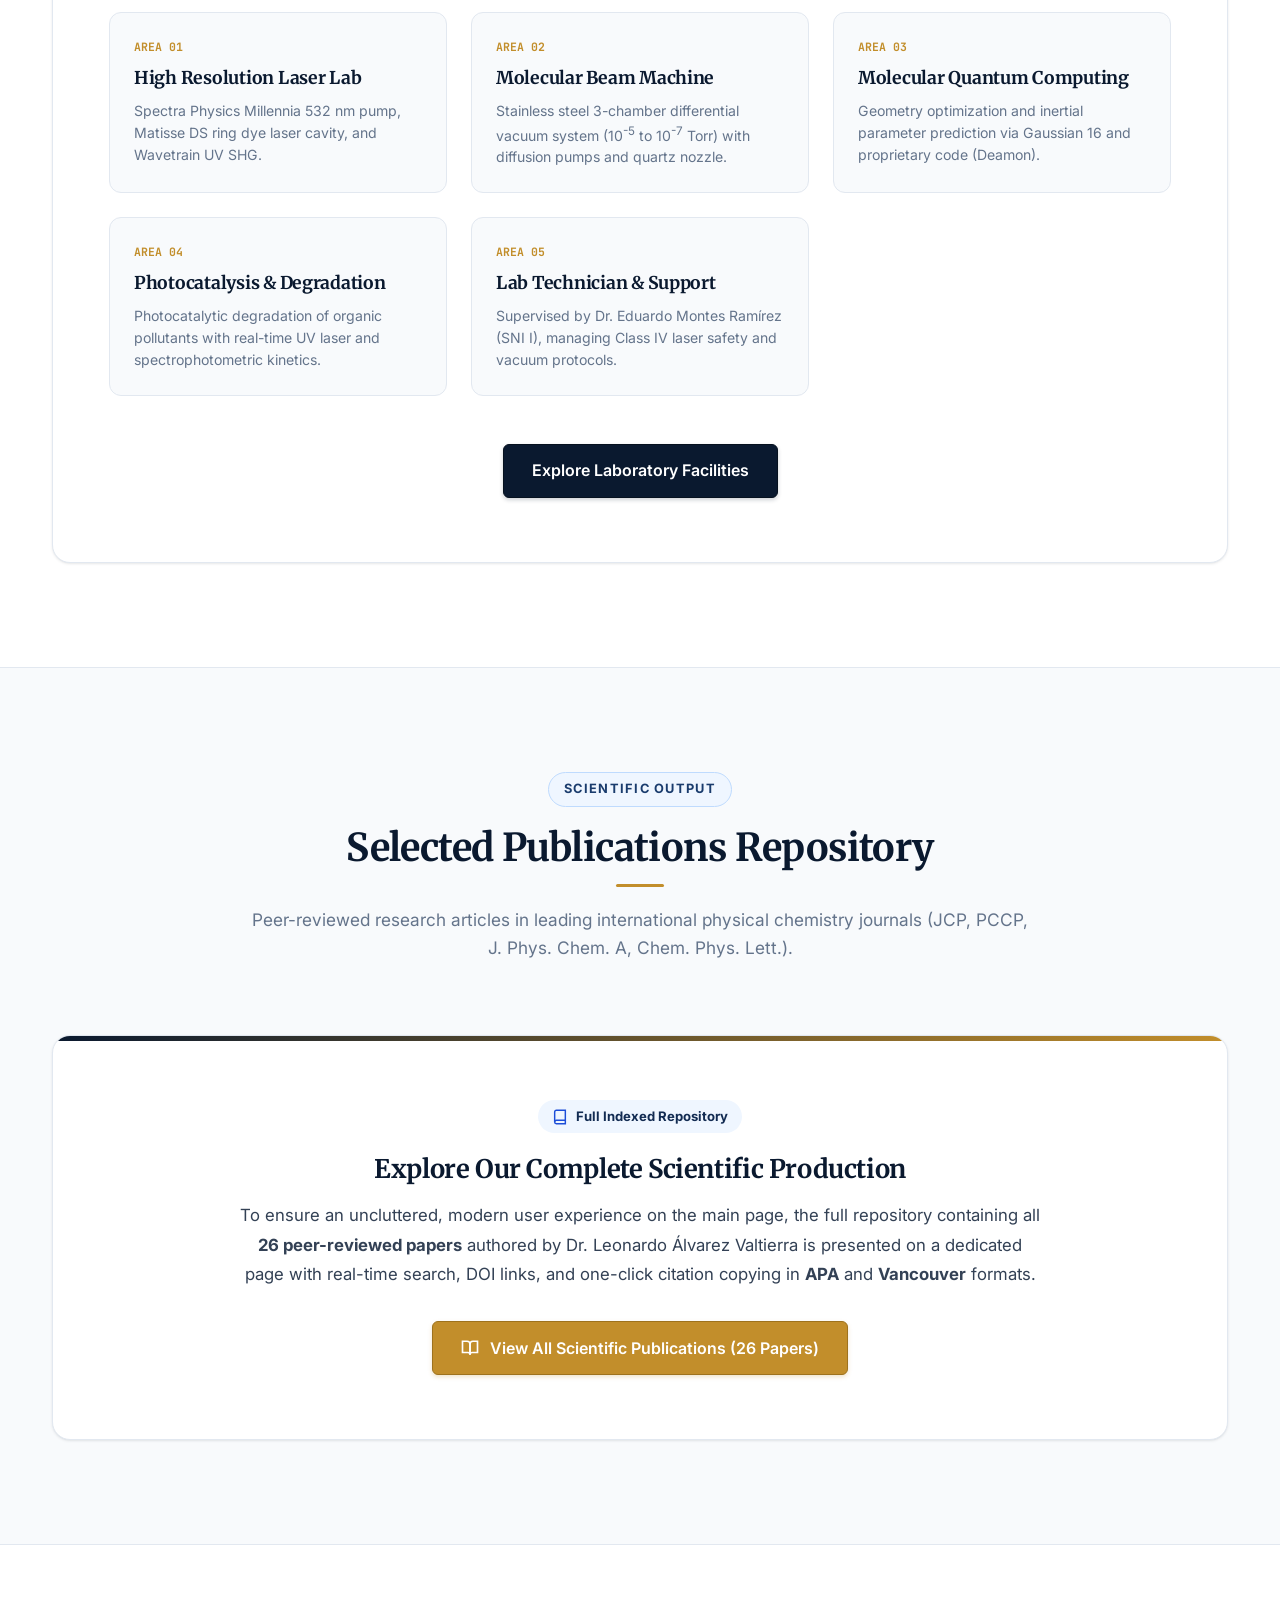
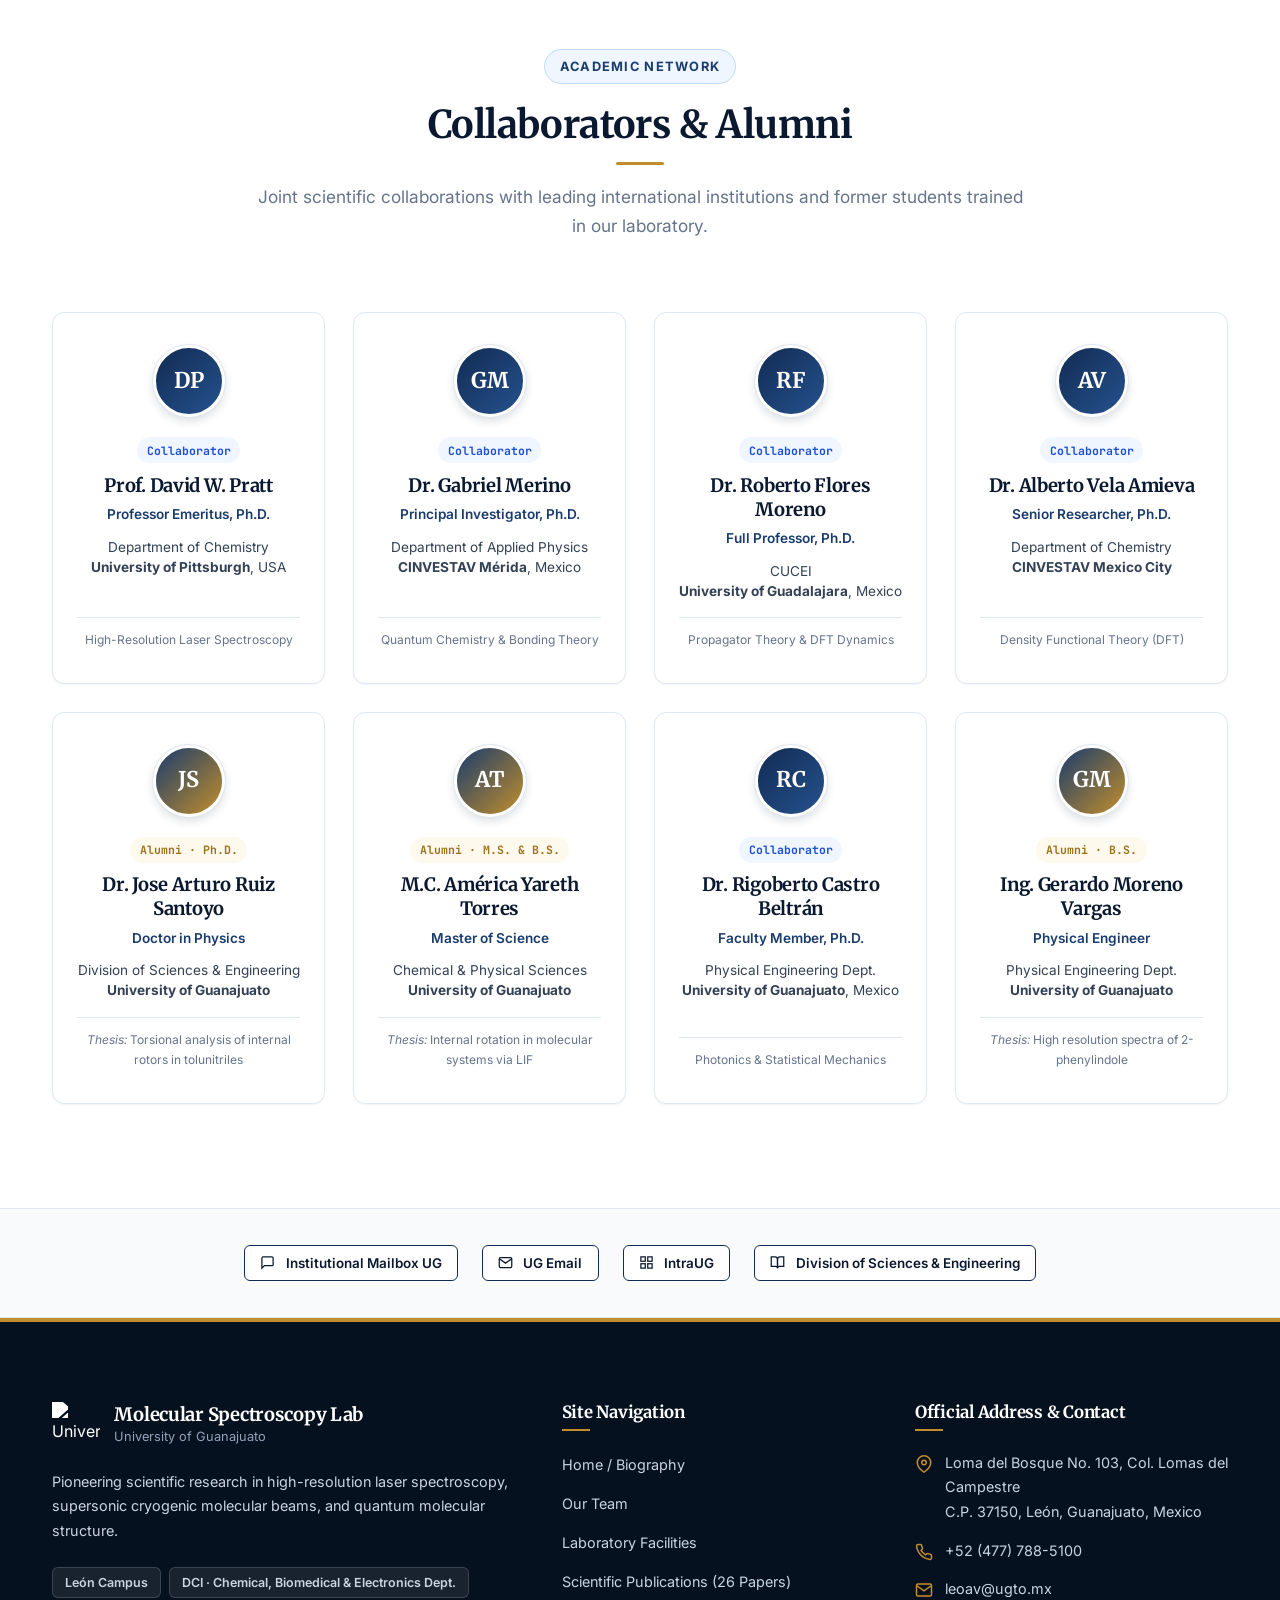
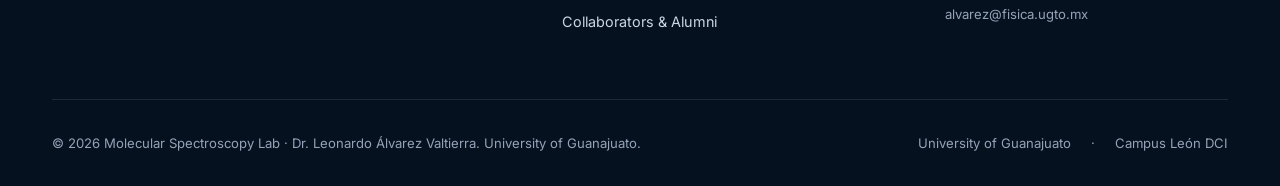
==== commit 538aa371: "Actualizar inicio con logotipo del laboratorio y anadir carrusel de equipo con cambio automatico cad" ====
--- a/en/index.html
+++ b/en/index.html
@@ -210,29 +210,31 @@
           </div>
         </div>
 
-        <!-- Right Column: Profile Photography with Smooth Rounded Corners -->
+        <!-- Right Column: Official Crest / Logo of the Molecular Spectroscopy Lab -->
         <div class="hero-media">
           <div class="photo-card-wrapper">
             <div class="photo-card-frame">
               <img 
-                src="https://dci.ugto.mx/~molspeclab/images/images/LAV-WEB/foto_2.jpg" 
-                alt="Portrait of Dr. Leonardo Álvarez Valtierra" 
-                class="hero-photo"
+                src="../images/logo-laboratorio-espectroscopia.jpg" 
+                alt="Official Crest of the Molecular Spectroscopy Laboratory - University of Guanajuato" 
+                class="hero-photo hero-logo"
                 width="422" 
-                height="393"
+                height="422"
                 loading="eager"
               >
             </div>
 
             <div class="photo-floating-card">
               <div class="floating-icon">
-                <svg viewBox="0 0 24 24" fill="none" stroke="currentColor" stroke-width="2.2" stroke-linecap="round" stroke-linejoin="round" aria-hidden="true">
-                  <polygon points="12 2 15.09 8.26 22 9.27 17 14.14 18.18 21.02 12 17.77 5.82 21.02 7 14.14 2 9.27 8.91 8.26 12 2"></polygon>
+                <svg viewBox="0 0 24 24" fill="none" stroke="currentColor" stroke-width="2" stroke-linecap="round" stroke-linejoin="round" aria-hidden="true">
+                  <circle cx="12" cy="12" r="3"></circle>
+                  <ellipse cx="12" cy="12" rx="9" ry="4" transform="rotate(30 12 12)"></ellipse>
+                  <ellipse cx="12" cy="12" rx="9" ry="4" transform="rotate(-30 12 12)"></ellipse>
                 </svg>
               </div>
               <div>
-                <div class="floating-title">Principal Investigator</div>
-                <div class="floating-text">Chemical, Biomedical &amp; Electronics Dept.</div>
+                <div class="floating-title">Molecular Spectroscopy Laboratory</div>
+                <div class="floating-text">Division of Sciences and Engineering · UG</div>
               </div>
             </div>
           </div>
@@ -258,20 +260,50 @@
 
       <div class="team-section-card">
         
-        <!-- Adaptive Photo Container: 100% visible with no overlapping text -->
-        <div class="team-banner-wrapper">
-          <img 
-            src="https://dci.ugto.mx/~molspeclab/images/images/banners/foto-grupo.jpeg" 
-            alt="Research team of the Molecular Spectroscopy Lab led by Dr. Leonardo Álvarez Valtierra" 
-            class="team-photo-img"
-            loading="lazy"
-          >
+        <!-- Adaptive Photo Container: Carousel with 6-second auto alternation -->
+        <div class="team-banner-wrapper team-carousel" id="teamCarousel" aria-label="Research team photographs" role="region">
+          <div class="team-slide active" data-index="0" data-caption="Principal Investigator, Graduate Fellows &amp; Researchers">
+            <img 
+              src="../images/foto-profesores.jpeg" 
+              onerror="this.onerror=null; this.src='https://dci.ugto.mx/~molspeclab/images/images/banners/foto-grupo.jpeg';"
+              alt="Faculty and principal investigators of the Molecular Spectroscopy Laboratory" 
+              class="team-photo-img"
+              loading="lazy"
+            >
+          </div>
+          <div class="team-slide" data-index="1" data-caption="Students and Faculty at the Ultra-High Vacuum Chamber" aria-hidden="true">
+            <img 
+              src="../images/equipo-estudiantes-profesores.jpg" 
+              alt="Students and professors of the Molecular Spectroscopy Laboratory in front of the ultra-high vacuum chamber" 
+              class="team-photo-img"
+              loading="lazy"
+            >
+          </div>
+
+          <!-- Carousel Navigation Controls -->
+          <div class="team-carousel-controls" aria-label="Carousel navigation controls">
+            <button type="button" class="team-carousel-btn" id="teamCarouselPrev" aria-label="Previous photograph">
+              <svg viewBox="0 0 24 24" fill="none" stroke="currentColor" stroke-width="2.5"><polyline points="15 18 9 12 15 6"></polyline></svg>
+            </button>
+            <div class="team-carousel-indicators" id="teamCarouselIndicators">
+              <button type="button" class="team-indicator-dot active" data-index="0" aria-label="Photograph 1: Faculty and Researchers" aria-current="true"></button>
+              <button type="button" class="team-indicator-dot" data-index="1" aria-label="Photograph 2: Students and Faculty"></button>
+            </div>
+            <button type="button" class="team-carousel-btn" id="teamCarouselNext" aria-label="Next photograph">
+              <svg viewBox="0 0 24 24" fill="none" stroke="currentColor" stroke-width="2.5"><polyline points="9 18 15 12 9 6"></polyline></svg>
+            </button>
+          </div>
+
+          <!-- 6-Second Progress Bar -->
+          <div class="team-carousel-progress" aria-hidden="true">
+            <div class="team-carousel-progress-bar" id="teamCarouselProgressBar"></div>
+          </div>
         </div>
 
         <!-- Distinct Institutional Caption Bar Physically Separated from Image -->
         <div class="team-image-caption-bar">
           <span class="team-image-badge">Molecular Spectroscopy Research Group · UG</span>
-          <span class="team-image-legend">Principal Investigator, Graduate Fellows &amp; Student Researchers</span>
+          <span class="team-image-legend" id="teamImageLegend">Principal Investigator, Graduate Fellows &amp; Researchers</span>
         </div>
 
         <div class="team-narrative-body">
--- a/css/styles.css
+++ b/css/styles.css
@@ -810,6 +810,15 @@
   display: block;
 }
 
+.hero-photo.hero-logo {
+  aspect-ratio: 1 / 1;
+  object-fit: contain;
+  padding: 16px;
+  background-color: #ffffff;
+  border-radius: calc(var(--radius-lg) - 6px);
+  filter: contrast(1.05) drop-shadow(0 4px 12px rgba(6, 17, 31, 0.08));
+}
+
 .photo-floating-card {
   position: absolute;
   bottom: -20px;
@@ -880,21 +889,19 @@
   width: 100%;
   background-color: var(--navy-950);
   overflow: hidden;
-  height: auto;
+  height: 300px;
 }
 
 @media (max-width: 767px) {
   .team-banner-wrapper {
-    height: auto;
-    max-height: 400px;
+    height: 290px;
     background-color: #06111f;
   }
 
   .team-photo-img {
     width: 100%;
-    height: auto;
-    max-height: 380px;
-    object-fit: contain;
+    height: 100%;
+    object-fit: cover;
     display: block;
   }
 
@@ -958,12 +965,174 @@
 /* CRITICAL CSS: Guaranteed face visibility for professor and all researchers */
 .team-photo-img {
   width: 100%;
+  height: 100%;
   display: block;
   transition: transform var(--transition-smooth);
 }
 
-.team-section-card:hover .team-photo-img {
+.team-section-card:hover .team-slide.active .team-photo-img {
   transform: scale(1.015);
+}
+
+/* ==========================================================================
+   CAROUSEL EQUIPO: SLIDER CON CAMBIO AUTOMÁTICO DE 6 SEGUNDOS
+   ========================================================================== */
+.team-carousel {
+  position: relative;
+  user-select: none;
+}
+
+.team-slide {
+  position: absolute;
+  top: 0;
+  left: 0;
+  width: 100%;
+  height: 100%;
+  opacity: 0;
+  visibility: hidden;
+  transition: opacity 0.8s ease-in-out, visibility 0.8s ease-in-out;
+  z-index: 1;
+}
+
+.team-slide.active {
+  opacity: 1;
+  visibility: visible;
+  z-index: 2;
+}
+
+.team-slide .team-photo-img {
+  width: 100%;
+  height: 100%;
+  object-fit: cover;
+}
+
+.team-slide[data-index="0"] .team-photo-img {
+  object-position: center 20%;
+}
+
+.team-slide[data-index="1"] .team-photo-img {
+  object-position: center 28%;
+}
+
+.team-carousel-controls {
+  position: absolute;
+  bottom: 14px;
+  right: 18px;
+  display: flex;
+  align-items: center;
+  gap: 8px;
+  z-index: 10;
+  background: rgba(6, 17, 31, 0.78);
+  backdrop-filter: blur(8px);
+  -webkit-backdrop-filter: blur(8px);
+  padding: 6px 14px;
+  border-radius: var(--radius-full);
+  border: 1px solid rgba(255, 255, 255, 0.18);
+  box-shadow: 0 4px 16px rgba(0, 0, 0, 0.4);
+}
+
+.team-carousel-btn {
+  background: transparent;
+  border: none;
+  color: #ffffff;
+  width: 28px;
+  height: 28px;
+  border-radius: 50%;
+  display: flex;
+  align-items: center;
+  justify-content: center;
+  cursor: pointer;
+  transition: background-color 0.2s, color 0.2s, transform 0.2s;
+  padding: 0;
+}
+
+.team-carousel-btn:hover {
+  background-color: var(--gold-accent);
+  color: var(--navy-950);
+  transform: scale(1.1);
+}
+
+.team-carousel-btn svg {
+  width: 16px;
+  height: 16px;
+}
+
+.team-carousel-indicators {
+  display: flex;
+  align-items: center;
+  gap: 8px;
+  padding: 0 4px;
+}
+
+.team-indicator-dot {
+  width: 10px;
+  height: 10px;
+  border-radius: 50%;
+  background: rgba(255, 255, 255, 0.4);
+  border: none;
+  padding: 0;
+  cursor: pointer;
+  transition: all 0.3s cubic-bezier(0.4, 0, 0.2, 1);
+}
+
+.team-indicator-dot:hover {
+  background: rgba(255, 255, 255, 0.85);
+}
+
+.team-indicator-dot.active {
+  width: 24px;
+  border-radius: 12px;
+  background: var(--gold-accent);
+  box-shadow: 0 0 10px rgba(194, 142, 43, 0.6);
+}
+
+.team-carousel-progress {
+  position: absolute;
+  bottom: 0;
+  left: 0;
+  width: 100%;
+  height: 3px;
+  background: rgba(255, 255, 255, 0.15);
+  z-index: 10;
+}
+
+.team-carousel-progress-bar {
+  height: 100%;
+  width: 0%;
+  background: linear-gradient(90deg, var(--gold-light), var(--gold-accent));
+}
+
+@keyframes teamProgressAnimation {
+  0% {
+    width: 0%;
+  }
+  100% {
+    width: 100%;
+  }
+}
+
+@media (max-width: 480px) {
+  .team-carousel-controls {
+    bottom: 8px;
+    right: 8px;
+    padding: 4px 8px;
+    gap: 6px;
+  }
+  .team-carousel-btn {
+    width: 24px;
+    height: 24px;
+  }
+  .team-carousel-btn svg {
+    width: 14px;
+    height: 14px;
+  }
+  .team-indicator-dot {
+    width: 8px;
+    height: 8px;
+  }
+  .team-indicator-dot.active {
+    width: 18px;
+  }
 }
 
 .team-image-caption-bar {
